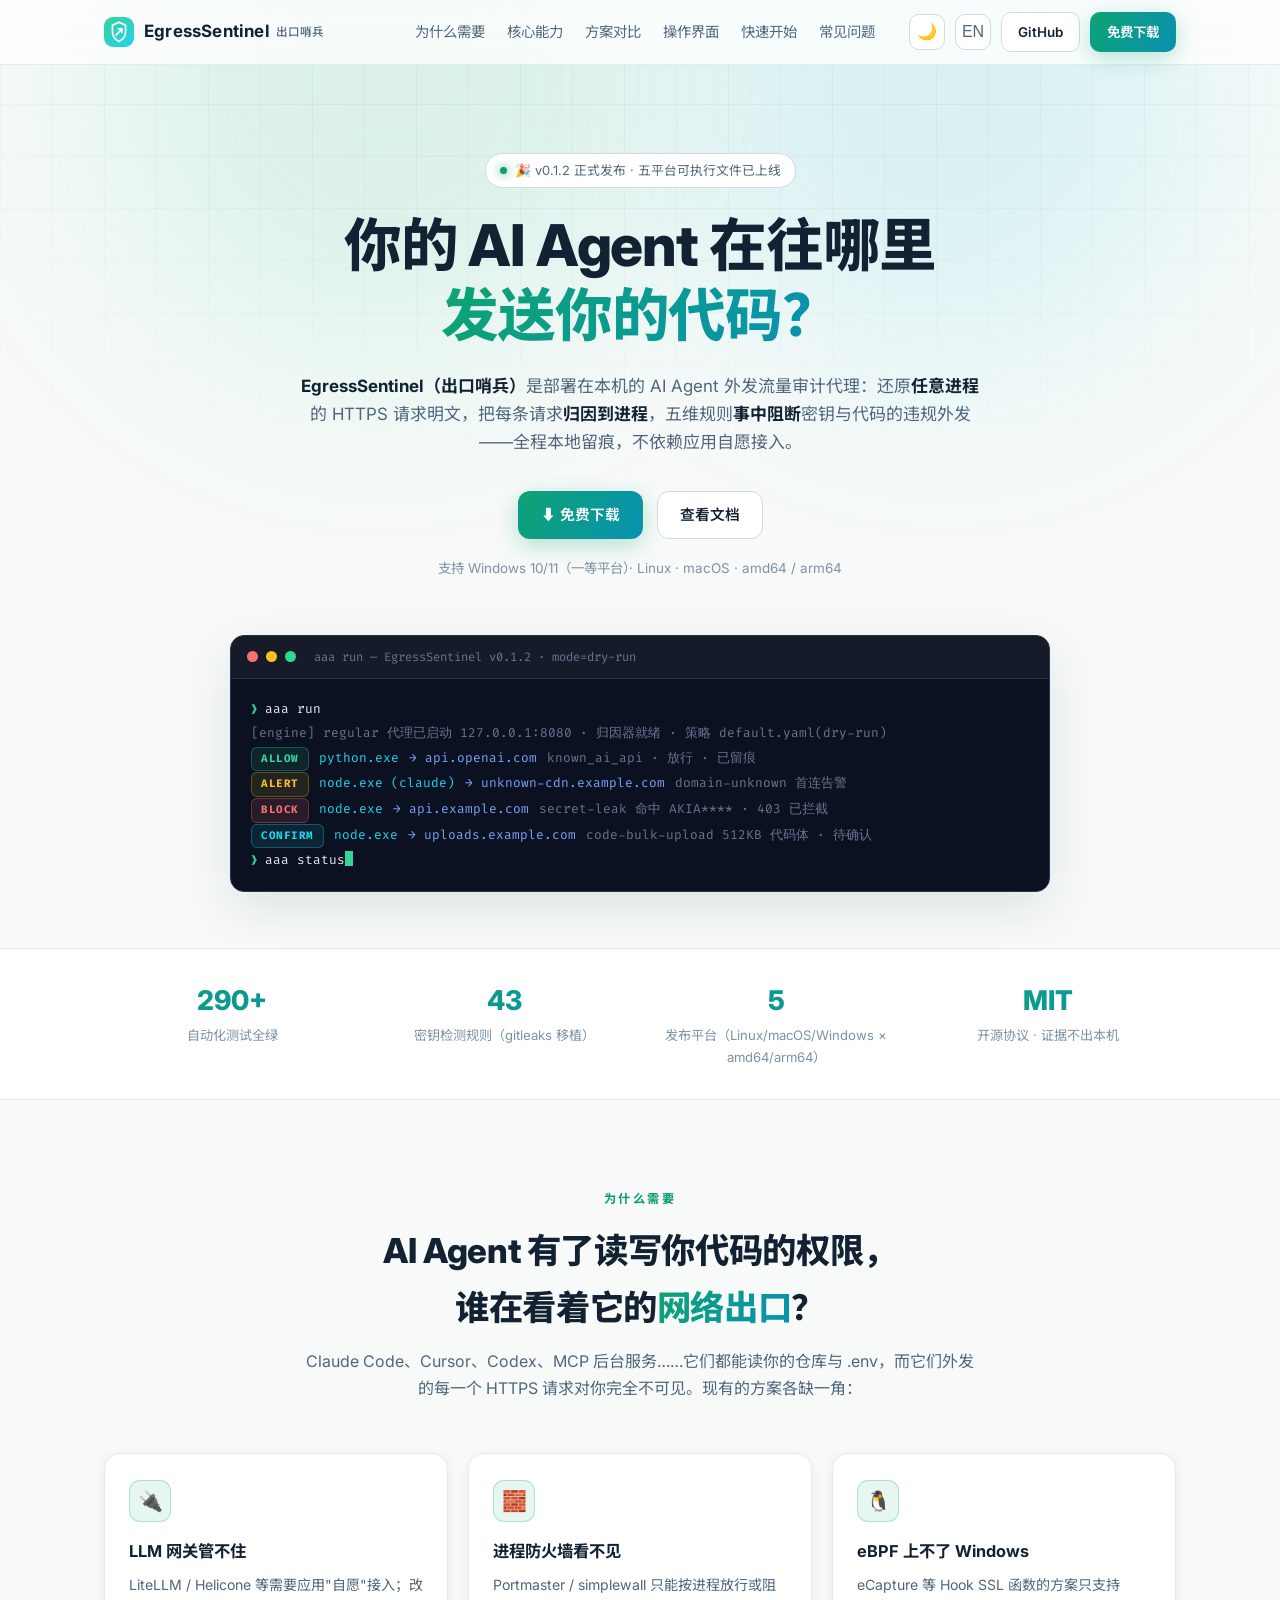
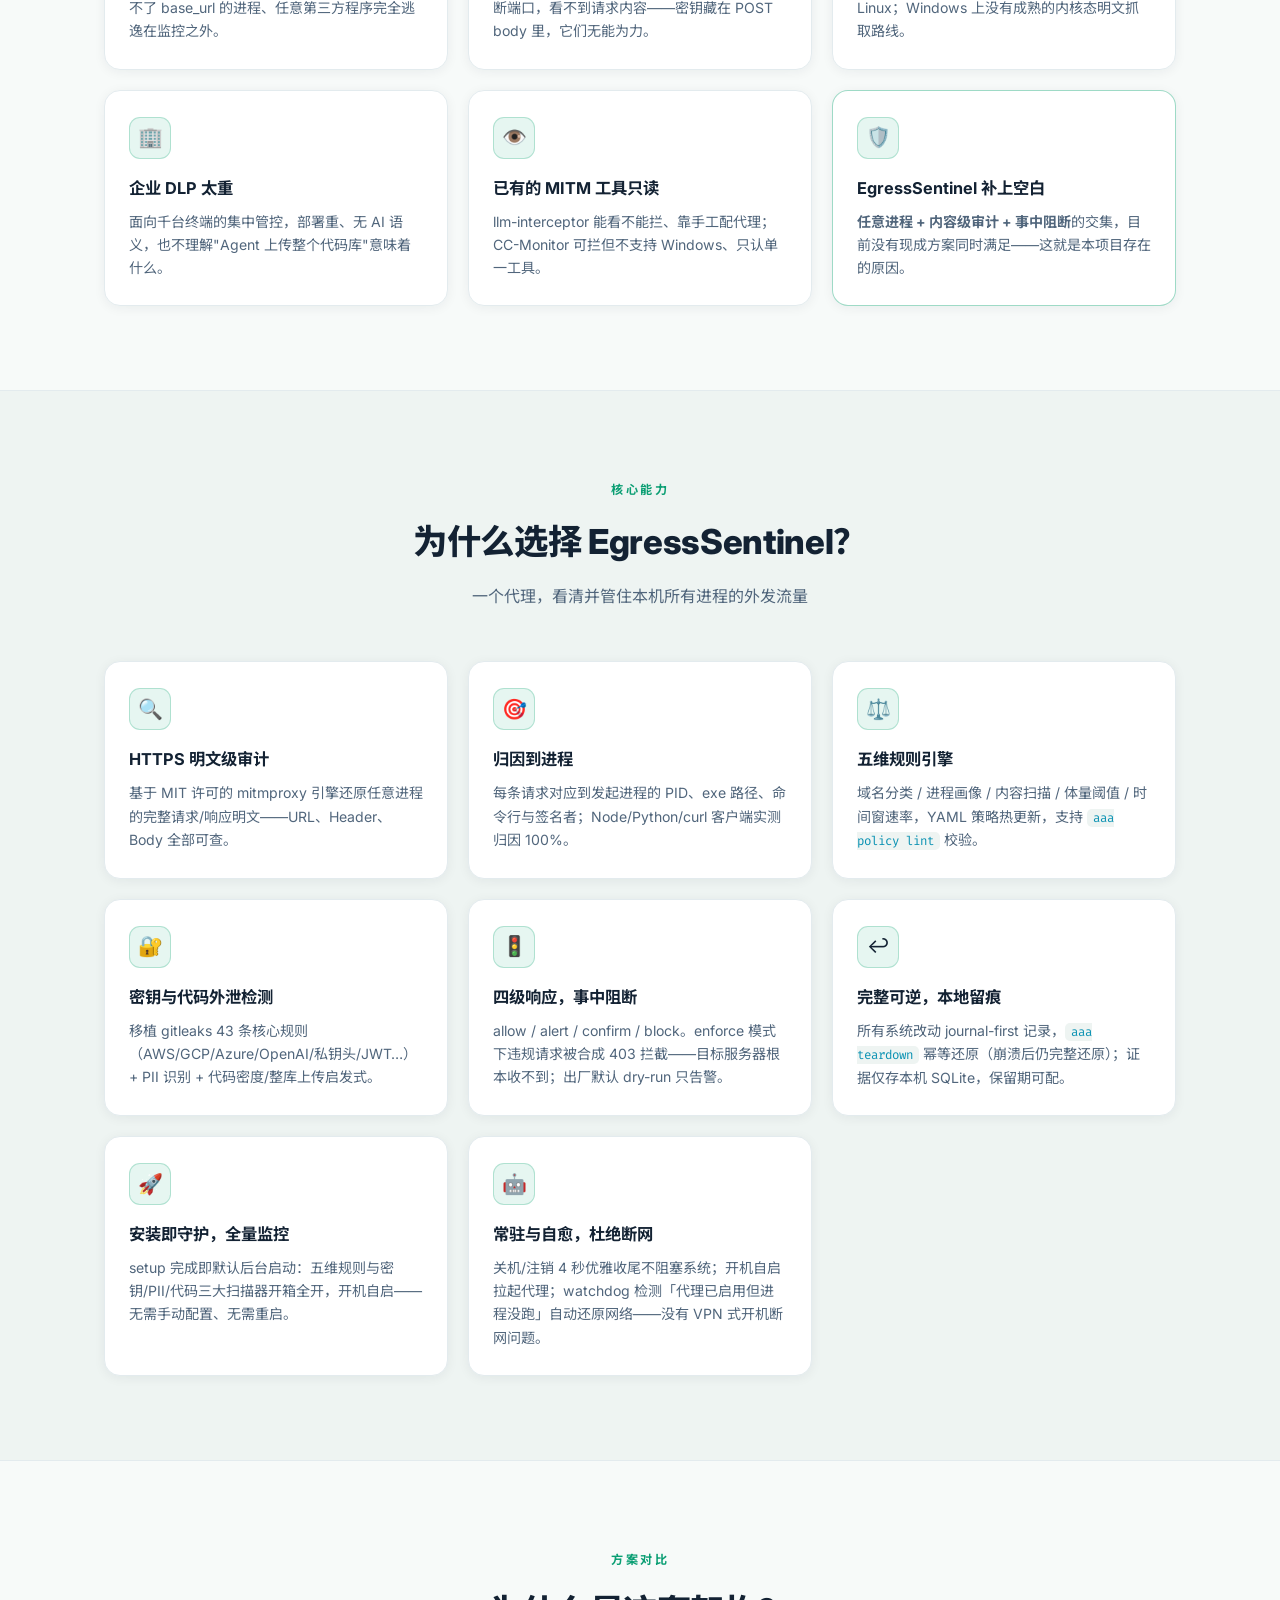
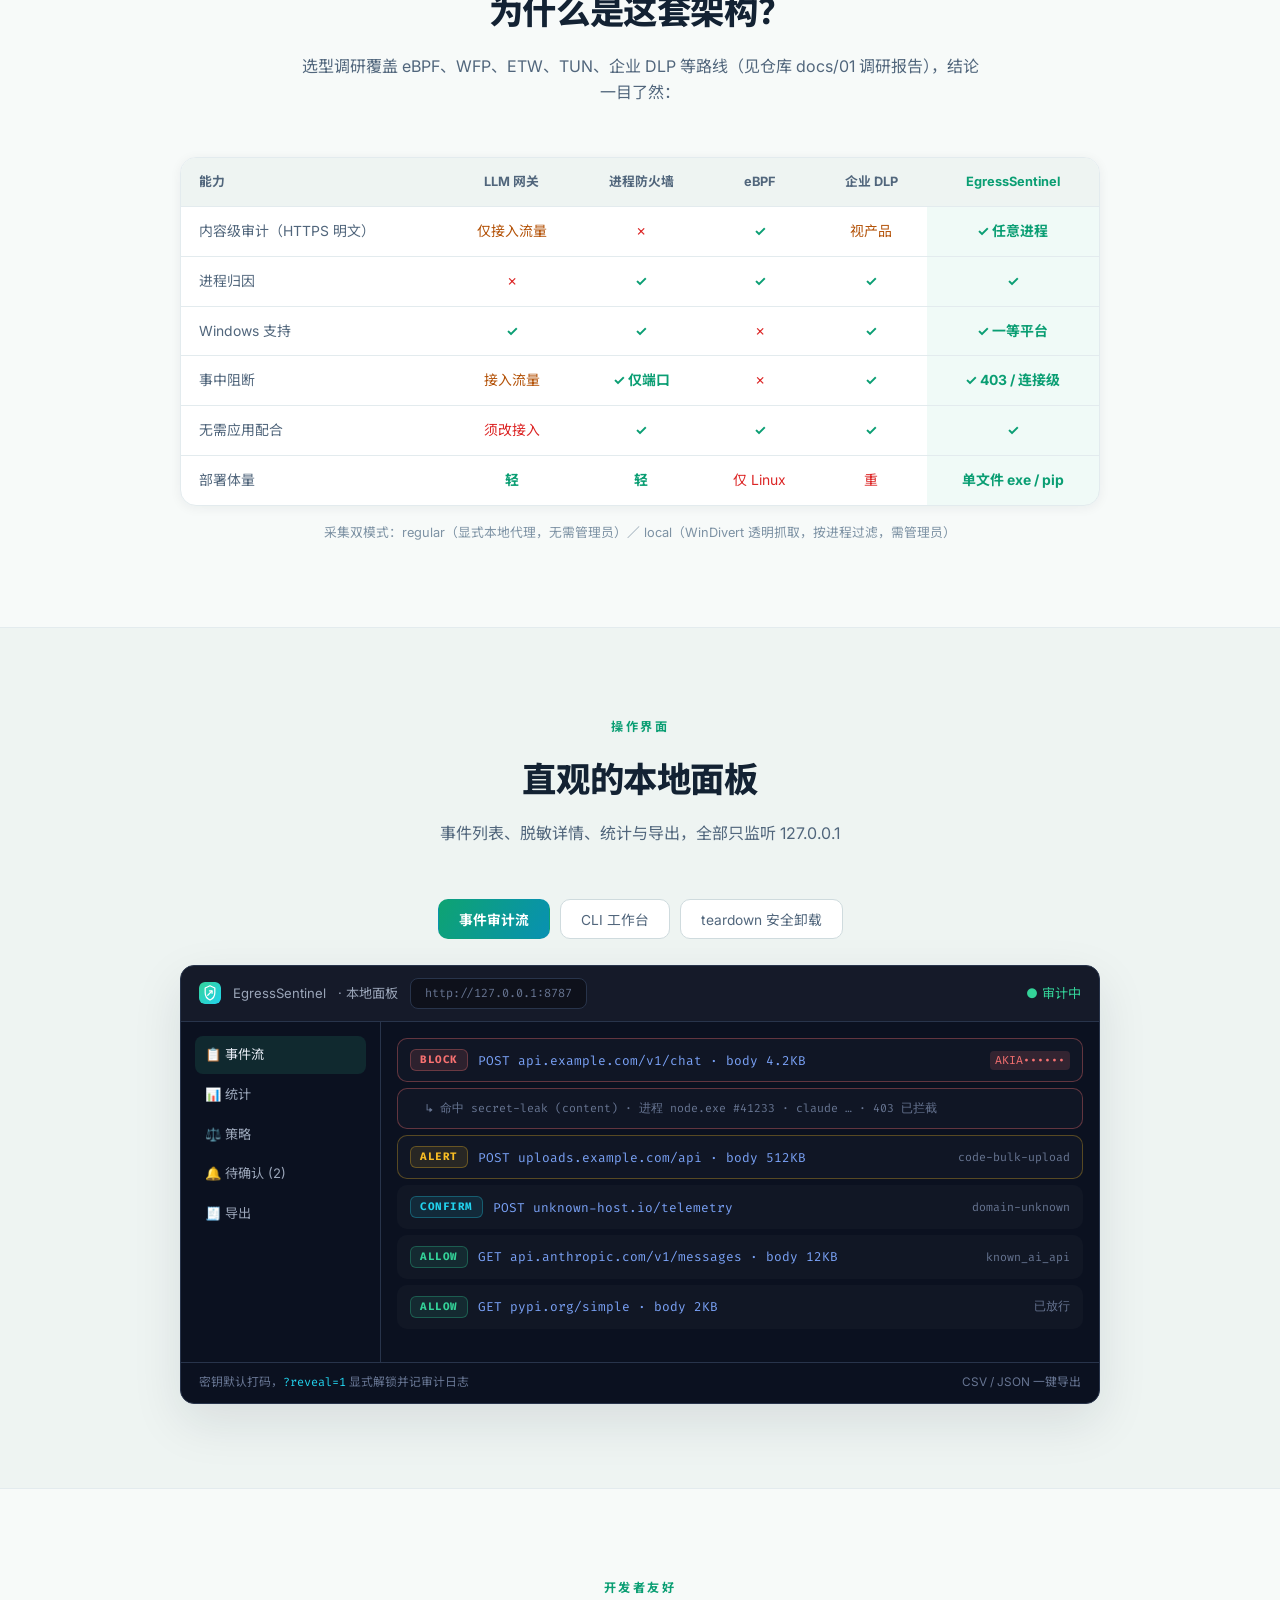
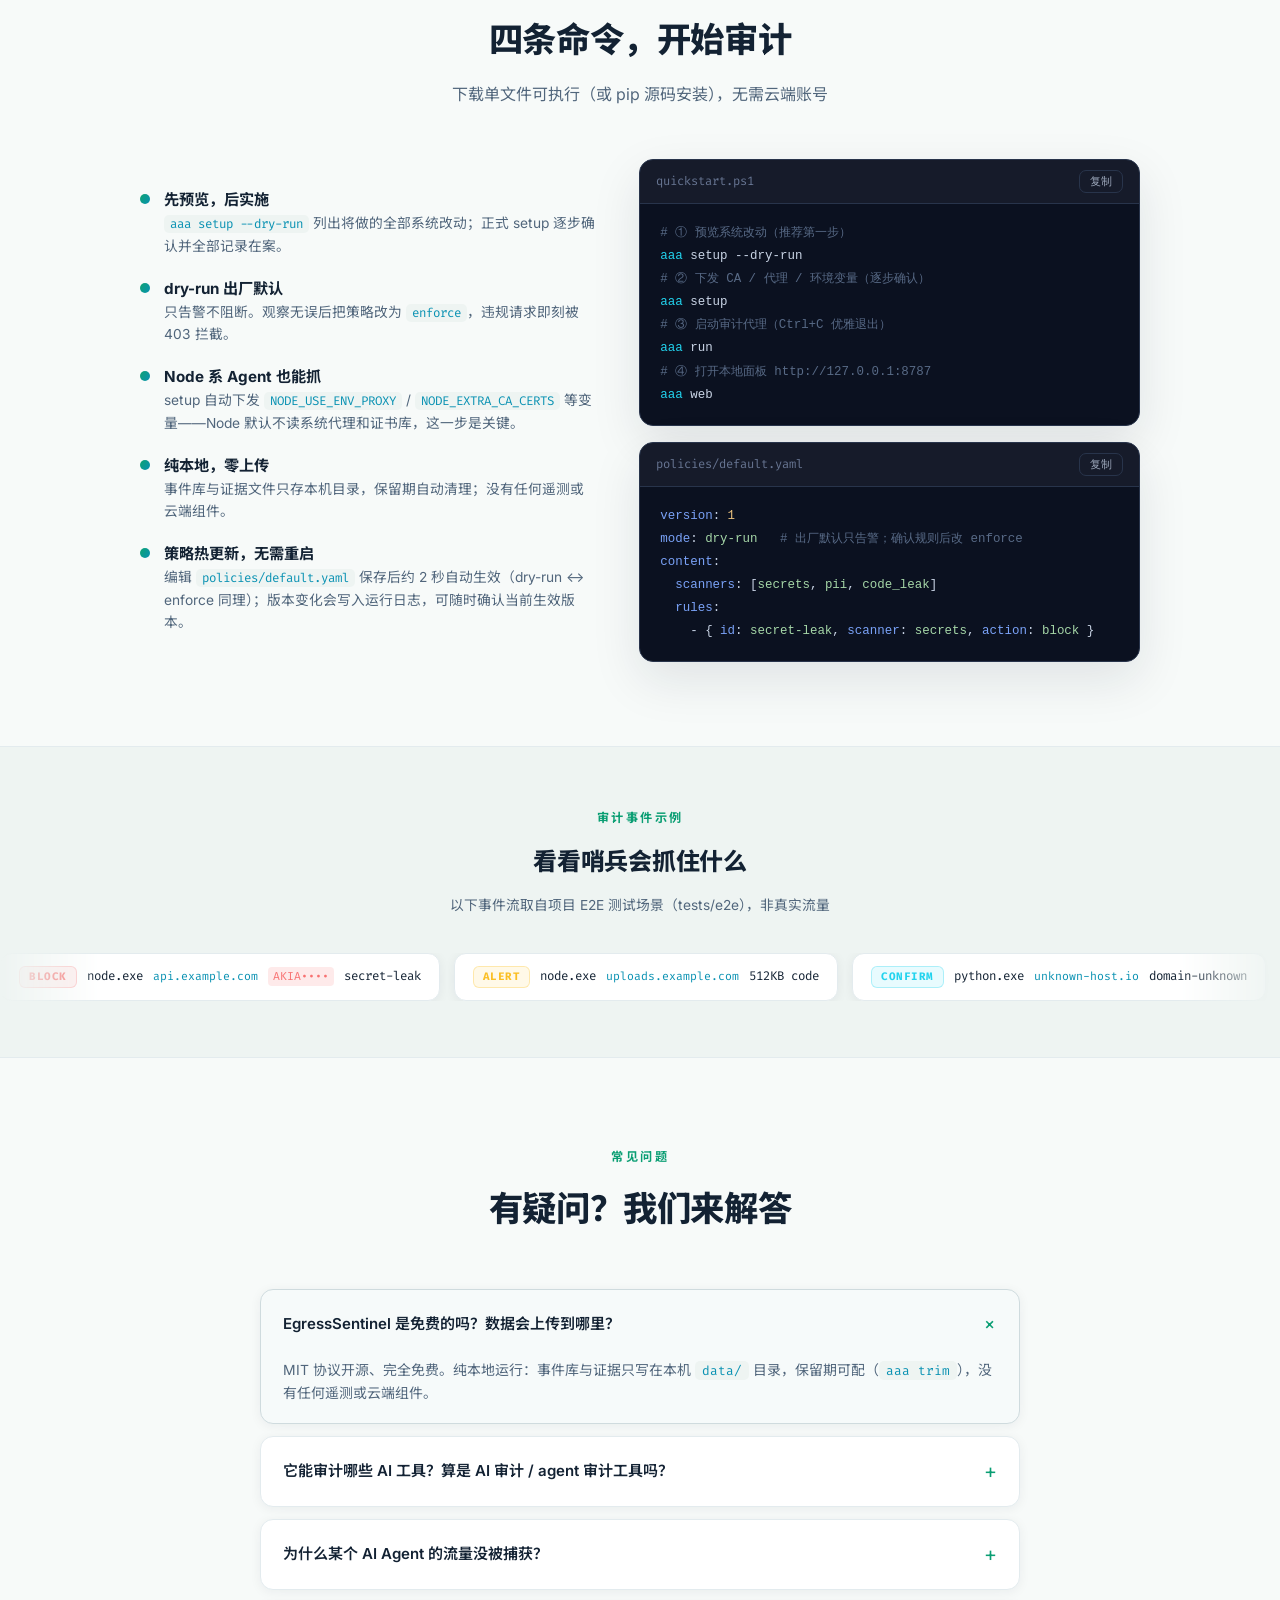
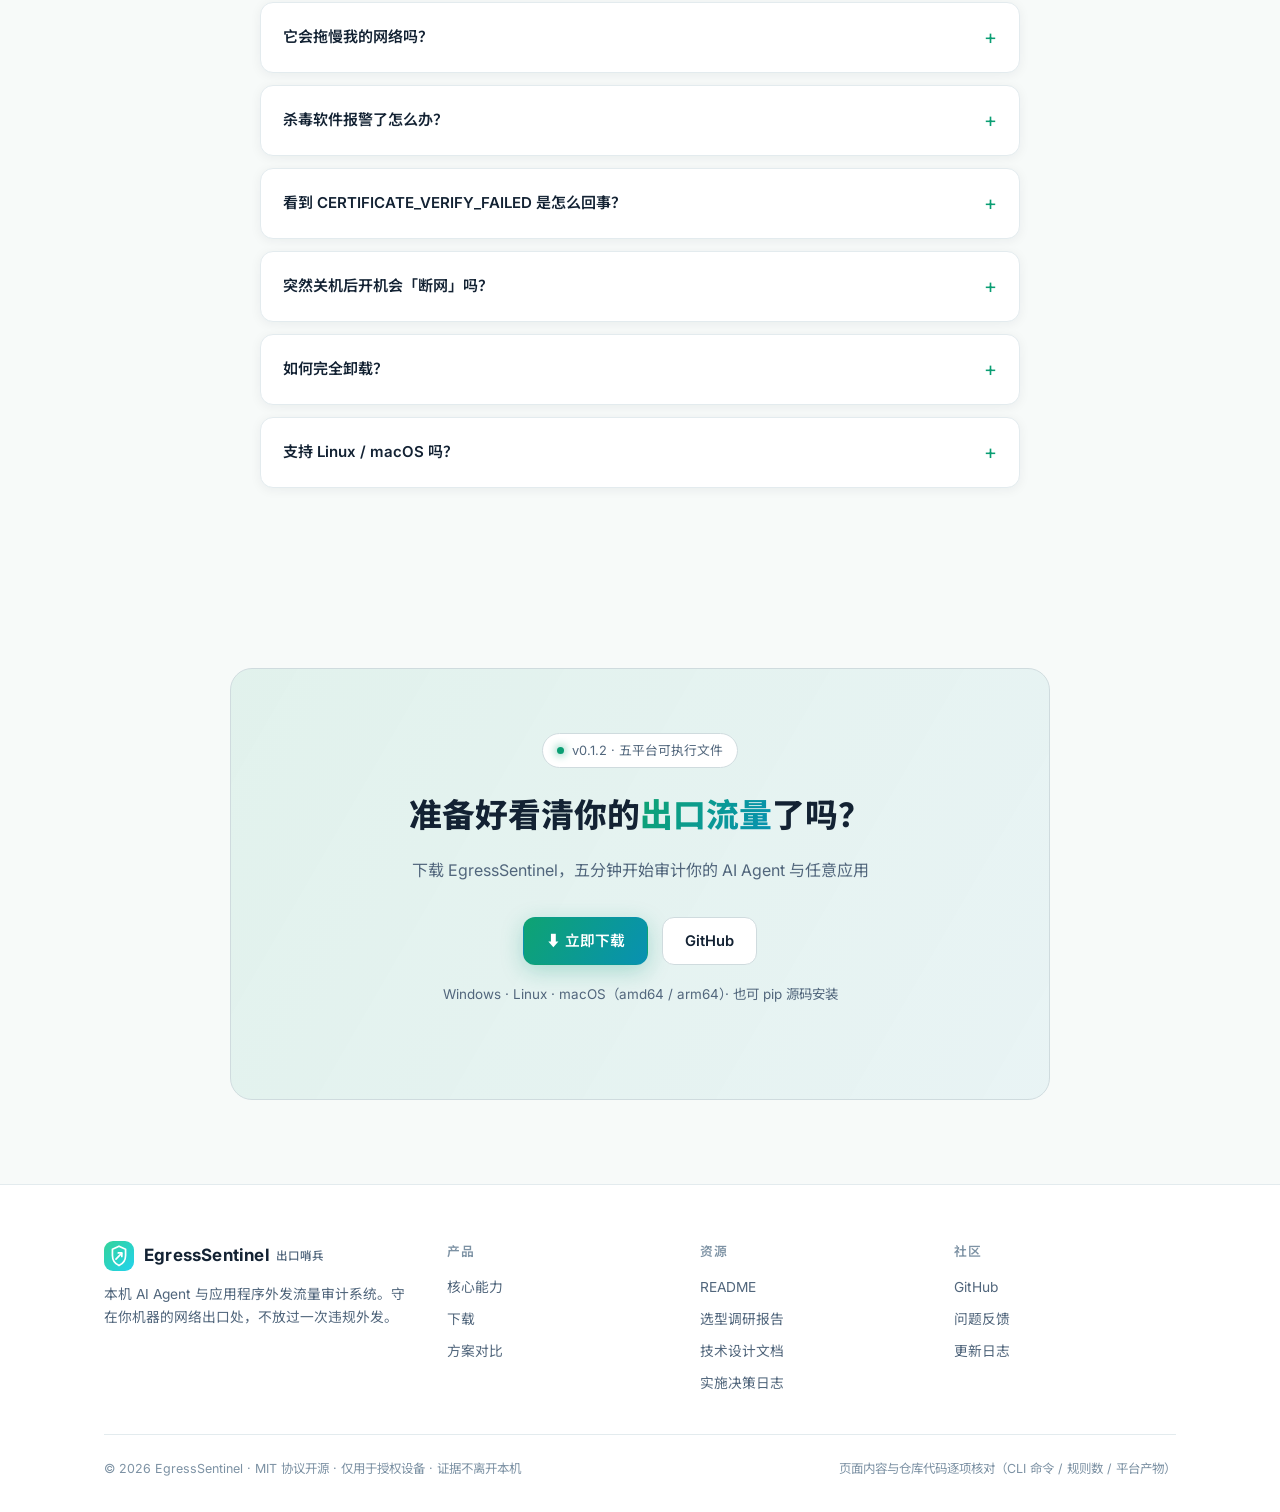
==== website/index.html @ b085f642 "site: bump stats to 290+ tests" ====
<!DOCTYPE html>
<html lang="zh-CN" data-theme="light">
<head>
<meta charset="UTF-8">
<meta name="viewport" content="width=device-width, initial-scale=1.0">
<meta name="theme-color" content="#f7faf9" id="metaThemeColor">
<meta name="robots" content="index,follow">
<meta name="author" content="1wu-davy-2">

<!-- ===== SEO 词条：让搜索引擎/浏览器能搜到 ===== -->
<title>EgressSentinel 出口哨兵 · AI Agent 出口流量审计与阻断工具 | AI Agent Egress Traffic Audit</title>
<meta name="description" content="EgressSentinel（出口哨兵）是开源（MIT）的 AI 审计 / agent 审计工具：部署在本机的出口流量审计代理，还原任意进程 HTTPS 明文、归因到进程、五维规则事中阻断密钥与代码违规外发，防数据泄露。支持 Windows / Linux / macOS。An open-source AI agent audit proxy that inspects and blocks what AI agents send out.">
<meta name="keywords" content="EgressSentinel,出口哨兵,AI审计,agent审计,AI 审计工具,AI Agent 审计,AI Agent 监控,AI Agent 流量审计,AI 编程工具监控,出口流量审计,外发流量监控,网络审计,流量监控,HTTPS 审计,抓包审计,代码外泄检测,代码泄露防护,代码防泄密,数据防泄密,数据防泄露,密钥泄露检测,密钥外发阻断,API key 泄露检测,.env 泄露,敏感信息检测,MITM 审计代理,mitmproxy,Claude Code 监控,Claude Code 安全,Cursor 流量审计,Codex 审计,Copilot 监控,Cline 审计,MCP 审计,MCP 安全,Windows 网络审计,开源 DLP,AI 安全,AI 治理,ai audit,agent audit,ai agent audit,ai agent monitor,egress traffic audit,code exfiltration detection,code leak prevention,secret leak detection,data loss prevention,LLM security,MITM audit proxy,open source DLP">
<link rel="canonical" href="https://1wu-davy-2.github.io/EgressSentinel/">

<!-- Open Graph / Twitter -->
<meta property="og:type" content="website">
<meta property="og:site_name" content="EgressSentinel 出口哨兵">
<meta property="og:title" content="EgressSentinel 出口哨兵 · 你的 AI Agent 在往哪里发送你的代码？">
<meta property="og:description" content="AI 审计 / agent 审计工具：本机部署的出口流量审计代理，HTTPS 明文级审计 · 进程归因 · 五维规则 · 事中阻断密钥与代码违规外发。开源 MIT。">
<meta property="og:url" content="https://1wu-davy-2.github.io/EgressSentinel/">
<meta property="og:image" content="https://1wu-davy-2.github.io/EgressSentinel/icon-512.png">
<meta property="og:locale" content="zh_CN">
<meta property="og:locale:alternate" content="en_US">
<meta name="twitter:card" content="summary">
<meta name="twitter:title" content="EgressSentinel 出口哨兵 · AI Agent 出口流量审计">
<meta name="twitter:description" content="看清并阻断 AI Agent 的违规外发：明文审计、进程归因、密钥/代码外泄检测。">
<meta name="twitter:image" content="https://1wu-davy-2.github.io/EgressSentinel/icon-512.png">

<!-- 结构化数据：软件应用词条 -->
<script type="application/ld+json">
{
  "@context": "https://schema.org",
  "@type": "SoftwareApplication",
  "name": "EgressSentinel",
  "alternateName": ["出口哨兵", "EgressSentinel 出口哨兵", "AI审计工具", "Agent审计工具", "AI Agent 出口流量审计工具"],
  "description": "AI 审计 / agent 审计工具：MITM 还原任意进程 HTTPS 明文、归因到进程、五维规则事中阻断密钥与代码违规外发。开源 MIT。",
  "keywords": "AI审计, agent审计, AI Agent 审计, AI Agent 流量监控, 代码外泄检测, 代码防泄密, 密钥泄露检测, 数据防泄密, MITM 审计, 开源 DLP, MCP 审计, ai agent audit, egress audit, code exfiltration",
  "applicationCategory": "SecurityApplication",
  "operatingSystem": "Windows, Linux, macOS",
  "programmingLanguage": "Python",
  "license": "https://opensource.org/licenses/MIT",
  "offers": {"@type": "Offer", "price": "0", "priceCurrency": "USD"},
  "inLanguage": ["zh-CN", "en"],
  "author": {"@type": "Person", "name": "1wu-davy-2"},
  "url": "https://1wu-davy-2.github.io/EgressSentinel/",
  "downloadUrl": "https://github.com/1wu-davy-2/EgressSentinel/releases"
}
</script>

<!-- 结构化数据：FAQ 富卡片（与页面可见 FAQ 一致） -->
<script type="application/ld+json">
{
  "@context": "https://schema.org",
  "@type": "FAQPage",
  "mainEntity": [
    {"@type": "Question", "name": "EgressSentinel 是免费的吗？数据会上传到哪里？", "acceptedAnswer": {"@type": "Answer", "text": "MIT 协议开源、完全免费。纯本地运行：事件库与证据只写在本机 data/ 目录，保留期可配，没有任何遥测或云端组件。"}},
    {"@type": "Question", "name": "它能审计哪些 AI 工具？算是 AI 审计 / agent 审计工具吗？", "acceptedAnswer": {"@type": "Answer", "text": "是的，EgressSentinel 是面向本机的 AI 审计 / agent 审计工具：Claude Code、Cursor、Codex、GitHub Copilot、Cline、Windsurf 等编程 Agent、MCP 服务乃至任意联网程序都可审计，不挑工具、无需接入 SDK。"}},
    {"@type": "Question", "name": "为什么某个 AI Agent 的流量没被捕获？", "acceptedAnswer": {"@type": "Answer", "text": "Node.js 系工具默认不读系统代理和 Windows 证书库。执行 aaa setup env（注入 NODE_USE_ENV_PROXY / NODE_EXTRA_CA_CERTS 等）并重启该 Agent 进程即可；Python 系对应 REQUESTS_CA_BUNDLE。"}},
    {"@type": "Question", "name": "它会拖慢我的网络吗？", "acceptedAnswer": {"@type": "Answer", "text": "regular 模式是本地回环代理，无云端往返；内容扫描默认只处理每个请求的前 256KB；非审计目标域名跳过 body 扫描。"}},
    {"@type": "Question", "name": "杀毒软件报警了怎么办？", "acceptedAnswer": {"@type": "Answer", "text": "本地代理 + 安装根证书对应 MITRE ATT&CK T1553.004，属预期行为。regular 模式不加载任何驱动；本工具不隐藏自身行为，并提供完整卸载。"}},
    {"@type": "Question", "name": "突然关机后开机会断网吗？", "acceptedAnswer": {"@type": "Answer", "text": "不会。关机/注销时代理 4 秒内优雅收尾；开机计划任务自动拉起代理；若自启失败，登录 30 秒后 watchdog 自动还原代理设置与相关环境变量，网络立刻恢复。"}},
    {"@type": "Question", "name": "如何完全卸载？", "acceptedAnswer": {"@type": "Answer", "text": "一条命令 aaa teardown：按改动日志逆序幂等还原——删除 CA（按序列号精确匹配）、还原系统代理设置、清理全部环境变量；崩溃后重启执行仍完整还原。"}},
    {"@type": "Question", "name": "支持 Linux / macOS 吗？", "acceptedAnswer": {"@type": "Answer", "text": "v0.1.0 已发布五平台单文件可执行（Linux amd64/arm64、macOS amd64/arm64、Windows amd64）。Windows 是一等平台；Linux/macOS 的进程归因依赖特权会话。"}}
  ]
}
</script>

<!-- ===== 图标 ===== -->
<link rel="icon" type="image/svg+xml" href="icon.svg">
<link rel="icon" type="image/png" sizes="192x192" href="icon-192.png">
<link rel="apple-touch-icon" sizes="180x180" href="icon-180.png">
<link rel="manifest" href="manifest.webmanifest">

<link rel="preconnect" href="https://fonts.googleapis.com">
<link rel="preconnect" href="https://fonts.gstatic.com" crossorigin>
<link href="https://fonts.googleapis.com/css2?family=Inter:wght@300;400;500;600;700;800&family=Fira+Code:wght@400;500&family=Noto+Sans+SC:wght@400;500;700&display=swap" rel="stylesheet">
<style>
/* ============ 主题令牌：默认浅色，[data-theme=dark] 覆盖为深色 ============ */
:root{
  --bg:#f7faf9; --bg2:#ffffff; --bg3:#eef4f2;
  --card:#ffffff; --card2:#f6fafa;
  --border:#e3ebee; --border2:#cfdbde;
  --text:#132233; --muted:#51667c; --dim:#7d92a4;
  --em:#0a9e73; --cy:#0891b2; --am:#b45309; --rd:#dc2626;
  --grad:linear-gradient(120deg,#0ea372,#0891b2);
  --grad-soft:linear-gradient(120deg,rgba(14,163,114,.09),rgba(8,145,178,.06));
  --shadow:0 2px 12px rgba(19,34,51,.06);
  --shadow-lg:0 18px 50px rgba(19,34,51,.10);
  --nav-bg:rgba(255,255,255,.78);
  --grid-line:rgba(19,34,51,.045);
  --blob-op:.12;
  /* 终端/代码/面板：两种主题下都保持深色表面（惯例，且对比强） */
  --tbg:#0b1120; --tborder:#28344b; --ttext:#c9d4e5; --tdim:#677592;
  --r:16px; --maxw:1120px;
  font-size:16px;
}
html[data-theme="dark"]{
  --bg:#0a0f1c; --bg2:#101828; --bg3:#0d1526;
  --card:rgba(255,255,255,.032); --card2:rgba(255,255,255,.055);
  --border:rgba(255,255,255,.09); --border2:rgba(255,255,255,.16);
  --text:#e8edf6; --muted:#9aa5b8; --dim:#6b7689;
  --em:#34d399; --cy:#22d3ee; --am:#fbbf24; --rd:#f87171;
  --grad:linear-gradient(120deg,#34d399,#22d3ee);
  --grad-soft:linear-gradient(120deg,rgba(52,211,153,.09),rgba(34,211,238,.05));
  --shadow:0 2px 14px rgba(0,0,0,.35);
  --shadow-lg:0 24px 60px rgba(0,0,0,.5);
  --nav-bg:rgba(10,15,28,.72);
  --grid-line:rgba(255,255,255,.03);
  --blob-op:.16;
}
*{margin:0;padding:0;box-sizing:border-box}
html{scroll-behavior:smooth}
body{
  font-family:"Inter","Noto Sans SC",-apple-system,BlinkMacSystemFont,"Segoe UI",sans-serif;
  background:var(--bg); color:var(--text); line-height:1.65;
  -webkit-font-smoothing:antialiased; overflow-x:hidden;
  transition:background .25s,color .25s;
}
code,kbd,.mono{font-family:"Fira Code",ui-monospace,Consolas,monospace}
a{color:inherit;text-decoration:none}
.wrap{max-width:var(--maxw);margin:0 auto;padding:0 24px}
.grad-text{background:var(--grad);-webkit-background-clip:text;background-clip:text;color:transparent}

/* ===== 背景光斑 & 网格 ===== */
.bg-fx{position:fixed;inset:0;z-index:-1;pointer-events:none;overflow:hidden}
.bg-fx::before{content:"";position:absolute;inset:0;
  background-image:linear-gradient(var(--grid-line) 1px,transparent 1px),
    linear-gradient(90deg,var(--grid-line) 1px,transparent 1px);
  background-size:52px 52px;
  mask-image:radial-gradient(ellipse 90% 55% at 50% 0%,#000 35%,transparent 100%);
  -webkit-mask-image:radial-gradient(ellipse 90% 55% at 50% 0%,#000 35%,transparent 100%);}
.blob{position:absolute;border-radius:50%;filter:blur(110px);opacity:var(--blob-op)}
.blob.b1{width:560px;height:560px;background:#10b981;top:-200px;left:8%}
.blob.b2{width:520px;height:520px;background:#06b6d4;top:-160px;right:6%}

/* ===== 导航 ===== */
nav{position:sticky;top:0;z-index:50;backdrop-filter:blur(14px);
  background:var(--nav-bg);border-bottom:1px solid var(--border)}
.nav-inner{max-width:var(--maxw);margin:0 auto;padding:0 24px;height:64px;
  display:flex;align-items:center;gap:28px}
.brand{display:flex;align-items:center;gap:10px;font-weight:700;font-size:1.06rem;letter-spacing:.2px}
.logo{width:30px;height:30px;border-radius:9px;flex:none}
.brand small{font-weight:500;color:var(--muted);font-size:.72rem;margin-left:-4px}
.nav-links{display:flex;gap:22px;margin-left:auto;font-size:.9rem;color:var(--muted)}
.nav-links a{transition:color .18s}
.nav-links a:hover{color:var(--text)}
.nav-cta{margin-left:6px;display:flex;gap:10px;align-items:center}
@media(max-width:980px){.nav-links{display:none}}
@media(max-width:640px){.brand small{display:none}}

/* ===== 按钮 & 徽章 ===== */
.btn{display:inline-flex;align-items:center;gap:8px;padding:11px 22px;border-radius:12px;
  font-size:.92rem;font-weight:600;border:1px solid transparent;cursor:pointer;transition:.18s;white-space:nowrap}
.btn.primary{background:var(--grad);color:#fff;box-shadow:0 6px 22px rgba(10,150,120,.28)}
.btn.primary:hover{transform:translateY(-2px);box-shadow:0 10px 30px rgba(10,150,120,.4)}
html[data-theme="dark"] .btn.primary{color:#04121f}
.btn.ghost{border-color:var(--border2);color:var(--text);background:var(--card)}
.btn.ghost:hover{background:var(--card2);transform:translateY(-2px)}
.btn.sm{padding:8px 16px;font-size:.84rem;border-radius:10px}
.iconbtn{width:36px;height:36px;border-radius:10px;border:1px solid var(--border2);background:var(--card);
  color:var(--muted);display:grid;place-items:center;cursor:pointer;font-size:1rem;transition:.18s}
.iconbtn:hover{color:var(--text);background:var(--card2)}
.pill{display:inline-flex;align-items:center;gap:8px;padding:6px 14px;border-radius:999px;
  border:1px solid var(--border2);background:var(--card);
  font-size:.8rem;color:var(--muted)}
.pill .dot{width:7px;height:7px;border-radius:50%;background:var(--em);
  box-shadow:0 0 10px var(--em);animation:pulse 2s infinite}
@keyframes pulse{50%{opacity:.35}}

/* ===== Hero ===== */
.hero{padding:88px 0 56px;text-align:center;position:relative}
.hero-badge{margin-bottom:22px}
.hero h1{font-size:clamp(2.1rem,5.2vw,3.6rem);font-weight:800;line-height:1.22;letter-spacing:-.02em}
.hero .sub{margin:22px auto 0;max-width:680px;color:var(--muted);font-size:1.06rem}
.hero .sub b{color:var(--text)}
.hero-cta{margin-top:34px;display:flex;gap:14px;justify-content:center;flex-wrap:wrap}
.hero-platform{margin-top:18px;color:var(--dim);font-size:.84rem}

/* ===== 终端 mockup（恒定深色表面） ===== */
.term{max-width:820px;margin:56px auto 0;border-radius:14px;overflow:hidden;
  border:1px solid var(--tborder);background:var(--tbg);
  box-shadow:var(--shadow-lg);text-align:left}
.term-bar{display:flex;align-items:center;gap:8px;padding:11px 16px;background:rgba(255,255,255,.045);
  border-bottom:1px solid var(--tborder)}
.term-bar i{width:11px;height:11px;border-radius:50%;display:block}
.term-bar .t{margin-left:10px;color:var(--tdim);font-size:.76rem}
.term-body{padding:18px 20px;font-size:.8rem;line-height:1.9;overflow-x:auto;color:var(--ttext)}
.term-body .cmd{color:#e8edf6}
.term-body .cmd::before{content:"❯ ";color:#34d399}
.term-body .sys{color:var(--tdim)}
.ev{display:flex;gap:10px;align-items:baseline;white-space:nowrap}
.tag{font-size:.68rem;font-weight:700;padding:1px 9px;border-radius:6px;letter-spacing:.5px}
.tag.block{color:#f87171;background:rgba(248,113,113,.12);border:1px solid rgba(248,113,113,.3)}
.tag.alert{color:#fbbf24;background:rgba(251,191,36,.1);border:1px solid rgba(251,191,36,.3)}
.tag.allow{color:#34d399;background:rgba(52,211,153,.1);border:1px solid rgba(52,211,153,.3)}
.tag.confirm{color:#22d3ee;background:rgba(34,211,238,.1);border:1px solid rgba(34,211,238,.3)}
.ev .who{color:#22d3ee} .ev .to{color:#7aa2f7} .ev .why{color:var(--tdim)}
.cursor{display:inline-block;width:8px;height:15px;background:#34d399;vertical-align:-2px;animation:blink 1.1s steps(1) infinite}
@keyframes blink{50%{opacity:0}}

/* ===== 统计带 ===== */
.stats{border-block:1px solid var(--border);background:var(--card)}
.stats-inner{max-width:var(--maxw);margin:0 auto;padding:30px 24px;display:grid;
  grid-template-columns:repeat(4,1fr);gap:16px;text-align:center}
.stat .n{font-size:1.7rem;font-weight:800}
.stat .l{color:var(--dim);font-size:.82rem;margin-top:2px}
@media(max-width:760px){.stats-inner{grid-template-columns:repeat(2,1fr)}}

/* ===== 通用 section ===== */
section{padding:84px 0}
.sec-head{text-align:center;max-width:680px;margin:0 auto 52px}
.eyebrow{display:inline-block;font-size:.76rem;font-weight:700;letter-spacing:2.5px;
  color:var(--em);text-transform:uppercase;margin-bottom:14px}
.sec-head h2{font-size:clamp(1.55rem,3.4vw,2.15rem);font-weight:800;letter-spacing:-.01em}
.sec-head p{color:var(--muted);margin-top:12px}

/* ===== 特性卡片 ===== */
.grid3{display:grid;grid-template-columns:repeat(3,1fr);gap:20px}
@media(max-width:960px){.grid3{grid-template-columns:repeat(2,1fr)}}
@media(max-width:640px){.grid3{grid-template-columns:1fr}}
.card{background:var(--card);border:1px solid var(--border);border-radius:var(--r);
  padding:26px 24px;transition:.2s;position:relative;overflow:hidden;box-shadow:var(--shadow)}
.card:hover{transform:translateY(-4px);border-color:var(--border2);background:var(--card2)}
.card .ic{width:42px;height:42px;border-radius:11px;display:grid;place-items:center;
  font-size:1.25rem;background:rgba(14,163,114,.1);border:1px solid rgba(14,163,114,.25);margin-bottom:16px}
html[data-theme="dark"] .card .ic{background:rgba(52,211,153,.1);border-color:rgba(52,211,153,.22)}
.card h3{font-size:1.02rem;font-weight:700;margin-bottom:8px}
.card p{color:var(--muted);font-size:.88rem}
.card p code{background:var(--bg3);padding:1px 6px;border-radius:5px;font-size:.78rem;color:var(--cy)}
html[data-theme="dark"] .card p code{background:rgba(255,255,255,.07)}

/* ===== 对比表 ===== */
.cmp{max-width:920px;margin:0 auto;border:1px solid var(--border);border-radius:var(--r);
  overflow:hidden;background:var(--card);box-shadow:var(--shadow)}
.cmp table{width:100%;border-collapse:collapse;font-size:.87rem}
.cmp th,.cmp td{padding:13px 18px;text-align:center;border-bottom:1px solid var(--border)}
.cmp th{background:var(--bg3);font-weight:700;font-size:.8rem;color:var(--muted)}
.cmp td:first-child,.cmp th:first-child{text-align:left;color:var(--muted)}
.cmp tr:last-child td{border-bottom:none}
.cmp .yes{color:var(--em);font-weight:700}.cmp .no{color:var(--rd)}.cmp .part{color:var(--am)}
.cmp td.hi{background:rgba(14,163,114,.06)}
html[data-theme="dark"] .cmp td.hi{background:rgba(52,211,153,.05)}
@media(max-width:720px){.cmp{overflow-x:auto}.cmp table{min-width:640px}}

/* ===== 界面 tabs ===== */
.tabs{display:flex;gap:10px;justify-content:center;margin-bottom:26px;flex-wrap:wrap}
.tab{padding:9px 20px;border-radius:10px;border:1px solid var(--border2);color:var(--muted);
  font-size:.86rem;cursor:pointer;background:var(--card);transition:.18s;font-family:inherit}
.tab.on{background:var(--grad);color:#fff;font-weight:700;border-color:transparent}
html[data-theme="dark"] .tab.on{color:#04121f}
.panel{display:none}
.panel.on{display:block;animation:fade .3s}
@keyframes fade{from{opacity:0;transform:translateY(8px)}to{opacity:1}}

/* 面板 mockup（恒定深色表面） */
.dash{max-width:920px;margin:0 auto;border-radius:14px;border:1px solid var(--tborder);
  background:var(--tbg);overflow:hidden;box-shadow:var(--shadow-lg);text-align:left}
.dash-top{display:flex;align-items:center;gap:12px;padding:12px 18px;border-bottom:1px solid var(--tborder);
  background:rgba(255,255,255,.04);font-size:.82rem;color:#9aa5b8}
.dash-top .url{background:rgba(0,0,0,.35);border:1px solid var(--tborder);border-radius:8px;
  padding:5px 14px;font-size:.74rem;color:var(--tdim)}
.dash-body{display:grid;grid-template-columns:200px 1fr;min-height:340px}
@media(max-width:720px){.dash-body{grid-template-columns:1fr}.dash-side{display:none}}
.dash-side{border-right:1px solid var(--tborder);padding:14px;font-size:.82rem;color:#9aa5b8}
.dash-side div{padding:8px 10px;border-radius:8px;margin-bottom:2px}
.dash-side .on{background:rgba(52,211,153,.12);color:#e8edf6}
.dash-main{padding:16px}
.row{display:flex;align-items:center;gap:10px;padding:10px 12px;border-radius:10px;
  border:1px solid transparent;font-size:.8rem;margin-bottom:6px;background:rgba(255,255,255,.025)}
.row.block{border-color:rgba(248,113,113,.35)}
.row.alert{border-color:rgba(251,191,36,.3)}
.row .path{color:#7aa2f7;flex:1;overflow:hidden;text-overflow:ellipsis;white-space:nowrap}
.row .proc{color:var(--tdim);font-size:.72rem}
.masked{background:rgba(248,113,113,.15);border-radius:4px;padding:0 5px;color:#f87171;
  font-family:"Fira Code",monospace;font-size:.72rem}
.dash-note{padding:10px 18px;border-top:1px solid var(--tborder);color:var(--tdim);font-size:.74rem;
  display:flex;justify-content:space-between;flex-wrap:wrap;gap:6px}

/* ===== 快速开始 / 代码 ===== */
.split{display:grid;grid-template-columns:1fr 1.1fr;gap:44px;align-items:center;max-width:1000px;margin:0 auto}
@media(max-width:880px){.split{grid-template-columns:1fr}}
.codecard{border-radius:14px;border:1px solid var(--tborder);background:var(--tbg);overflow:hidden;
  box-shadow:var(--shadow-lg)}
.codecard .path{display:flex;justify-content:space-between;align-items:center;
  padding:10px 16px;border-bottom:1px solid var(--tborder);background:rgba(255,255,255,.045);
  color:var(--tdim);font-size:.76rem;font-family:"Fira Code",monospace}
.copy{cursor:pointer;border:1px solid var(--tborder);background:transparent;color:#9aa5b8;
  border-radius:7px;padding:3px 10px;font-size:.7rem;font-family:inherit;transition:.15s}
.copy:hover{color:#e8edf6;background:rgba(255,255,255,.07)}
.codecard pre{padding:18px 20px;overflow-x:auto;font-size:.78rem;line-height:1.85;color:var(--ttext)}
.k{color:#7aa2f7}.s{color:#a5d6a7}.c{color:#586a86}.v{color:#e8c07d}.h{color:#22d3ee}
.feat-list{display:flex;flex-direction:column;gap:18px}
.feat-item{display:flex;gap:14px}
.feat-item .dot{flex:none;width:10px;height:10px;border-radius:50%;background:var(--grad);margin-top:7px}
.feat-item h4{font-size:.95rem;font-weight:700}
.feat-item p{color:var(--muted);font-size:.86rem}
.feat-item p code{background:var(--bg3);padding:1px 6px;border-radius:5px;font-size:.78rem;color:var(--cy)}
html[data-theme="dark"] .feat-item p code{background:rgba(255,255,255,.07)}

/* ===== 事件流 marquee ===== */
.marq-wrap{max-width:100%;overflow:hidden;position:relative;
  mask-image:linear-gradient(90deg,transparent,#000 8%,#000 92%,transparent);
  -webkit-mask-image:linear-gradient(90deg,transparent,#000 8%,#000 92%,transparent)}
.marq{display:flex;gap:14px;width:max-content;animation:scroll 46s linear infinite}
.marq:hover{animation-play-state:paused}
@keyframes scroll{to{transform:translateX(-50%)}}
.chip{display:flex;align-items:center;gap:10px;padding:12px 18px;border-radius:12px;
  border:1px solid var(--border);background:var(--card);font-size:.78rem;white-space:nowrap;box-shadow:var(--shadow)}
.chip .host{color:var(--cy);font-family:"Fira Code",monospace;font-size:.72rem}

/* ===== FAQ ===== */
.faq{max-width:760px;margin:0 auto}
details{border:1px solid var(--border);border-radius:13px;background:var(--card);
  margin-bottom:12px;overflow:hidden;transition:.2s;box-shadow:var(--shadow)}
details[open]{border-color:var(--border2);background:var(--card2)}
summary{padding:18px 22px;font-weight:600;font-size:.94rem;cursor:pointer;list-style:none;
  display:flex;justify-content:space-between;align-items:center;gap:12px}
summary::-webkit-details-marker{display:none}
summary::after{content:"+";color:var(--em);font-size:1.25rem;font-weight:400;transition:.2s;flex:none}
details[open] summary::after{transform:rotate(45deg)}
details .a{padding:0 22px 18px;color:var(--muted);font-size:.87rem}
details .a code{background:var(--bg3);padding:1px 7px;border-radius:5px;font-size:.8rem;color:var(--cy)}
html[data-theme="dark"] details .a code{background:rgba(255,255,255,.07)}

/* ===== CTA & footer ===== */
.cta-box{max-width:820px;margin:0 auto;text-align:center;border-radius:22px;
  border:1px solid var(--border2);padding:64px 32px;position:relative;overflow:hidden;
  background:var(--grad-soft)}
.cta-box h2{font-size:clamp(1.5rem,3.2vw,2.05rem);font-weight:800}
.cta-box p{color:var(--muted);margin:14px 0 30px}
footer{border-top:1px solid var(--border);padding:56px 0 32px;background:var(--card)}
.foot-grid{display:grid;grid-template-columns:1.4fr 1fr 1fr 1fr;gap:32px;padding-bottom:40px}
@media(max-width:760px){.foot-grid{grid-template-columns:repeat(2,1fr)}}
.foot-grid h4{font-size:.8rem;color:var(--dim);letter-spacing:1px;margin-bottom:14px;font-weight:600}
.foot-grid ul{list-style:none;font-size:.86rem;color:var(--muted);display:flex;flex-direction:column;gap:9px}
.foot-grid a:hover{color:var(--text)}
.foot-note{border-top:1px solid var(--border);padding-top:24px;color:var(--dim);font-size:.78rem;
  display:flex;justify-content:space-between;flex-wrap:wrap;gap:8px}
</style>
</head>
<body>
<div class="bg-fx"><i class="blob b1"></i><i class="blob b2"></i></div>

<!-- ============ 导航 ============ -->
<nav>
  <div class="nav-inner">
    <a class="brand" href="#top"><img class="logo" src="icon.svg" alt="EgressSentinel logo">EgressSentinel <small data-i18n="brand.cn">出口哨兵</small></a>
    <div class="nav-links">
      <a href="#why" data-i18n="nav.why">为什么需要</a>
      <a href="#features" data-i18n="nav.features">核心能力</a>
      <a href="#choice" data-i18n="nav.choice">方案对比</a>
      <a href="#ui" data-i18n="nav.ui">操作界面</a>
      <a href="#quickstart" data-i18n="nav.quickstart">快速开始</a>
      <a href="#faq" data-i18n="nav.faq">常见问题</a>
    </div>
    <div class="nav-cta">
      <button class="iconbtn" id="themeToggle" aria-label="切换主题">🌙</button>
      <button class="iconbtn" id="langToggle" aria-label="切换语言 / Switch language">EN</button>
      <a class="btn ghost sm" href="https://github.com/1wu-davy-2/EgressSentinel" target="_blank" rel="noopener">GitHub</a>
      <a class="btn primary sm" href="https://github.com/1wu-davy-2/EgressSentinel/releases" target="_blank" rel="noopener" data-i18n="nav.download">免费下载</a>
    </div>
  </div>
</nav>

<!-- ============ 1 · HERO ============ -->
<header class="hero" id="top">
  <div class="wrap">
    <div class="hero-badge">
      <span class="pill"><span class="dot"></span><span data-i18n="hero.badge">🎉 v0.1.2 正式发布 · 五平台可执行文件已上线</span></span>
    </div>
    <h1><span data-i18n="hero.h1a">你的 AI Agent 在往哪里</span><br><span class="grad-text" data-i18n="hero.h1b">发送你的代码？</span></h1>
    <p class="sub" data-i18n="hero.sub"><b>EgressSentinel（出口哨兵）</b>是部署在本机的 AI Agent 外发流量审计代理：还原<b>任意进程</b>的 HTTPS 请求明文，把每条请求<b>归因到进程</b>，五维规则<b>事中阻断</b>密钥与代码的违规外发——全程本地留痕，不依赖应用自愿接入。</p>
    <div class="hero-cta">
      <a class="btn primary" href="https://github.com/1wu-davy-2/EgressSentinel/releases" target="_blank" rel="noopener" data-i18n="cta.download">⬇ 免费下载</a>
      <a class="btn ghost" href="https://github.com/1wu-davy-2/EgressSentinel/blob/main/README.md" target="_blank" rel="noopener" data-i18n="cta.docs">查看文档</a>
    </div>
    <p class="hero-platform" data-i18n="hero.platform">支持 Windows 10/11（一等平台）· Linux · macOS · amd64 / arm64</p>

    <!-- 终端 mockup：aaa run 实时事件流（场景取自 E2E 测试用例） -->
    <div class="term">
      <div class="term-bar">
        <i style="background:#f87171"></i><i style="background:#fbbf24"></i><i style="background:#34d399"></i>
        <span class="t mono" data-i18n="term.title">aaa run — EgressSentinel v0.1.2 · mode=dry-run</span>
      </div>
      <div class="term-body mono">
        <div class="cmd">aaa run</div>
        <div class="sys" data-i18n="term.engine">[engine] regular 代理已启动 127.0.0.1:8080 · 归因器就绪 · 策略 default.yaml(dry-run)</div>
        <div class="ev"><span class="tag allow">ALLOW</span><span class="who">python.exe</span><span class="to">→ api.openai.com</span><span class="why" data-i18n="term.ev1">known_ai_api · 放行 · 已留痕</span></div>
        <div class="ev"><span class="tag alert">ALERT</span><span class="who">node.exe (claude)</span><span class="to">→ unknown-cdn.example.com</span><span class="why" data-i18n="term.ev2">domain-unknown 首连告警</span></div>
        <div class="ev"><span class="tag block">BLOCK</span><span class="who">node.exe</span><span class="to">→ api.example.com</span><span class="why" data-i18n="term.ev3">secret-leak 命中 AKIA**** · 403 已拦截</span></div>
        <div class="ev"><span class="tag confirm">CONFIRM</span><span class="who">node.exe</span><span class="to">→ uploads.example.com</span><span class="why" data-i18n="term.ev4">code-bulk-upload 512KB 代码体 · 待确认</span></div>
        <div class="cmd">aaa status<span class="cursor"></span></div>
      </div>
    </div>
  </div>
</header>

<!-- ============ 2 · 统计带 ============ -->
<div class="stats">
  <div class="stats-inner">
    <div class="stat"><div class="n grad-text">290+</div><div class="l" data-i18n="stat.t1">自动化测试全绿</div></div>
    <div class="stat"><div class="n grad-text">43</div><div class="l" data-i18n="stat.t2">密钥检测规则（gitleaks 移植）</div></div>
    <div class="stat"><div class="n grad-text">5</div><div class="l" data-i18n="stat.t3">发布平台（Linux/macOS/Windows × amd64/arm64）</div></div>
    <div class="stat"><div class="n grad-text">MIT</div><div class="l" data-i18n="stat.t4">开源协议 · 证据不出本机</div></div>
  </div>
</div>

<!-- ============ 3 · 为什么需要 ============ -->
<section id="why">
  <div class="wrap">
    <div class="sec-head">
      <span class="eyebrow" data-i18n="why.eyebrow">为什么需要</span>
      <h2><span data-i18n="why.h2a">AI Agent 有了读写你代码的权限，</span><br><span data-i18n="why.h2b">谁在看着它的</span><span class="grad-text" data-i18n="why.h2c">网络出口</span><span data-i18n="why.h2d">？</span></h2>
      <p data-i18n="why.p">Claude Code、Cursor、Codex、MCP 后台服务……它们都能读你的仓库与 .env，而它们外发的每一个 HTTPS 请求对你完全不可见。现有的方案各缺一角：</p>
    </div>
    <div class="grid3">
      <div class="card"><div class="ic">🔌</div><h3 data-i18n="why.c1t">LLM 网关管不住</h3><p data-i18n="why.c1p">LiteLLM / Helicone 等需要应用"自愿"接入；改不了 base_url 的进程、任意第三方程序完全逃逸在监控之外。</p></div>
      <div class="card"><div class="ic">🧱</div><h3 data-i18n="why.c2t">进程防火墙看不见</h3><p data-i18n="why.c2p">Portmaster / simplewall 只能按进程放行或阻断端口，看不到请求内容——密钥藏在 POST body 里，它们无能为力。</p></div>
      <div class="card"><div class="ic">🐧</div><h3 data-i18n="why.c3t">eBPF 上不了 Windows</h3><p data-i18n="why.c3p">eCapture 等 Hook SSL 函数的方案只支持 Linux；Windows 上没有成熟的内核态明文抓取路线。</p></div>
      <div class="card"><div class="ic">🏢</div><h3 data-i18n="why.c4t">企业 DLP 太重</h3><p data-i18n="why.c4p">面向千台终端的集中管控，部署重、无 AI 语义，也不理解"Agent 上传整个代码库"意味着什么。</p></div>
      <div class="card"><div class="ic">👁️</div><h3 data-i18n="why.c5t">已有的 MITM 工具只读</h3><p data-i18n="why.c5p">llm-interceptor 能看不能拦、靠手工配代理；CC-Monitor 可拦但不支持 Windows、只认单一工具。</p></div>
      <div class="card" style="border-color:rgba(14,163,114,.4)"><div class="ic">🛡️</div><h3 data-i18n="why.c6t">EgressSentinel 补上空白</h3><p data-i18n="why.c6p"><b>任意进程 + 内容级审计 + 事中阻断</b>的交集，目前没有现成方案同时满足——这就是本项目存在的原因。</p></div>
    </div>
  </div>
</section>

<!-- ============ 4 · 核心能力 ============ -->
<section id="features" style="background:var(--bg3);border-block:1px solid var(--border)">
  <div class="wrap">
    <div class="sec-head">
      <span class="eyebrow" data-i18n="feat.eyebrow">核心能力</span>
      <h2 data-i18n="feat.h2">为什么选择 EgressSentinel？</h2>
      <p data-i18n="feat.p">一个代理，看清并管住本机所有进程的外发流量</p>
    </div>
    <div class="grid3">
      <div class="card"><div class="ic">🔍</div><h3 data-i18n="feat.c1t">HTTPS 明文级审计</h3><p data-i18n="feat.c1p">基于 MIT 许可的 mitmproxy 引擎还原任意进程的完整请求/响应明文——URL、Header、Body 全部可查。</p></div>
      <div class="card"><div class="ic">🎯</div><h3 data-i18n="feat.c2t">归因到进程</h3><p data-i18n="feat.c2p">每条请求对应到发起进程的 PID、exe 路径、命令行与签名者；Node/Python/curl 客户端实测归因 100%。</p></div>
      <div class="card"><div class="ic">⚖️</div><h3 data-i18n="feat.c3t">五维规则引擎</h3><p data-i18n="feat.c3p">域名分类 / 进程画像 / 内容扫描 / 体量阈值 / 时间窗速率，YAML 策略热更新，支持 <code>aaa policy lint</code> 校验。</p></div>
      <div class="card"><div class="ic">🔐</div><h3 data-i18n="feat.c4t">密钥与代码外泄检测</h3><p data-i18n="feat.c4p">移植 gitleaks 43 条核心规则（AWS/GCP/Azure/OpenAI/私钥头/JWT…）+ PII 识别 + 代码密度/整库上传启发式。</p></div>
      <div class="card"><div class="ic">🚦</div><h3 data-i18n="feat.c5t">四级响应，事中阻断</h3><p data-i18n="feat.c5p">allow / alert / confirm / block。enforce 模式下违规请求被合成 403 拦截——目标服务器根本收不到；出厂默认 dry-run 只告警。</p></div>
      <div class="card"><div class="ic">↩️</div><h3 data-i18n="feat.c6t">完整可逆，本地留痕</h3><p data-i18n="feat.c6p">所有系统改动 journal-first 记录，<code>aaa teardown</code> 幂等还原（崩溃后仍完整还原）；证据仅存本机 SQLite，保留期可配。</p></div>
      <div class="card"><div class="ic">🚀</div><h3 data-i18n="feat.c7t">安装即守护，全量监控</h3><p data-i18n="feat.c7p">setup 完成即默认后台启动：五维规则与密钥/PII/代码三大扫描器开箱全开，开机自启——无需手动配置、无需重启。</p></div>
      <div class="card"><div class="ic">🤖</div><h3 data-i18n="feat.c8t">常驻与自愈，杜绝断网</h3><p data-i18n="feat.c8p">关机/注销 4 秒优雅收尾不阻塞系统；开机自启拉起代理；watchdog 检测「代理已启用但进程没跑」自动还原网络——没有 VPN 式开机断网问题。</p></div>
    </div>
  </div>
</section>

<!-- ============ 5 · 方案对比 ============ -->
<section id="choice">
  <div class="wrap">
    <div class="sec-head">
      <span class="eyebrow" data-i18n="cmp.eyebrow">方案对比</span>
      <h2 data-i18n="cmp.h2">为什么是这套架构？</h2>
      <p data-i18n="cmp.p">选型调研覆盖 eBPF、WFP、ETW、TUN、企业 DLP 等路线（见仓库 docs/01 调研报告），结论一目了然：</p>
    </div>
    <div class="cmp">
      <table>
        <tr><th data-i18n="cmp.f1">能力</th><th data-i18n="cmp.f2">LLM 网关</th><th data-i18n="cmp.f3">进程防火墙</th><th>eBPF</th><th data-i18n="cmp.f5">企业 DLP</th><th style="color:var(--em)">EgressSentinel</th></tr>
        <tr><td data-i18n="cmp.r1">内容级审计（HTTPS 明文）</td><td class="part" data-i18n="cmp.p1">仅接入流量</td><td class="no">✗</td><td class="yes">✓</td><td class="part" data-i18n="cmp.p5a">视产品</td><td class="hi yes" data-i18n="cmp.h1">✓ 任意进程</td></tr>
        <tr><td data-i18n="cmp.r2">进程归因</td><td class="no">✗</td><td class="yes">✓</td><td class="yes">✓</td><td class="yes">✓</td><td class="hi yes">✓</td></tr>
        <tr><td data-i18n="cmp.r3">Windows 支持</td><td class="yes">✓</td><td class="yes">✓</td><td class="no">✗</td><td class="yes">✓</td><td class="hi yes" data-i18n="cmp.h3">✓ 一等平台</td></tr>
        <tr><td data-i18n="cmp.r4">事中阻断</td><td class="part" data-i18n="cmp.p4">接入流量</td><td class="yes" data-i18n="cmp.p4b">✓ 仅端口</td><td class="no">✗</td><td class="yes">✓</td><td class="hi yes" data-i18n="cmp.h4">✓ 403 / 连接级</td></tr>
        <tr><td data-i18n="cmp.r5">无需应用配合</td><td class="no" data-i18n="cmp.p5">须改接入</td><td class="yes">✓</td><td class="yes">✓</td><td class="yes">✓</td><td class="hi yes">✓</td></tr>
        <tr><td data-i18n="cmp.r6">部署体量</td><td class="yes" data-i18n="cmp.h6a">轻</td><td class="yes" data-i18n="cmp.h6b">轻</td><td class="no" data-i18n="cmp.h6c">仅 Linux</td><td class="no" data-i18n="cmp.h6d">重</td><td class="hi yes" data-i18n="cmp.h6">单文件 exe / pip</td></tr>
      </table>
    </div>
    <p style="text-align:center;color:var(--dim);font-size:.8rem;margin-top:16px" data-i18n="cmp.note">采集双模式：regular（显式本地代理，无需管理员）／ local（WinDivert 透明抓取，按进程过滤，需管理员）</p>
  </div>
</section>

<!-- ============ 6 · 操作界面 ============ -->
<section id="ui" style="background:var(--bg3);border-block:1px solid var(--border)">
  <div class="wrap">
    <div class="sec-head">
      <span class="eyebrow" data-i18n="ui.eyebrow">操作界面</span>
      <h2 data-i18n="ui.h2">直观的本地面板</h2>
      <p data-i18n="ui.p">事件列表、脱敏详情、统计与导出，全部只监听 127.0.0.1</p>
    </div>
    <div class="tabs">
      <button class="tab on" data-tab="p1" data-i18n="ui.tab1">事件审计流</button>
      <button class="tab" data-tab="p2" data-i18n="ui.tab2">CLI 工作台</button>
      <button class="tab" data-tab="p3" data-i18n="ui.tab3">teardown 安全卸载</button>
    </div>

    <div class="panel on" id="p1">
      <div class="dash">
        <div class="dash-top"><img class="logo" style="width:22px;height:22px;border-radius:6px" src="icon.svg" alt=""><span>EgressSentinel</span> <span data-i18n="ui.dashtitle">· 本地面板</span> <span class="url mono">http://127.0.0.1:8787</span><span style="margin-left:auto;color:#34d399" data-i18n="ui.live">● 审计中</span></div>
        <div class="dash-body">
          <div class="dash-side">
            <div class="on" data-i18n="ui.side1">📋 事件流</div><div data-i18n="ui.side2">📊 统计</div><div data-i18n="ui.side3">⚖️ 策略</div><div data-i18n="ui.side4">🔔 待确认 (2)</div><div data-i18n="ui.side5">🧾 导出</div>
          </div>
          <div class="dash-main mono">
            <div class="row block"><span class="tag block">BLOCK</span><span class="path">POST api.example.com/v1/chat · body 4.2KB</span><span class="masked">AKIA••••••</span></div>
            <div class="row block" style="color:#677592;font-size:.72rem;padding-left:28px" data-i18n="ui.row2">↳ 命中 secret-leak (content) · 进程 node.exe #41233 · claude … · 403 已拦截</div>
            <div class="row alert"><span class="tag alert">ALERT</span><span class="path">POST uploads.example.com/api · body 512KB</span><span class="proc" data-i18n="ui.row3">code-bulk-upload</span></div>
            <div class="row"><span class="tag confirm">CONFIRM</span><span class="path">POST unknown-host.io/telemetry</span><span class="proc" data-i18n="ui.row4">domain-unknown</span></div>
            <div class="row"><span class="tag allow">ALLOW</span><span class="path">GET api.anthropic.com/v1/messages · body 12KB</span><span class="proc">known_ai_api</span></div>
            <div class="row"><span class="tag allow">ALLOW</span><span class="path">GET pypi.org/simple · body 2KB</span><span class="proc" data-i18n="ui.row6">已放行</span></div>
          </div>
        </div>
        <div class="dash-note"><span data-i18n="ui.note1">密钥默认打码，<code class="mono" style="color:#22d3ee">?reveal=1</code> 显式解锁并记审计日志</span><span data-i18n="ui.note2">CSV / JSON 一键导出</span></div>
      </div>
    </div>

    <div class="panel" id="p2">
      <div class="term" style="margin-top:0">
        <div class="term-bar"><i style="background:#f87171"></i><i style="background:#fbbf24"></i><i style="background:#34d399"></i><span class="t mono">PowerShell</span></div>
        <div class="term-body mono">
          <div class="cmd">aaa setup --dry-run</div>
          <div class="sys" data-i18n="ui.ps1">将执行：① CA 导入 CurrentUser ② WinINET 代理 127.0.0.1:8080 ③ 8 个环境变量（NODE_EXTRA_CA_CERTS 等）</div>
          <div class="cmd">aaa setup &amp;&amp; aaa run</div>
          <div class="sys" data-i18n="ui.ps2">[engine] 事件落 SQLite（data/audit.db）· 保留期 14 天</div>
          <div class="cmd">aaa tail</div>
          <div class="ev"><span class="tag block">BLOCK</span><span class="who">node.exe</span><span class="to">→ api.example.com</span><span class="why">secret-leak</span></div>
          <div class="cmd">aaa report --json</div>
          <div class="sys">{"by_verdict": {"block": 1, "alert": 2, "allow": 137}, "by_process": {"node.exe": 88, …}}</div>
        </div>
      </div>
    </div>

    <div class="panel" id="p3">
      <div class="term" style="margin-top:0">
        <div class="term-bar"><i style="background:#f87171"></i><i style="background:#fbbf24"></i><i style="background:#34d399"></i><span class="t mono">aaa teardown</span></div>
        <div class="term-body mono">
          <div class="cmd">aaa teardown</div>
          <div class="sys" data-i18n="ui.td1">[teardown] 逆序还原 3 项改动（依据 data/setup-state.json）：</div>
          <div class="sys" data-i18n="ui.td2">  ① 删除环境变量 ×8（HKCU\Environment，含 WM_SETTINGCHANGE 广播）</div>
          <div class="sys" data-i18n="ui.td3">  ② 还原 WinINET 代理（ProxyEnable=0，恢复旧值）</div>
          <div class="sys" data-i18n="ui.td4">  ③ 按序列号精确卸载 CA（误删防护）</div>
          <div style="color:#34d399" data-i18n="ui.td5">✓ 全部还原 · 幂等：重复执行为 no-op · 崩溃后重启执行仍完整还原</div>
        </div>
      </div>
    </div>
  </div>
</section>

<!-- ============ 7 · 快速开始 ============ -->
<section id="quickstart">
  <div class="wrap">
    <div class="sec-head">
      <span class="eyebrow" data-i18n="qs.eyebrow">开发者友好</span>
      <h2 data-i18n="qs.h2">四条命令，开始审计</h2>
      <p data-i18n="qs.p">下载单文件可执行（或 pip 源码安装），无需云端账号</p>
    </div>
    <div class="split">
      <div class="feat-list">
        <div class="feat-item"><span class="dot"></span><div><h4 data-i18n="qs.f1t">先预览，后实施</h4><p data-i18n="qs.f1p"><code>aaa setup --dry-run</code> 列出将做的全部系统改动；正式 setup 逐步确认并全部记录在案。</p></div></div>
        <div class="feat-item"><span class="dot"></span><div><h4 data-i18n="qs.f2t">dry-run 出厂默认</h4><p data-i18n="qs.f2p">只告警不阻断。观察无误后把策略改为 <code>enforce</code>，违规请求即刻被 403 拦截。</p></div></div>
        <div class="feat-item"><span class="dot"></span><div><h4 data-i18n="qs.f3t">Node 系 Agent 也能抓</h4><p data-i18n="qs.f3p">setup 自动下发 <code>NODE_USE_ENV_PROXY</code> / <code>NODE_EXTRA_CA_CERTS</code> 等变量——Node 默认不读系统代理和证书库，这一步是关键。</p></div></div>
        <div class="feat-item"><span class="dot"></span><div><h4 data-i18n="qs.f4t">纯本地，零上传</h4><p data-i18n="qs.f4p">事件库与证据文件只存本机目录，保留期自动清理；没有任何遥测或云端组件。</p></div></div>
        <div class="feat-item"><span class="dot"></span><div><h4 data-i18n="qs.f5t">策略热更新，无需重启</h4><p data-i18n="qs.f5p">编辑 <code>policies/default.yaml</code> 保存后约 2 秒自动生效（dry-run ↔ enforce 同理）；版本变化会写入运行日志，可随时确认当前生效版本。</p></div></div>
      </div>
      <div>
        <div class="codecard">
          <div class="path"><span>quickstart.ps1</span><button class="copy" data-copy="aaa setup --dry-run&#10;aaa setup&#10;aaa run&#10;aaa web" data-i18n="btn.copy">复制</button></div>
          <pre data-i18n="qs.code1"><span class="c"># ① 预览系统改动（推荐第一步）</span>
<span class="h">aaa</span> setup --dry-run
<span class="c"># ② 下发 CA / 代理 / 环境变量（逐步确认）</span>
<span class="h">aaa</span> setup
<span class="c"># ③ 启动审计代理（Ctrl+C 优雅退出）</span>
<span class="h">aaa</span> run
<span class="c"># ④ 打开本地面板 http://127.0.0.1:8787</span>
<span class="h">aaa</span> web</pre>
        </div>
        <div class="codecard" style="margin-top:16px">
          <div class="path"><span>policies/default.yaml</span><button class="copy" data-copy="mode: dry-run  # enforce 启用真实阻断" data-i18n="btn.copy2">复制</button></div>
          <pre data-i18n="qs.code2"><span class="k">version</span>: <span class="v">1</span>
<span class="k">mode</span>: <span class="s">dry-run</span>   <span class="c"># 出厂默认只告警；确认规则后改 enforce</span>
<span class="k">content</span>:
  <span class="k">scanners</span>: [<span class="s">secrets</span>, <span class="s">pii</span>, <span class="s">code_leak</span>]
  <span class="k">rules</span>:
    - { <span class="k">id</span>: <span class="s">secret-leak</span>, <span class="k">scanner</span>: <span class="s">secrets</span>, <span class="k">action</span>: <span class="s">block</span> }</pre>
        </div>
      </div>
    </div>
  </div>
</section>

<!-- ============ 8 · 示例事件流 ============ -->
<section style="padding:56px 0;background:var(--bg3);border-block:1px solid var(--border)">
  <div class="wrap">
    <div class="sec-head" style="margin-bottom:36px">
      <span class="eyebrow" data-i18n="mq.eyebrow">审计事件示例</span>
      <h2 style="font-size:1.5rem" data-i18n="mq.h2">看看哨兵会抓住什么</h2>
      <p style="font-size:.86rem" data-i18n="mq.p">以下事件流取自项目 E2E 测试场景（tests/e2e），非真实流量</p>
    </div>
  </div>
  <div class="marq-wrap">
    <div class="marq mono" id="marq">
      <div class="chip"><span class="tag block">BLOCK</span>node.exe<span class="host">api.example.com</span><span class="masked">AKIA••••</span>secret-leak</div>
      <div class="chip"><span class="tag alert">ALERT</span>node.exe<span class="host">uploads.example.com</span>512KB code</div>
      <div class="chip"><span class="tag confirm">CONFIRM</span>python.exe<span class="host">unknown-host.io</span>domain-unknown</div>
      <div class="chip"><span class="tag alert">ALERT</span>node.exe<span class="host">cdn.example.net</span>PII ×14</div>
      <div class="chip"><span class="tag allow">ALLOW</span>python.exe<span class="host">api.anthropic.com</span>known_ai_api</div>
      <div class="chip"><span class="tag block">BLOCK</span>curl.exe<span class="host">mal.example.com</span>domain-blocklist</div>
      <div class="chip"><span class="tag alert">ALERT</span>node.exe<span class="host">api.example.com</span>burst 87/min</div>
      <div class="chip"><span class="tag allow">ALLOW</span>git.exe<span class="host">github.com</span>code_hosting</div>
    </div>
  </div>
</section>

<!-- ============ 9 · FAQ ============ -->
<section id="faq">
  <div class="wrap">
    <div class="sec-head">
      <span class="eyebrow" data-i18n="faq.eyebrow">常见问题</span>
      <h2 data-i18n="faq.h2">有疑问？我们来解答</h2>
    </div>
    <div class="faq">
      <details open>
        <summary data-i18n="faq.q1">EgressSentinel 是免费的吗？数据会上传到哪里？</summary>
        <div class="a" data-i18n="faq.a1">MIT 协议开源、完全免费。纯本地运行：事件库与证据只写在本机 <code>data/</code> 目录，保留期可配（<code>aaa trim</code>），没有任何遥测或云端组件。</div>
      </details>
      <details>
        <summary data-i18n="faq.q0">它能审计哪些 AI 工具？算是 AI 审计 / agent 审计工具吗？</summary>
        <div class="a" data-i18n="faq.a0">是的，EgressSentinel 就是面向本机的 <b>AI 审计 / agent 审计</b>工具：只要流量经过本机代理即可审计——Claude Code、Cursor、Codex、GitHub Copilot、Cline、Windsurf 等编程 Agent、MCP 服务，乃至任意联网程序都覆盖，不挑工具、无需接入 SDK。典型场景：审计 AI 编程工具是否私自上传代码 / .env / API key，做数据防泄密与代码防泄密。</div>
      </details>
      <details>
        <summary data-i18n="faq.q2">为什么某个 AI Agent 的流量没被捕获？</summary>
        <div class="a" data-i18n="faq.a2">Node.js 系工具（Claude Code、Cursor CLI 等）默认不读系统代理和 Windows 证书库。执行过 <code>aaa setup env</code>（注入 <code>NODE_USE_ENV_PROXY</code> / <code>NODE_EXTRA_CA_CERTS</code> 等）并<b>重启该 Agent 进程</b>即可；Python 系对应 <code>REQUESTS_CA_BUNDLE</code>。追求全覆盖可用需管理员的 local 模式（WinDivert 透明抓取）。</div>
      </details>
      <details>
        <summary data-i18n="faq.q3">它会拖慢我的网络吗？</summary>
        <div class="a" data-i18n="faq.a3">regular 模式是本地回环代理，无云端往返；内容扫描默认只处理每个请求的前 256KB，超大上传不会全文扫描；非审计目标域名跳过 body 扫描。</div>
      </details>
      <details>
        <summary data-i18n="faq.q4">杀毒软件报警了怎么办？</summary>
        <div class="a" data-i18n="faq.a4">本地代理 + 安装根证书对应 MITRE ATT&amp;CK T1553.004，属预期行为，主流 EDR 可能有检测规则。regular 模式不加载任何驱动；本工具不隐藏自身行为，并提供完整卸载。请确认是你本人主动安装。</div>
      </details>
      <details>
        <summary data-i18n="faq.q5">看到 CERTIFICATE_VERIFY_FAILED 是怎么回事？</summary>
        <div class="a" data-i18n="faq.a5">目标进程尚未信任本工具的 CA——说明对应运行时的证书环境变量还没下发或进程没重启，按上一条处理；个别自带证书固定（pinning）的程序会持续失败，可加白名单降级为仅元数据审计。</div>
      </details>
      <details>
        <summary data-i18n="faq.q8">突然关机后开机会「断网」吗？</summary>
        <div class="a" data-i18n="faq.a8">不会。三层防护：关机/注销时代理 4 秒内优雅收尾（不阻塞系统关机）；开机计划任务自动拉起代理；若自启失败，登录 30 秒后 watchdog 检测到「代理已启用但端口不可达」会自动还原代理设置与相关环境变量（<code>aaa watchdog --fix</code> 也可手动触发），网络立刻恢复。</div>
      </details>
      <details>
        <summary data-i18n="faq.q6">如何完全卸载？</summary>
        <div class="a" data-i18n="faq.a6">一条命令：<code>aaa teardown</code>。按改动日志逆序幂等还原——删除 CA（按序列号精确匹配）、还原系统代理设置、清理全部环境变量；即使代理中途崩溃，重启后执行仍能完整还原，重复执行无副作用。</div>
      </details>
      <details>
        <summary data-i18n="faq.q7">支持 Linux / macOS 吗？</summary>
        <div class="a" data-i18n="faq.a7">v0.1.0 已发布五平台单文件可执行（Linux amd64/arm64、macOS amd64/arm64、Windows amd64）。Windows 是一等平台（归因、setup 下发完整可用）；Linux/macOS 的进程归因依赖特权会话，其余能力经 CI 矩阵回归，细节见仓库 <code>docs/notes/decisions.md</code> 缺口登记。</div>
      </details>
    </div>
  </div>
</section>

<!-- ============ 10 · CTA ============ -->
<section>
  <div class="wrap">
    <div class="cta-box">
      <span class="pill" style="margin-bottom:20px"><span class="dot"></span><span data-i18n="cta.badge">v0.1.2 · 五平台可执行文件</span></span>
      <h2><span data-i18n="cta.h2a">准备好看清你的</span><span class="grad-text" data-i18n="cta.h2b">出口流量</span><span data-i18n="cta.h2c">了吗？</span></h2>
      <p data-i18n="cta.p">下载 EgressSentinel，五分钟开始审计你的 AI Agent 与任意应用</p>
      <div class="hero-cta">
        <a class="btn primary" href="https://github.com/1wu-davy-2/EgressSentinel/releases" target="_blank" rel="noopener" data-i18n="cta.dl2">⬇ 立即下载</a>
        <a class="btn ghost" href="https://github.com/1wu-davy-2/EgressSentinel" target="_blank" rel="noopener">GitHub</a>
      </div>
      <p class="hero-platform" style="margin-top:18px" data-i18n="cta.platform">Windows · Linux · macOS（amd64 / arm64）· 也可 pip 源码安装</p>
    </div>
  </div>
</section>

<!-- ============ footer ============ -->
<footer>
  <div class="wrap">
    <div class="foot-grid">
      <div>
        <a class="brand" href="#top" style="margin-bottom:12px"><img class="logo" src="icon.svg" alt="">EgressSentinel <small data-i18n="brand.cn2">出口哨兵</small></a>
        <p style="color:var(--muted);font-size:.86rem;margin-top:10px" data-i18n="foot.slogan">本机 AI Agent 与应用程序外发流量审计系统。守在你机器的网络出口处，不放过一次违规外发。</p>
      </div>
      <div>
        <h4 data-i18n="foot.h1">产品</h4>
        <ul>
          <li><a href="#features" data-i18n="nav.features2">核心能力</a></li>
          <li><a href="https://github.com/1wu-davy-2/EgressSentinel/releases" target="_blank" rel="noopener" data-i18n="foot.dl">下载</a></li>
          <li><a href="#choice" data-i18n="nav.choice2">方案对比</a></li>
        </ul>
      </div>
      <div>
        <h4 data-i18n="foot.h2">资源</h4>
        <ul>
          <li><a href="https://github.com/1wu-davy-2/EgressSentinel/blob/main/README.md" target="_blank" rel="noopener">README</a></li>
          <li><a href="https://github.com/1wu-davy-2/EgressSentinel/blob/main/docs/01-research-report.md" target="_blank" rel="noopener" data-i18n="foot.doc1">选型调研报告</a></li>
          <li><a href="https://github.com/1wu-davy-2/EgressSentinel/blob/main/docs/02-technical-design.md" target="_blank" rel="noopener" data-i18n="foot.doc2">技术设计文档</a></li>
          <li><a href="https://github.com/1wu-davy-2/EgressSentinel/blob/main/docs/notes/decisions.md" target="_blank" rel="noopener" data-i18n="foot.doc3">实施决策日志</a></li>
        </ul>
      </div>
      <div>
        <h4 data-i18n="foot.h3">社区</h4>
        <ul>
          <li><a href="https://github.com/1wu-davy-2/EgressSentinel" target="_blank" rel="noopener">GitHub</a></li>
          <li><a href="https://github.com/1wu-davy-2/EgressSentinel/issues" target="_blank" rel="noopener" data-i18n="foot.issue">问题反馈</a></li>
          <li><a href="https://github.com/1wu-davy-2/EgressSentinel/releases" target="_blank" rel="noopener" data-i18n="foot.changelog">更新日志</a></li>
        </ul>
      </div>
    </div>
    <div class="foot-note">
      <span data-i18n="foot.copyright">© 2026 EgressSentinel · MIT 协议开源 · 仅用于授权设备 · 证据不离开本机</span>
      <span data-i18n="foot.verified">页面内容与仓库代码逐项核对（CLI 命令 / 规则数 / 平台产物）</span>
    </div>
  </div>
</footer>

<script>
/* ============ 主题切换（默认浅色） ============ */
(function(){
  var root=document.documentElement, meta=document.getElementById("metaThemeColor");
  var btn=document.getElementById("themeToggle");
  function apply(t){
    root.setAttribute("data-theme",t);
    btn.textContent = t==="dark" ? "☀️" : "🌙";
    meta.setAttribute("content", t==="dark" ? "#0a0f1c" : "#f7faf9");
    try{localStorage.setItem("theme",t);}catch(e){}
  }
  var saved="light";
  try{saved=localStorage.getItem("theme")||"light";}catch(e){}
  apply(saved);
  btn.addEventListener("click",function(){
    apply(root.getAttribute("data-theme")==="dark"?"light":"dark");
  });
})();

/* ============ 中英文切换（默认中文） ============ */
var I18N_EN = {
  "title": "EgressSentinel · AI Agent Egress Traffic Audit & Blocking",
  "brand.cn": "出口哨兵", "brand.cn2": "出口哨兵",
  "nav.why": "Why", "nav.features": "Features", "nav.choice": "Comparison", "nav.ui": "Interface",
  "nav.quickstart": "Quick Start", "nav.faq": "FAQ", "nav.download": "Free Download",
  "nav.features2": "Features", "nav.choice2": "Comparison",
  "hero.badge": "🎉 v0.1.2 released · executables for 5 platforms",
  "hero.h1a": "Where is your AI agent",
  "hero.h1b": "sending your code?",
  "hero.sub": "<b>EgressSentinel</b> is a local audit proxy for AI agents: it decrypts the HTTPS traffic of <b>any process</b>, attributes every request to its <b>source process</b>, and <b>blocks in-flight</b> secret and code exfiltration with a five-dimension ruleset — fully logged locally, no opt-in from apps required.",
  "cta.download": "⬇ Free Download", "cta.docs": "Documentation",
  "cta.badge": "v0.1.0 · executables for 5 platforms",
  "cta.h2a": "Ready to see your ", "cta.h2b": "egress traffic", "cta.h2c": "?",
  "cta.p": "Download EgressSentinel and start auditing your AI agents in five minutes",
  "cta.dl2": "⬇ Download Now",
  "cta.platform": "Windows · Linux · macOS (amd64 / arm64) · or install via pip",
  "hero.platform": "Windows 10/11 (first-class) · Linux · macOS · amd64 / arm64",
  "term.title": "aaa run — EgressSentinel v0.1.2 · mode=dry-run",
  "term.engine": "[engine] regular proxy on 127.0.0.1:8080 · attributor ready · policy default.yaml (dry-run)",
  "term.ev1": "known_ai_api · allowed · logged", "term.ev2": "domain-unknown first-seen alert",
  "term.ev3": "secret-leak matched AKIA**** · blocked with 403",
  "term.ev4": "code-bulk-upload 512KB body · awaiting confirmation",
  "stat.t1": "automated tests green", "stat.t2": "secret-detection rules (ported from gitleaks)",
  "stat.t3": "release platforms (Linux/macOS/Windows × amd64/arm64)", "stat.t4": "open-source license · evidence stays local",
  "why.eyebrow": "Why you need it",
  "why.h2a": "AI agents can read all your code —", "why.h2b": "who is watching their ", "why.h2c": "network exit", "why.h2d": "?",
  "why.p": "Claude Code, Cursor, Codex, MCP servers… they can read your repos and .env files, while every HTTPS request they send is invisible to you. Existing solutions each miss a piece:",
  "why.c1t": "LLM gateways can't enforce", "why.c1p": "LiteLLM / Helicone require apps to opt in. Any process that can't change its base_url — or any third-party app — escapes entirely.",
  "why.c2t": "Process firewalls are blind", "why.c2p": "Portmaster / simplewall allow or block by process and port, but never see request content — a key hidden in a POST body slips right through.",
  "why.c3t": "eBPF doesn't run on Windows", "why.c3p": "SSL-hooking tools like eCapture are Linux-only; there is no mature kernel-level cleartext capture on Windows.",
  "why.c4t": "Enterprise DLP is too heavy", "why.c4p": "Built for thousands of managed endpoints — heavy to deploy, no AI semantics, and unaware of what \"an agent uploading a whole repo\" means.",
  "why.c5t": "Existing MITM tools are read-only", "why.c5p": "llm-interceptor can watch but not block and needs manual proxy setup; CC-Monitor blocks but is Linux-only and tool-specific.",
  "why.c6t": "EgressSentinel fills the gap", "why.c6p": "No existing tool combines <b>any process + content-level audit + in-flight blocking</b> — that intersection is exactly why this project exists.",
  "feat.eyebrow": "Features", "feat.h2": "Why EgressSentinel?",
  "feat.p": "One proxy to see and control all local egress traffic",
  "feat.c1t": "HTTPS cleartext audit", "feat.c1p": "Built on the MIT-licensed mitmproxy engine, it restores full request/response cleartext of any process — URL, headers and body.",
  "feat.c2t": "Per-process attribution", "feat.c2p": "Every request is attributed to its source PID, exe path, command line and signer; 100% attribution measured across Node/Python/curl clients.",
  "feat.c3t": "Five-dimension ruleset", "feat.c3p": "Domain classes / process profiles / content scanners / size thresholds / time-window rates, hot-reloaded from YAML, validated by <code>aaa policy lint</code>.",
  "feat.c4t": "Secret & code leak detection", "feat.c4p": "43 core rules ported from gitleaks (AWS/GCP/Azure/OpenAI/private keys/JWT…) plus PII detection and code-density / bulk-upload heuristics.",
  "feat.c5t": "Four-level verdicts, blocked in flight", "feat.c5p": "allow / alert / confirm / block. Under enforce, violating requests get a synthetic 403 — the destination server never receives them; dry-run (alert-only) is the factory default.",
  "feat.c6t": "Fully reversible, local evidence", "feat.c6p": "Every system change is journaled; <code>aaa teardown</code> restores everything idempotently (even after a crash). Evidence stays in local SQLite with configurable retention.",
  "feat.c7t": "Guarding from install, full monitoring", "feat.c7p": "Setup finishes and the proxy starts in the background by default: all five rule dimensions and the secrets/PII/code scanners on out of the box, with autostart — no manual config, no reboot.",
  "feat.c8t": "Always-on & self-healing, no dead network", "feat.c8p": "Graceful 4-second shutdown on power-off/logoff (never blocks the OS); autostart brings the proxy back on boot; a watchdog detects \"proxy enabled but process dead\" and restores your network automatically — no VPN-style dead network after reboot.",
  "cmp.eyebrow": "Comparison", "cmp.h2": "Why this architecture?",
  "cmp.p": "The research covered eBPF, WFP, ETW, TUN and enterprise DLP (see docs/01 in the repo). The summary:",
  "cmp.f1": "Capability", "cmp.f2": "LLM gateway", "cmp.f3": "Process firewall", "cmp.f5": "Enterprise DLP",
  "cmp.r1": "Content-level audit (HTTPS cleartext)", "cmp.p1": "opt-in traffic only", "cmp.p5a": "varies",
  "cmp.h1": "✓ any process",
  "cmp.r2": "Process attribution",
  "cmp.r3": "Windows support", "cmp.h3": "✓ first-class",
  "cmp.r4": "In-flight blocking", "cmp.p4": "opt-in traffic", "cmp.p4b": "✓ ports only", "cmp.h4": "✓ 403 / connection-level",
  "cmp.r5": "No app cooperation required", "cmp.p5": "must opt in",
  "cmp.r6": "Deployment weight", "cmp.h6a": "light", "cmp.h6b": "light", "cmp.h6c": "Linux only", "cmp.h6d": "heavy", "cmp.h6": "single exe / pip",
  "cmp.note": "Two capture modes: regular (explicit local proxy, no admin) / local (transparent WinDivert capture with per-process filter, admin required)",
  "ui.eyebrow": "Interface", "ui.h2": "An intuitive local dashboard",
  "ui.p": "Event stream, redacted details, stats and export — all bound to 127.0.0.1",
  "ui.tab1": "Audit stream", "ui.tab2": "CLI console", "ui.tab3": "teardown & uninstall",
  "ui.dashtitle": "· local dashboard", "ui.live": "● auditing",
  "ui.side1": "📋 Events", "ui.side2": "📊 Stats", "ui.side3": "⚖️ Policy", "ui.side4": "🔔 Pending (2)", "ui.side5": "🧾 Export",
  "ui.row2": "↳ matched secret-leak (content) · process node.exe #41233 · claude … · blocked with 403",
  "ui.row3": "code-bulk-upload", "ui.row4": "domain-unknown", "ui.row6": "allowed",
  "ui.note1": "Secrets masked by default; <code class=\"mono\" style=\"color:#22d3ee\">?reveal=1</code> unlocks explicitly and is audit-logged",
  "ui.note2": "One-click CSV / JSON export",
  "ui.ps1": "Will do: ① import CA into CurrentUser ② set WinINET proxy 127.0.0.1:8080 ③ set 8 env vars (NODE_EXTRA_CA_CERTS etc.)",
  "ui.ps2": "[engine] events stored in SQLite (data/audit.db) · 14-day retention",
  "ui.td1": "[teardown] restoring 3 changes in reverse order (from data/setup-state.json):",
  "ui.td2": "  ① remove 8 env vars (HKCU\\Environment, with WM_SETTINGCHANGE broadcast)",
  "ui.td3": "  ② restore WinINET proxy (ProxyEnable=0, previous values)",
  "ui.td4": "  ③ uninstall CA by exact serial number (no collateral removal)",
  "ui.td5": "✓ all restored · idempotent: reruns are no-ops · works even after a crash",
  "qs.eyebrow": "Developer friendly", "qs.h2": "Four commands to start auditing",
  "qs.p": "Download a single-file executable (or pip install) — no cloud account needed",
  "qs.f1t": "Preview before applying", "qs.f1p": "<code>aaa setup --dry-run</code> lists every system change first; the real setup confirms step by step and journals everything.",
  "qs.f2t": "dry-run by default", "qs.f2p": "Alert-only out of the box. Once you trust the rules, switch the policy to <code>enforce</code> and violations get 403-blocked instantly.",
  "qs.f3t": "Captures Node-based agents too", "qs.f3p": "setup injects <code>NODE_USE_ENV_PROXY</code> / <code>NODE_EXTRA_CA_CERTS</code> — Node ignores the system proxy and cert store by default, so this step is essential.",
  "qs.f4t": "Local only, zero upload", "qs.f4p": "The event store and evidence files stay in a local directory with automatic retention cleanup; no telemetry, no cloud components.",
  "qs.f5t": "Hot-reloaded policy, no restart", "qs.f5p": "Save <code>policies/default.yaml</code> and it takes effect in about 2 seconds (dry-run ↔ enforce included); version changes are written to the run log so you can always confirm what's live.",
  "qs.code1": "<span class=\"c\"># 1. preview system changes (recommended first step)</span>\n<span class=\"h\">aaa</span> setup --dry-run\n<span class=\"c\"># 2. deploy CA / proxy / env vars (step-by-step confirm)</span>\n<span class=\"h\">aaa</span> setup\n<span class=\"c\"># 3. start the audit proxy (Ctrl+C to stop gracefully)</span>\n<span class=\"h\">aaa</span> run\n<span class=\"c\"># 4. open the dashboard http://127.0.0.1:8787</span>\n<span class=\"h\">aaa</span> web",
  "qs.code2": "<span class=\"k\">version</span>: <span class=\"v\">1</span>\n<span class=\"k\">mode</span>: <span class=\"s\">dry-run</span>   <span class=\"c\"># alert-only by default; switch to enforce to block</span>\n<span class=\"k\">content</span>:\n  <span class=\"k\">scanners</span>: [<span class=\"s\">secrets</span>, <span class=\"s\">pii</span>, <span class=\"s\">code_leak</span>]\n  <span class=\"k\">rules</span>:\n    - { <span class=\"k\">id</span>: <span class=\"s\">secret-leak</span>, <span class=\"k\">scanner</span>: <span class=\"s\">secrets</span>, <span class=\"k\">action</span>: <span class=\"s\">block</span> }",
  "btn.copy": "Copy", "btn.copy2": "Copy", "btn.copied": "Copied",
  "mq.eyebrow": "Sample audit events", "mq.h2": "See what the sentinel catches",
  "mq.p": "Event stream taken from the project's E2E test scenarios (tests/e2e) — not real traffic",
  "faq.eyebrow": "FAQ", "faq.h2": "Questions? Answered.",
  "faq.q1": "Is EgressSentinel free? Where does my data go?",
  "faq.a1": "Open source under MIT, completely free. It runs locally: the event store and evidence stay in the local <code>data/</code> directory with configurable retention (<code>aaa trim</code>) — no telemetry, no cloud components.",
  "faq.q0": "Which AI tools can it audit? Is it an AI audit / agent audit tool?",
  "faq.a0": "Yes — EgressSentinel is a local <b>AI audit / agent audit</b> tool: anything that goes through the local proxy can be audited. Coding agents like Claude Code, Cursor, Codex, GitHub Copilot, Cline and Windsurf, MCP servers, and any networked program — tool-agnostic, no SDK integration. Typical use cases: auditing whether AI coding tools secretly upload code / .env / API keys, for code-leak and data-loss prevention.",
  "faq.q2": "Why isn't a certain AI agent's traffic captured?",
  "faq.a2": "Node.js tools (Claude Code, Cursor CLI, …) ignore the system proxy and the Windows cert store by default. Run <code>aaa setup env</code> (injects <code>NODE_USE_ENV_PROXY</code> / <code>NODE_EXTRA_CA_CERTS</code>) and <b>restart the agent process</b>; for Python it's <code>REQUESTS_CA_BUNDLE</code>. For full coverage use the admin-only local mode (transparent WinDivert capture).",
  "faq.q3": "Will it slow down my network?",
  "faq.a3": "regular mode is a loopback proxy with no cloud round-trip; content scanning reads only the first 256KB of each request by default, so large uploads aren't fully scanned; non-audited domains skip body scanning.",
  "faq.q4": "My antivirus flagged it — why?",
  "faq.a4": "A local proxy plus an installed root certificate maps to MITRE ATT&amp;CK T1553.004 — expected behavior that EDR products may detect. regular mode loads no drivers; the tool never hides itself and offers a complete uninstall. Make sure you installed it yourself on purpose.",
  "faq.q5": "What does CERTIFICATE_VERIFY_FAILED mean?",
  "faq.a5": "The target process doesn't trust this tool's CA yet — the runtime's certificate env var wasn't deployed, or the process wasn't restarted. See the previous answer. A few pinning-enabled programs will keep failing; whitelist them to degrade to metadata-only auditing.",
  "faq.q8": "Will my network break after a sudden power-off?",
  "faq.a8": "No. Three layers: on shutdown/logoff the proxy winds down gracefully within 4 seconds (never blocking the OS); a scheduled task brings the proxy back at logon; and if autostart fails, a watchdog detects \"proxy enabled but port unreachable\" 30 seconds after login and automatically restores proxy settings and related env vars (<code>aaa watchdog --fix</code> works manually too) — your network recovers immediately.",
  "faq.q6": "How do I uninstall completely?",
  "faq.a6": "One command: <code>aaa teardown</code>. It restores everything in reverse journal order — removes the CA (matched by exact serial), restores proxy settings, cleans all env vars; even after a crash a rerun completes the restore. Idempotent: repeat runs are no-ops.",
  "faq.q7": "Does it support Linux / macOS?",
  "faq.a7": "v0.1.0 ships single-file executables for five platforms (Linux amd64/arm64, macOS amd64/arm64, Windows amd64). Windows is the first-class platform (full attribution and setup); on Linux/macOS process attribution requires a privileged session — details in <code>docs/notes/decisions.md</code> in the repo.",
  "foot.slogan": "Local egress-traffic audit for AI agents and any application. Standing guard at your machine's network exit — no violation gets through.",
  "foot.h1": "Product", "foot.dl": "Download", "foot.h2": "Resources",
  "foot.doc1": "Research report", "foot.doc2": "Technical design", "foot.doc3": "Decision log",
  "foot.h3": "Community", "foot.issue": "Issues", "foot.changelog": "Changelog",
  "foot.copyright": "© 2026 EgressSentinel · MIT open source · authorized devices only · evidence never leaves your machine",
  "foot.verified": "Page content verified against the repository (CLI commands / rule count / platform builds)"
};
(function(){
  var els=[].slice.call(document.querySelectorAll("[data-i18n]"));
  var ZH={}; els.forEach(function(el){ ZH[el.getAttribute("data-i18n")]=el.innerHTML; });
  var ZH_TITLE=document.title;
  var btn=document.getElementById("langToggle");
  function setLang(l){
    document.documentElement.lang = l==="en" ? "en" : "zh-CN";
    document.title = l==="en" ? I18N_EN["title"] : ZH_TITLE;
    els.forEach(function(el){
      var k=el.getAttribute("data-i18n");
      el.innerHTML = (l==="en" && I18N_EN[k]!=null) ? I18N_EN[k] : ZH[k];
    });
    btn.textContent = l==="en" ? "中" : "EN";
    try{localStorage.setItem("lang",l);}catch(e){}
  }
  var saved="zh"; try{saved=localStorage.getItem("lang")||"zh";}catch(e){}
  if(saved!=="zh") setLang(saved);
  btn.addEventListener("click",function(){
    setLang(document.documentElement.lang==="en"?"zh":"en");
  });
})();

/* ============ 标签页切换 ============ */
document.querySelectorAll(".tab").forEach(function(t){
  t.addEventListener("click",function(){
    document.querySelectorAll(".tab").forEach(function(x){x.classList.remove("on")});
    document.querySelectorAll(".panel").forEach(function(x){x.classList.remove("on")});
    t.classList.add("on");
    document.getElementById(t.dataset.tab).classList.add("on");
  });
});
/* ============ 复制按钮 ============ */
document.querySelectorAll(".copy").forEach(function(b){
  b.addEventListener("click",function(){
    navigator.clipboard.writeText(b.dataset.copy.replace(/\\n/g,"\n")).then(function(){
      var lang=document.documentElement.lang;
      b.textContent = lang==="en" ? "Copied" : "已复制";
      setTimeout(function(){ b.textContent = lang==="en" ? "Copy" : "复制"; },1600);
    });
  });
});
/* ============ 事件流无缝滚动：复制一份内容 ============ */
var marq=document.getElementById("marq");
if(marq){marq.innerHTML+=marq.innerHTML;}
</script>
</body>
</html>
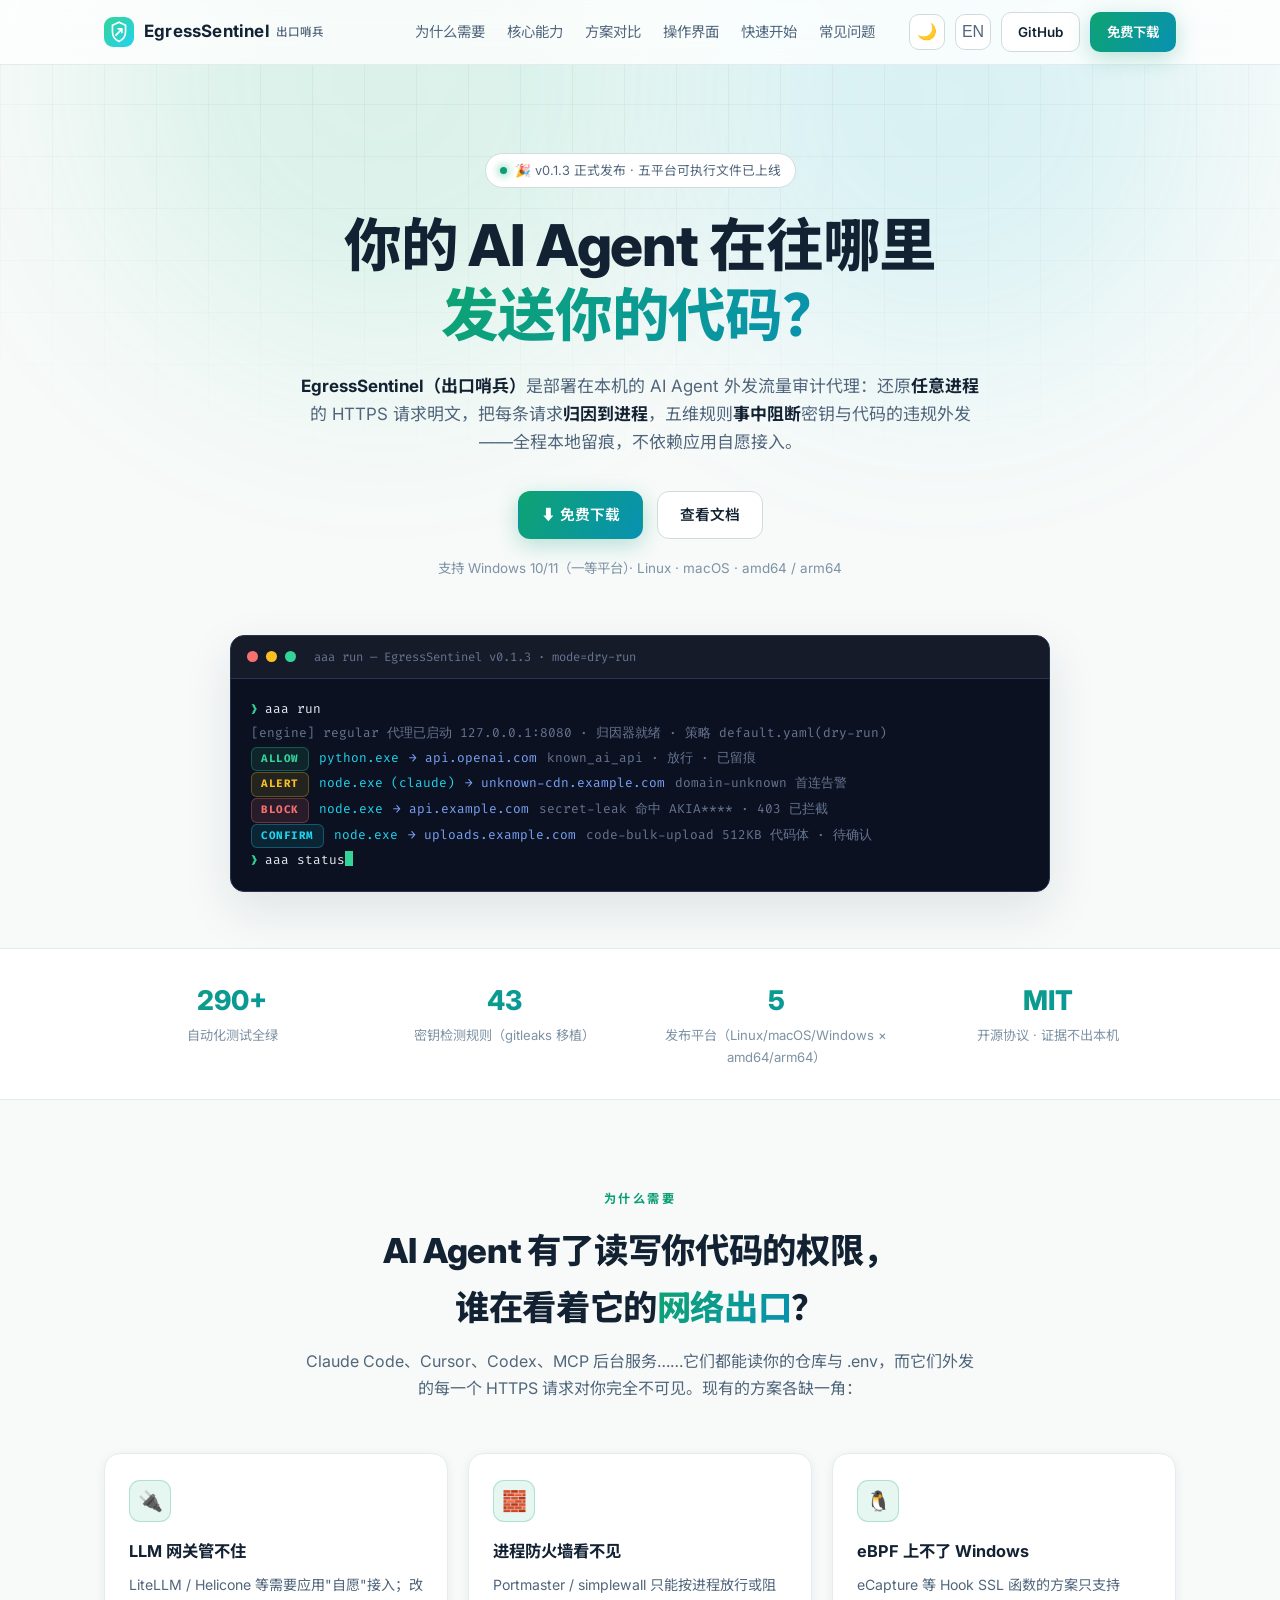
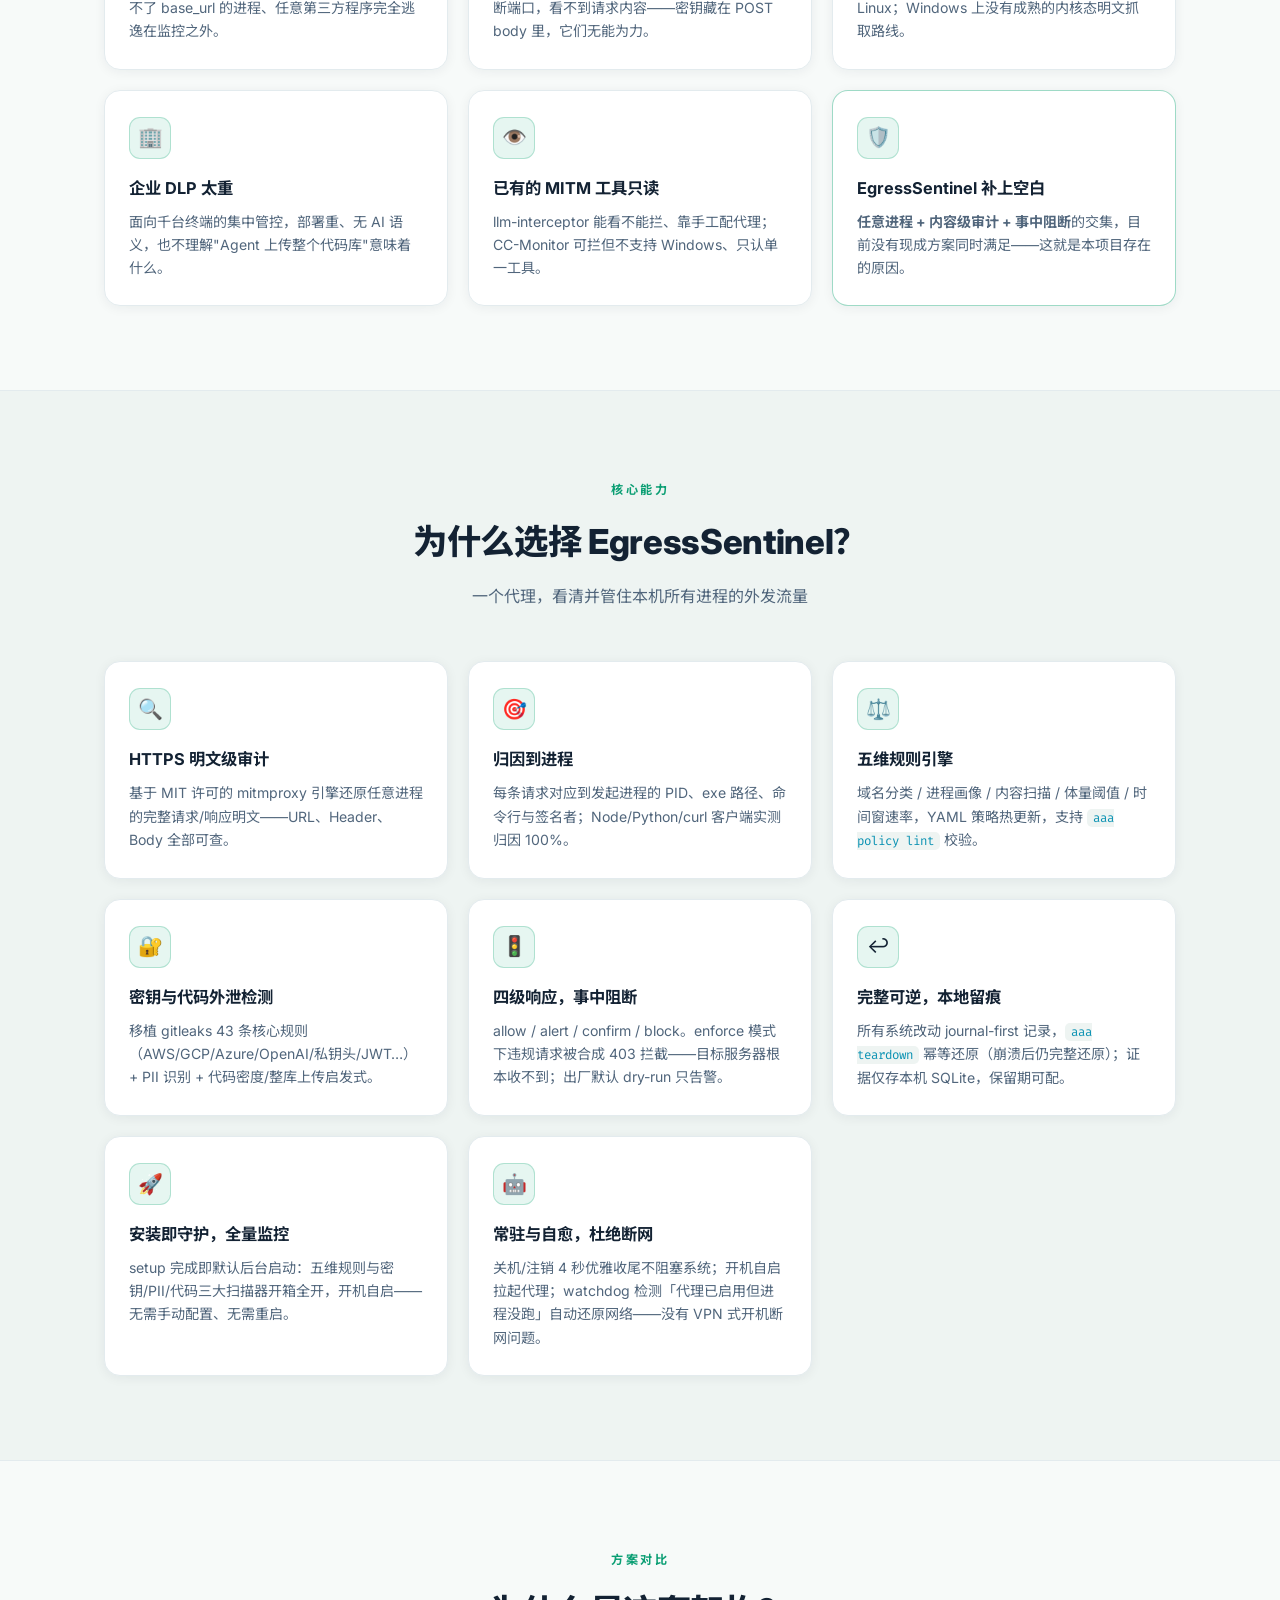
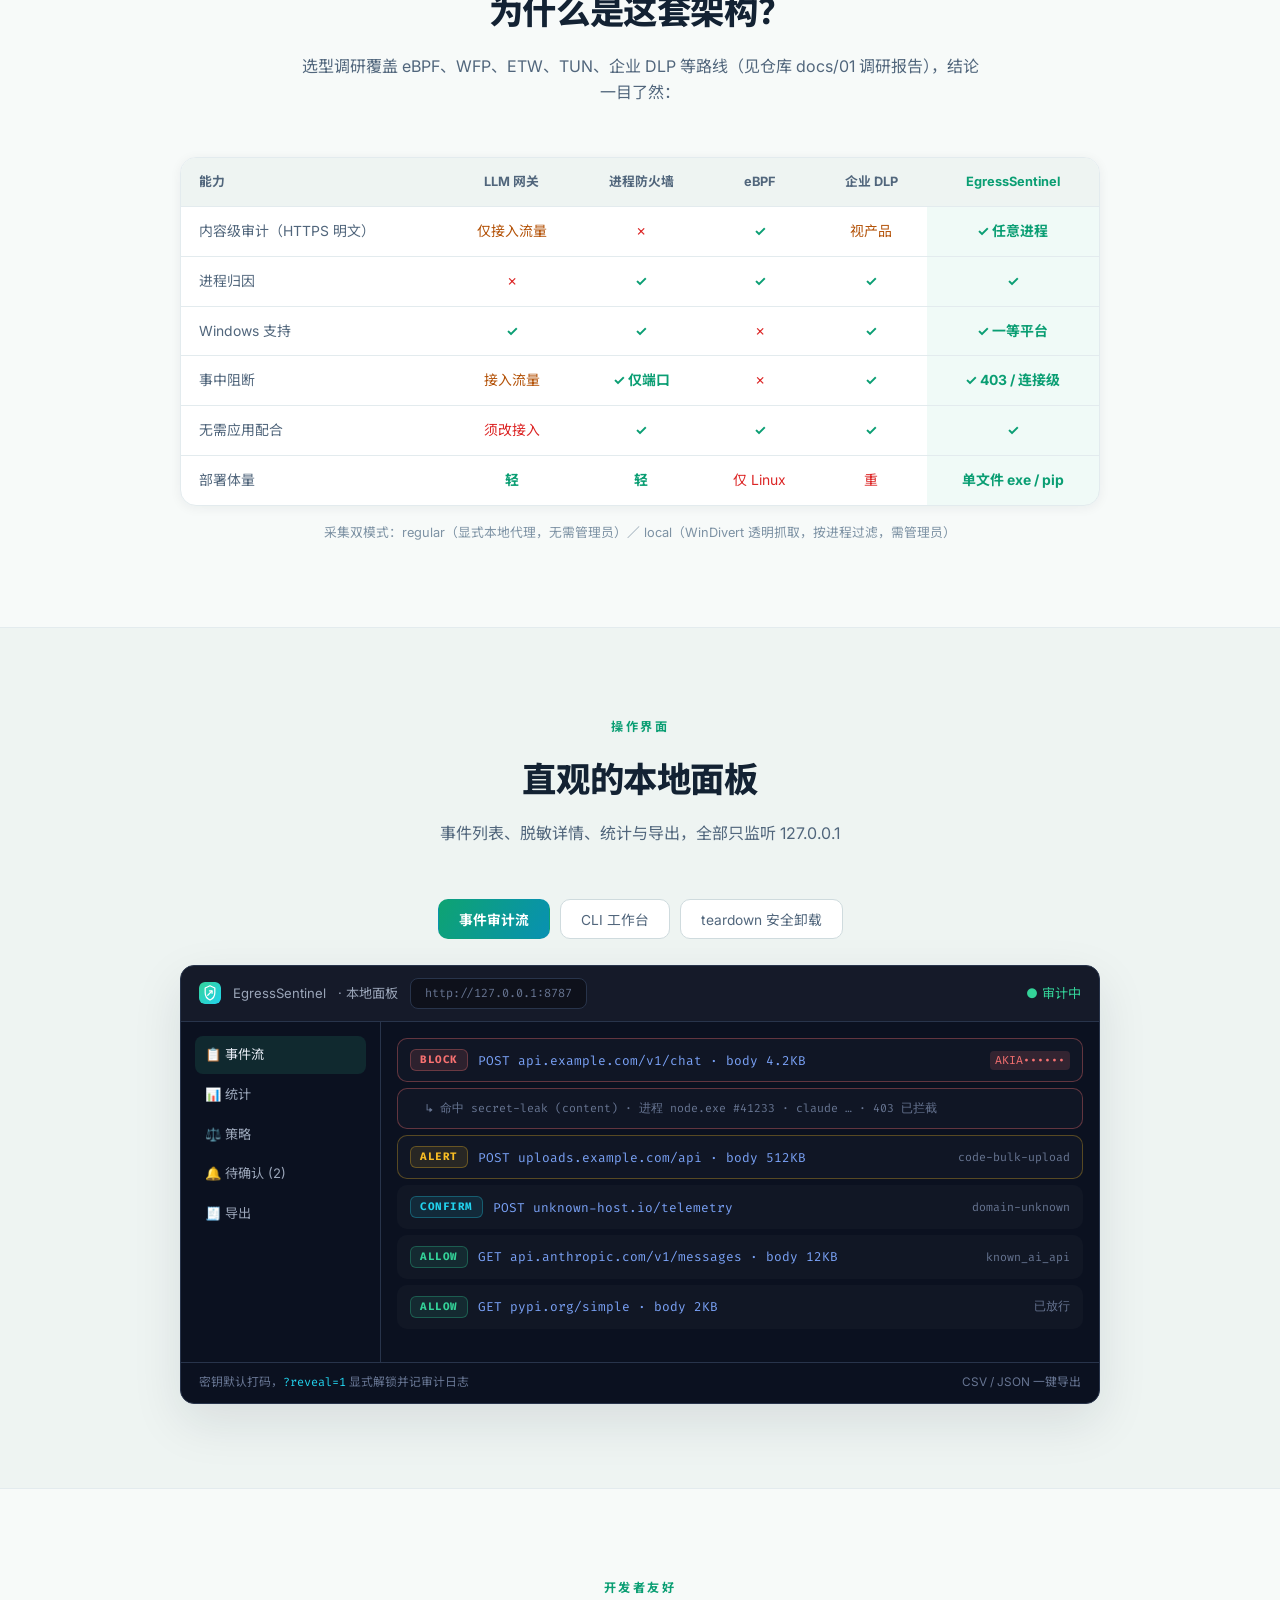
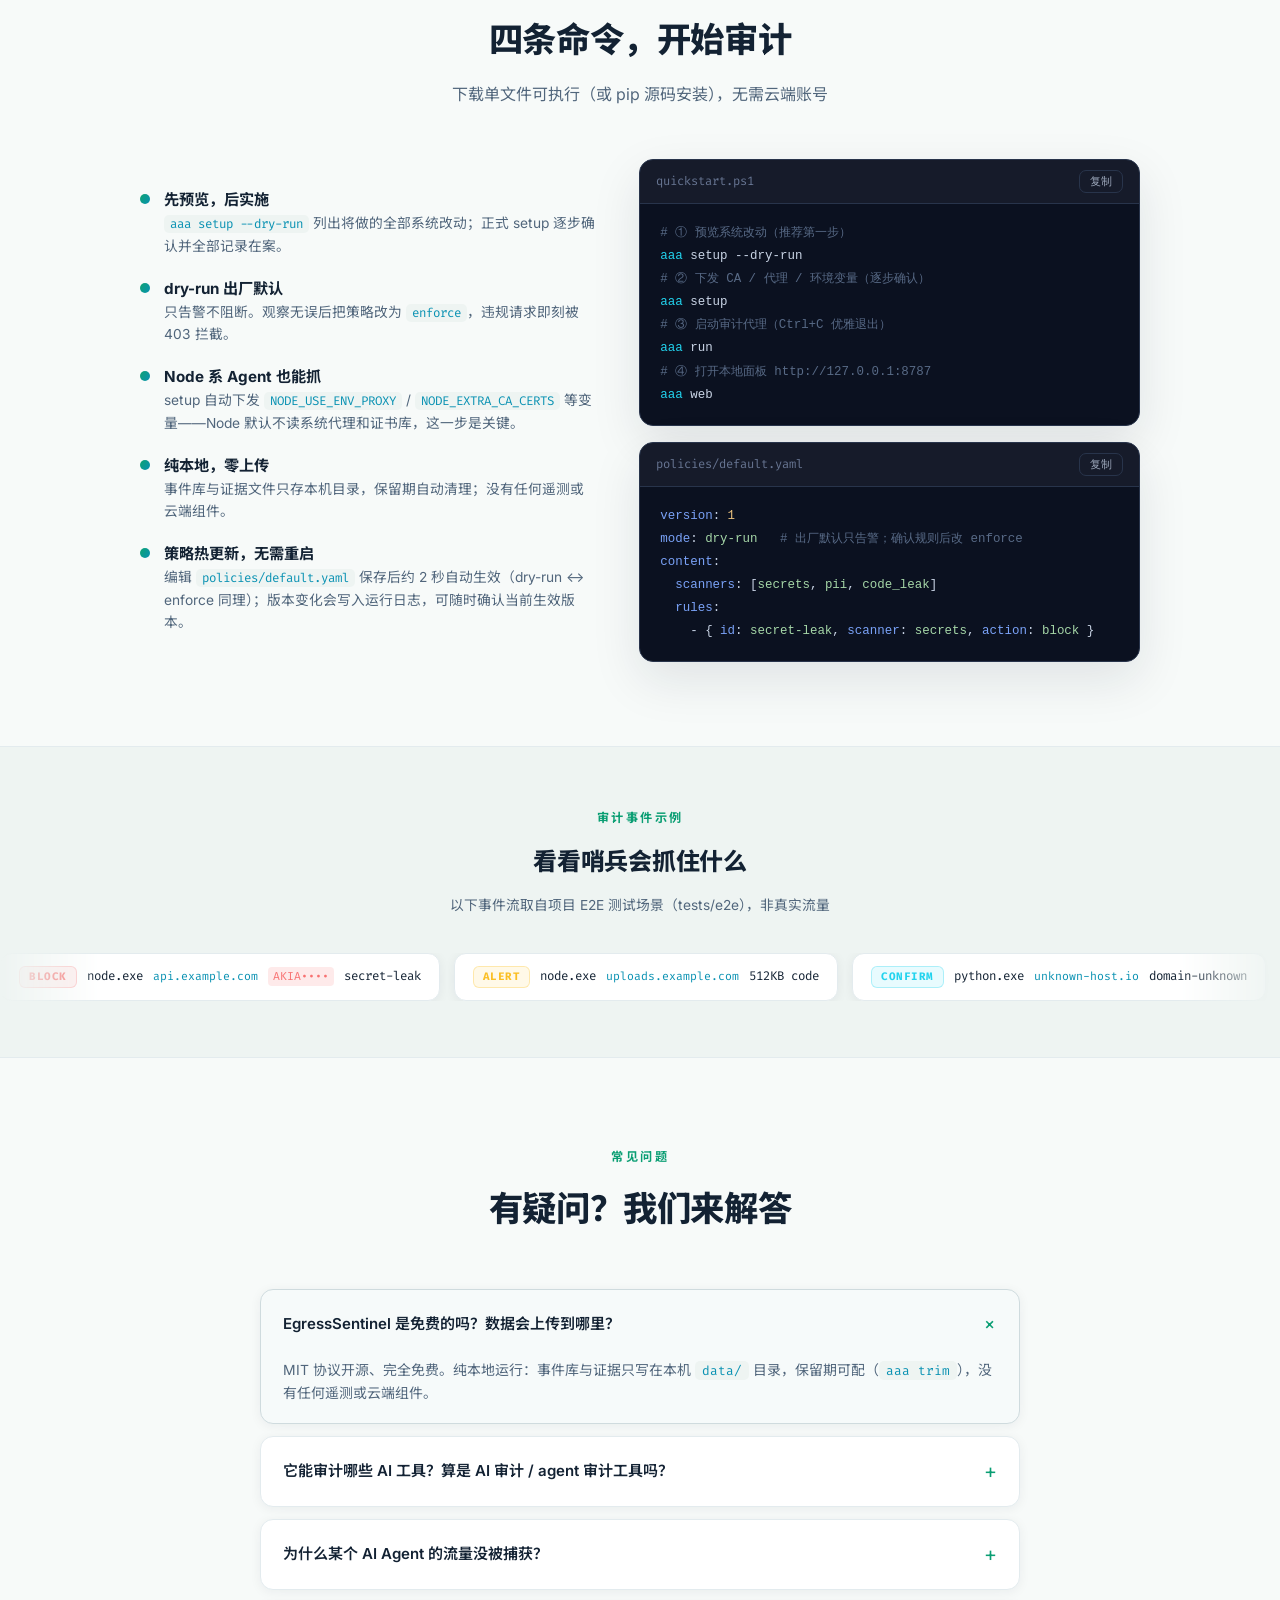
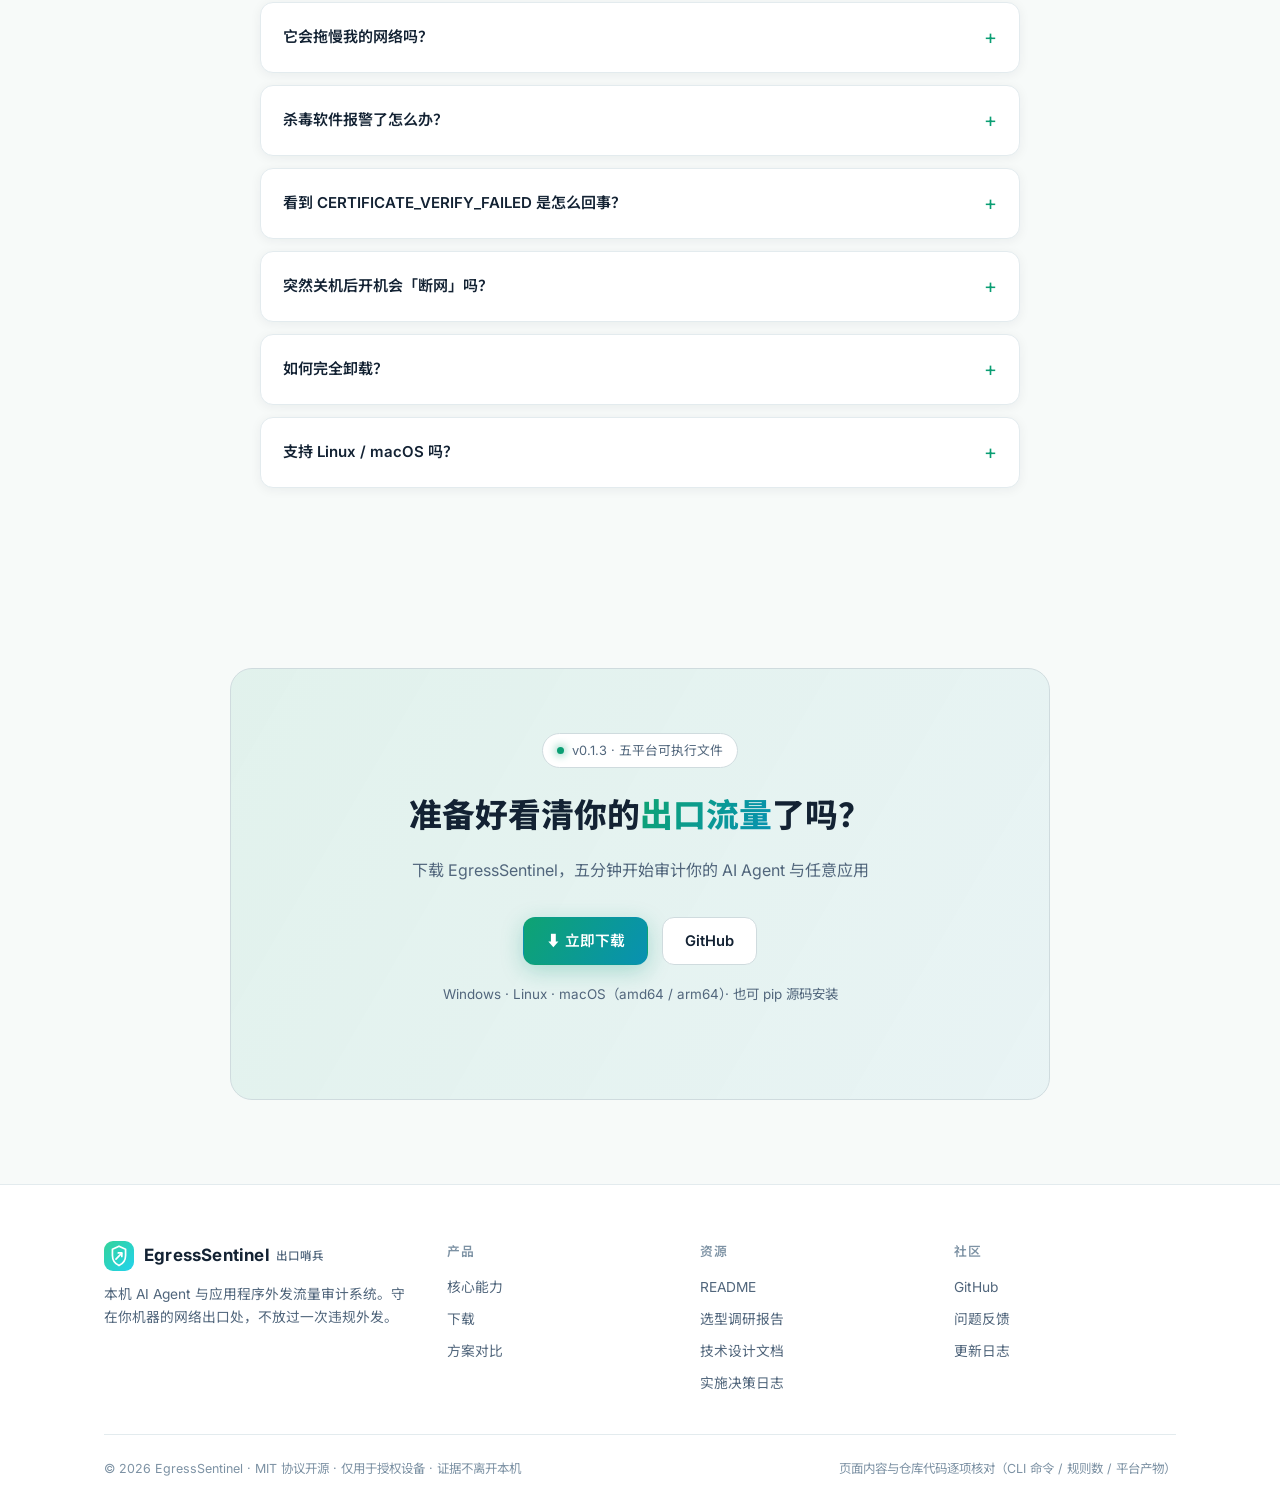
==== commit e4530e68: "feat(v0.1.3): alert notification channels (toast/webhook x6/email), rate-limited digest, hot-reloade" ====
--- a/website/index.html
+++ b/website/index.html
@@ -367,7 +367,7 @@
 <header class="hero" id="top">
   <div class="wrap">
     <div class="hero-badge">
-      <span class="pill"><span class="dot"></span><span data-i18n="hero.badge">🎉 v0.1.2 正式发布 · 五平台可执行文件已上线</span></span>
+      <span class="pill"><span class="dot"></span><span data-i18n="hero.badge">🎉 v0.1.3 正式发布 · 五平台可执行文件已上线</span></span>
     </div>
     <h1><span data-i18n="hero.h1a">你的 AI Agent 在往哪里</span><br><span class="grad-text" data-i18n="hero.h1b">发送你的代码？</span></h1>
     <p class="sub" data-i18n="hero.sub"><b>EgressSentinel（出口哨兵）</b>是部署在本机的 AI Agent 外发流量审计代理：还原<b>任意进程</b>的 HTTPS 请求明文，把每条请求<b>归因到进程</b>，五维规则<b>事中阻断</b>密钥与代码的违规外发——全程本地留痕，不依赖应用自愿接入。</p>
@@ -381,7 +381,7 @@
     <div class="term">
       <div class="term-bar">
         <i style="background:#f87171"></i><i style="background:#fbbf24"></i><i style="background:#34d399"></i>
-        <span class="t mono" data-i18n="term.title">aaa run — EgressSentinel v0.1.2 · mode=dry-run</span>
+        <span class="t mono" data-i18n="term.title">aaa run — EgressSentinel v0.1.3 · mode=dry-run</span>
       </div>
       <div class="term-body mono">
         <div class="cmd">aaa run</div>
@@ -652,7 +652,7 @@
 <section>
   <div class="wrap">
     <div class="cta-box">
-      <span class="pill" style="margin-bottom:20px"><span class="dot"></span><span data-i18n="cta.badge">v0.1.2 · 五平台可执行文件</span></span>
+      <span class="pill" style="margin-bottom:20px"><span class="dot"></span><span data-i18n="cta.badge">v0.1.3 · 五平台可执行文件</span></span>
       <h2><span data-i18n="cta.h2a">准备好看清你的</span><span class="grad-text" data-i18n="cta.h2b">出口流量</span><span data-i18n="cta.h2c">了吗？</span></h2>
       <p data-i18n="cta.p">下载 EgressSentinel，五分钟开始审计你的 AI Agent 与任意应用</p>
       <div class="hero-cta">
@@ -731,7 +731,7 @@
   "nav.why": "Why", "nav.features": "Features", "nav.choice": "Comparison", "nav.ui": "Interface",
   "nav.quickstart": "Quick Start", "nav.faq": "FAQ", "nav.download": "Free Download",
   "nav.features2": "Features", "nav.choice2": "Comparison",
-  "hero.badge": "🎉 v0.1.2 released · executables for 5 platforms",
+  "hero.badge": "🎉 v0.1.3 released · executables for 5 platforms",
   "hero.h1a": "Where is your AI agent",
   "hero.h1b": "sending your code?",
   "hero.sub": "<b>EgressSentinel</b> is a local audit proxy for AI agents: it decrypts the HTTPS traffic of <b>any process</b>, attributes every request to its <b>source process</b>, and <b>blocks in-flight</b> secret and code exfiltration with a five-dimension ruleset — fully logged locally, no opt-in from apps required.",
@@ -742,7 +742,7 @@
   "cta.dl2": "⬇ Download Now",
   "cta.platform": "Windows · Linux · macOS (amd64 / arm64) · or install via pip",
   "hero.platform": "Windows 10/11 (first-class) · Linux · macOS · amd64 / arm64",
-  "term.title": "aaa run — EgressSentinel v0.1.2 · mode=dry-run",
+  "term.title": "aaa run — EgressSentinel v0.1.3 · mode=dry-run",
   "term.engine": "[engine] regular proxy on 127.0.0.1:8080 · attributor ready · policy default.yaml (dry-run)",
   "term.ev1": "known_ai_api · allowed · logged", "term.ev2": "domain-unknown first-seen alert",
   "term.ev3": "secret-leak matched AKIA**** · blocked with 403",
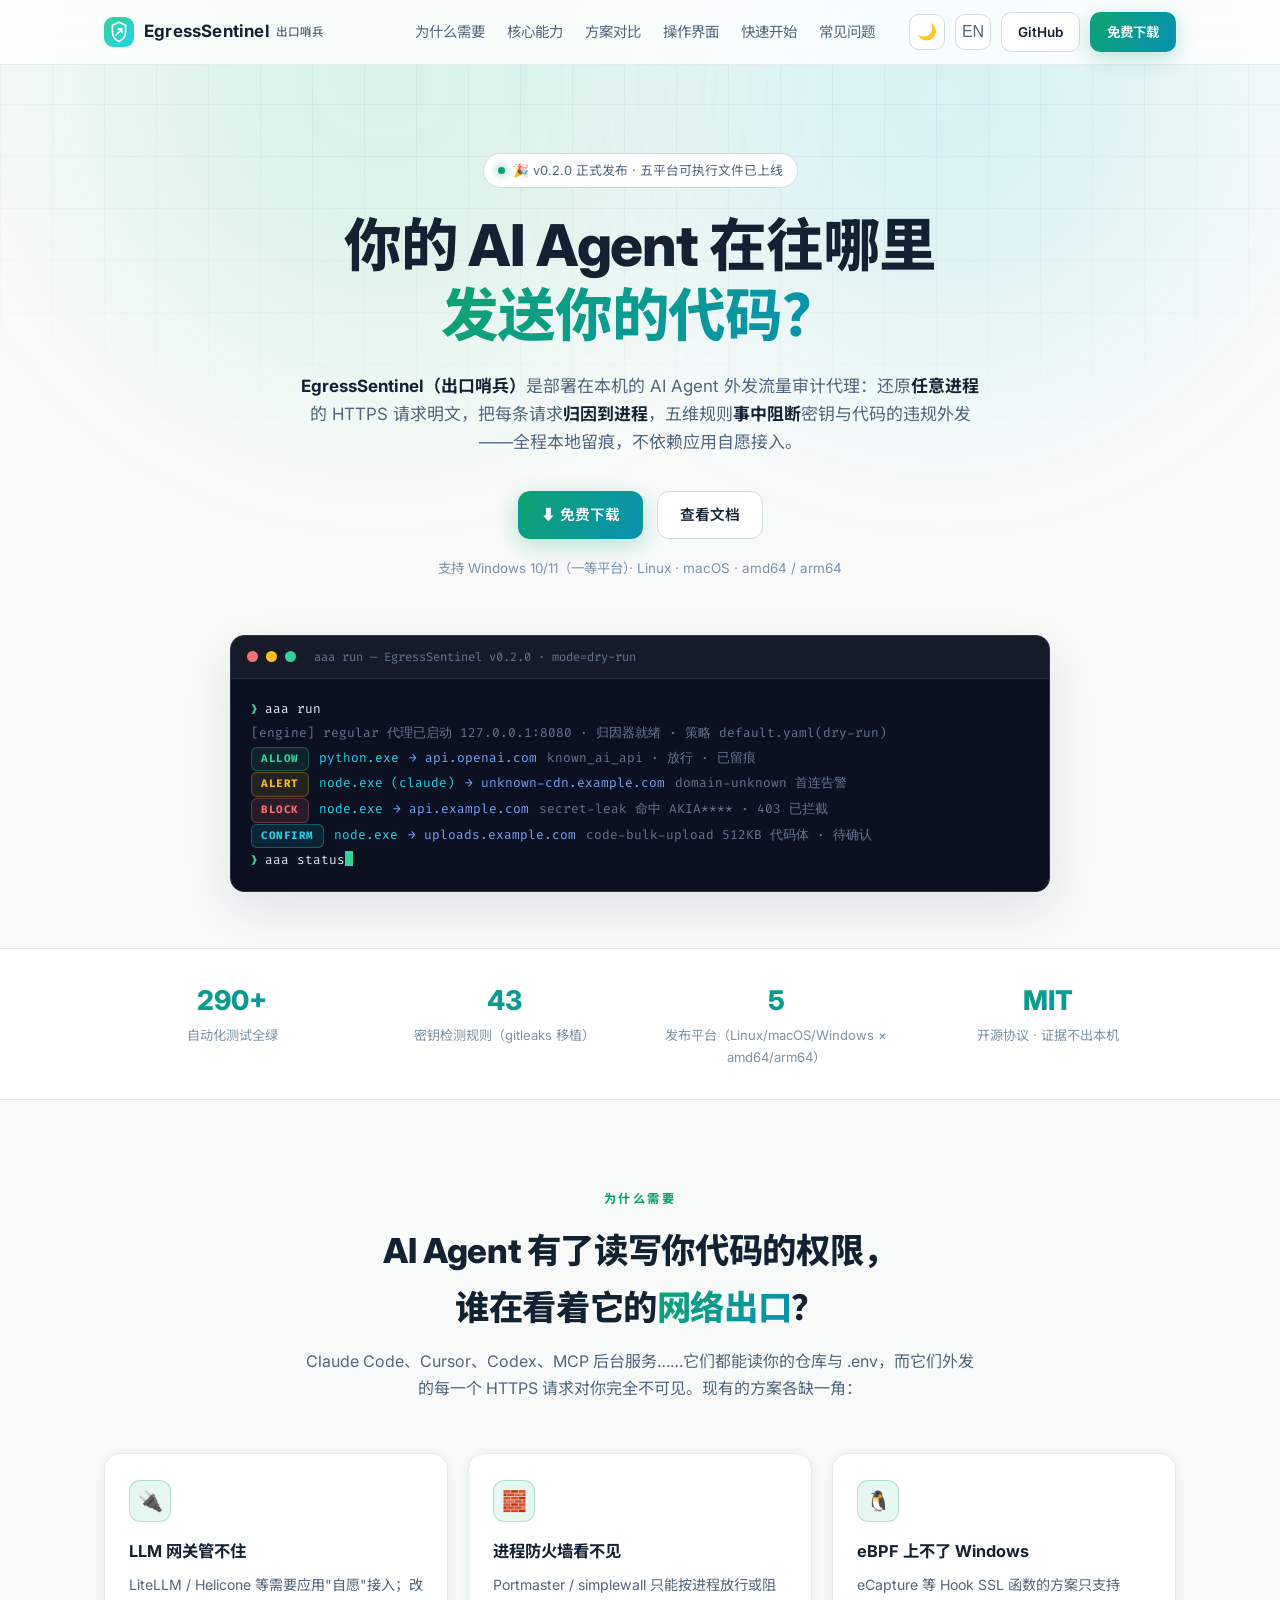
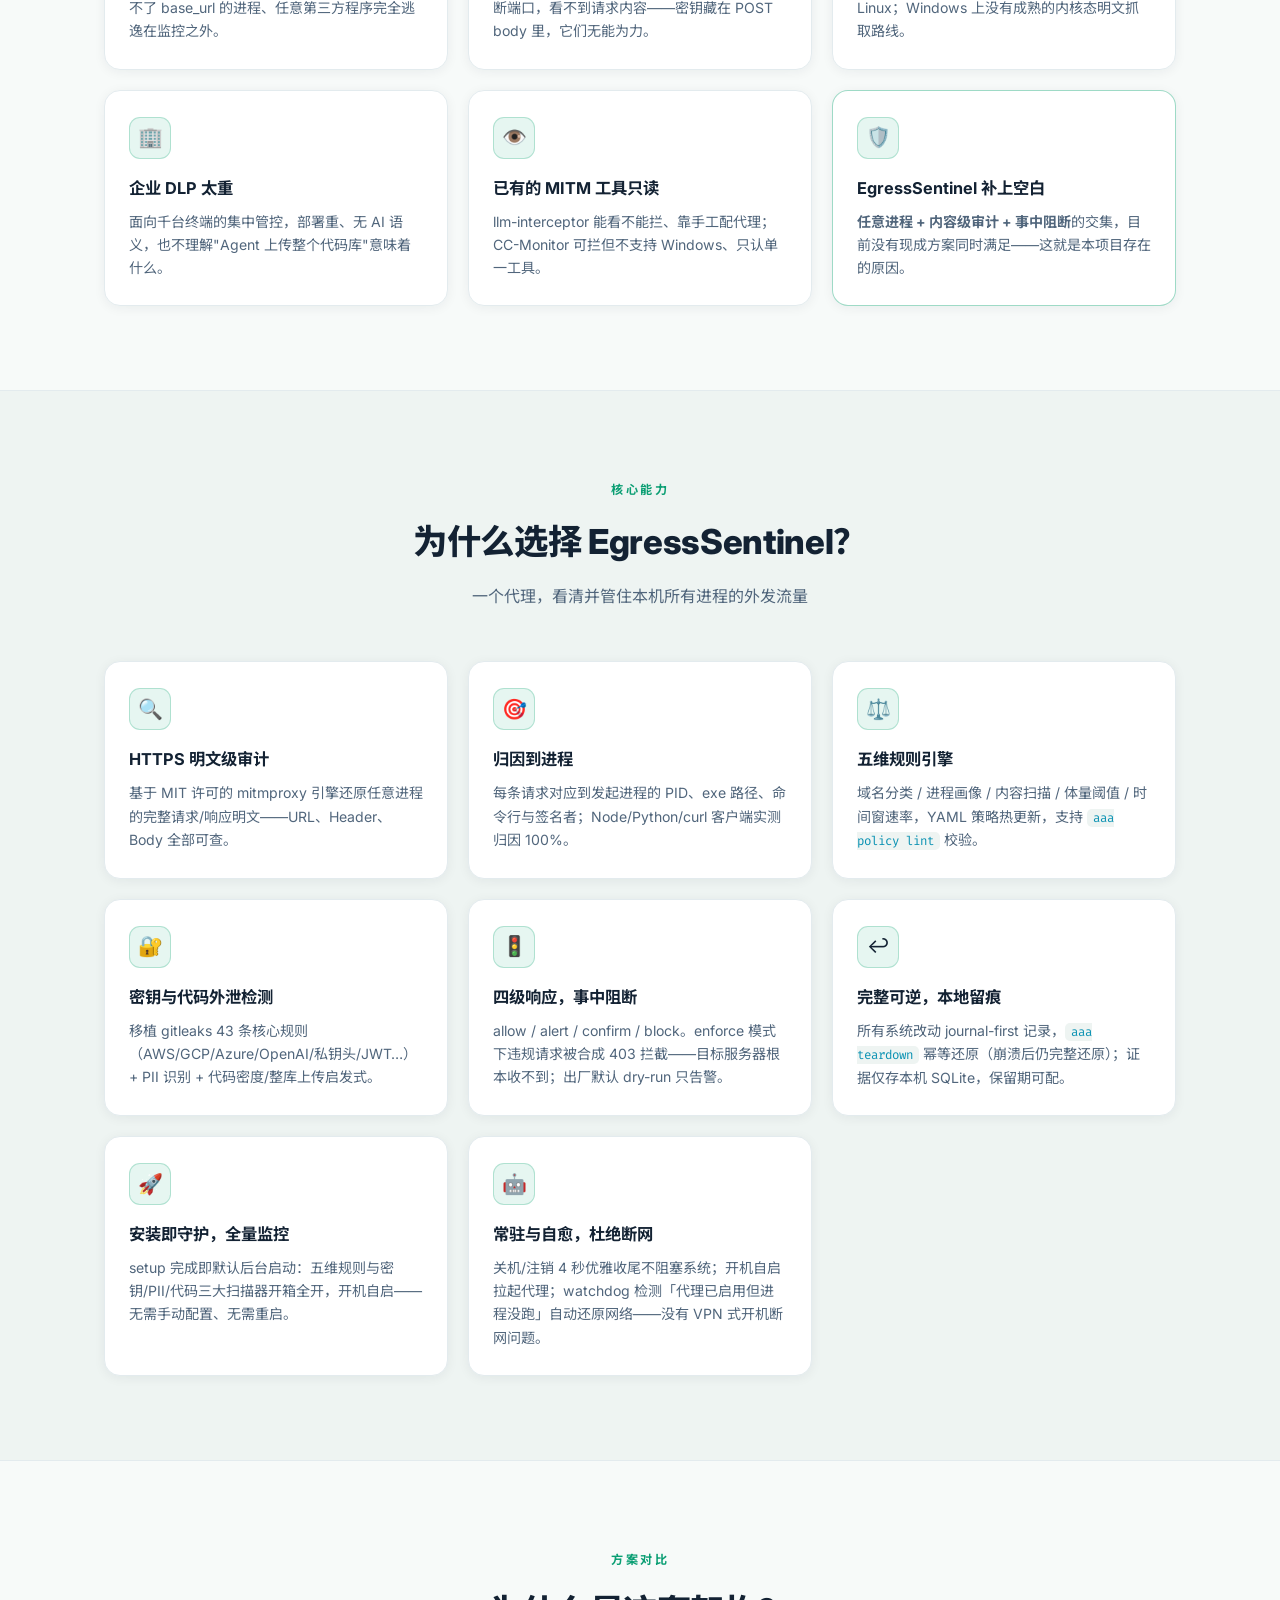
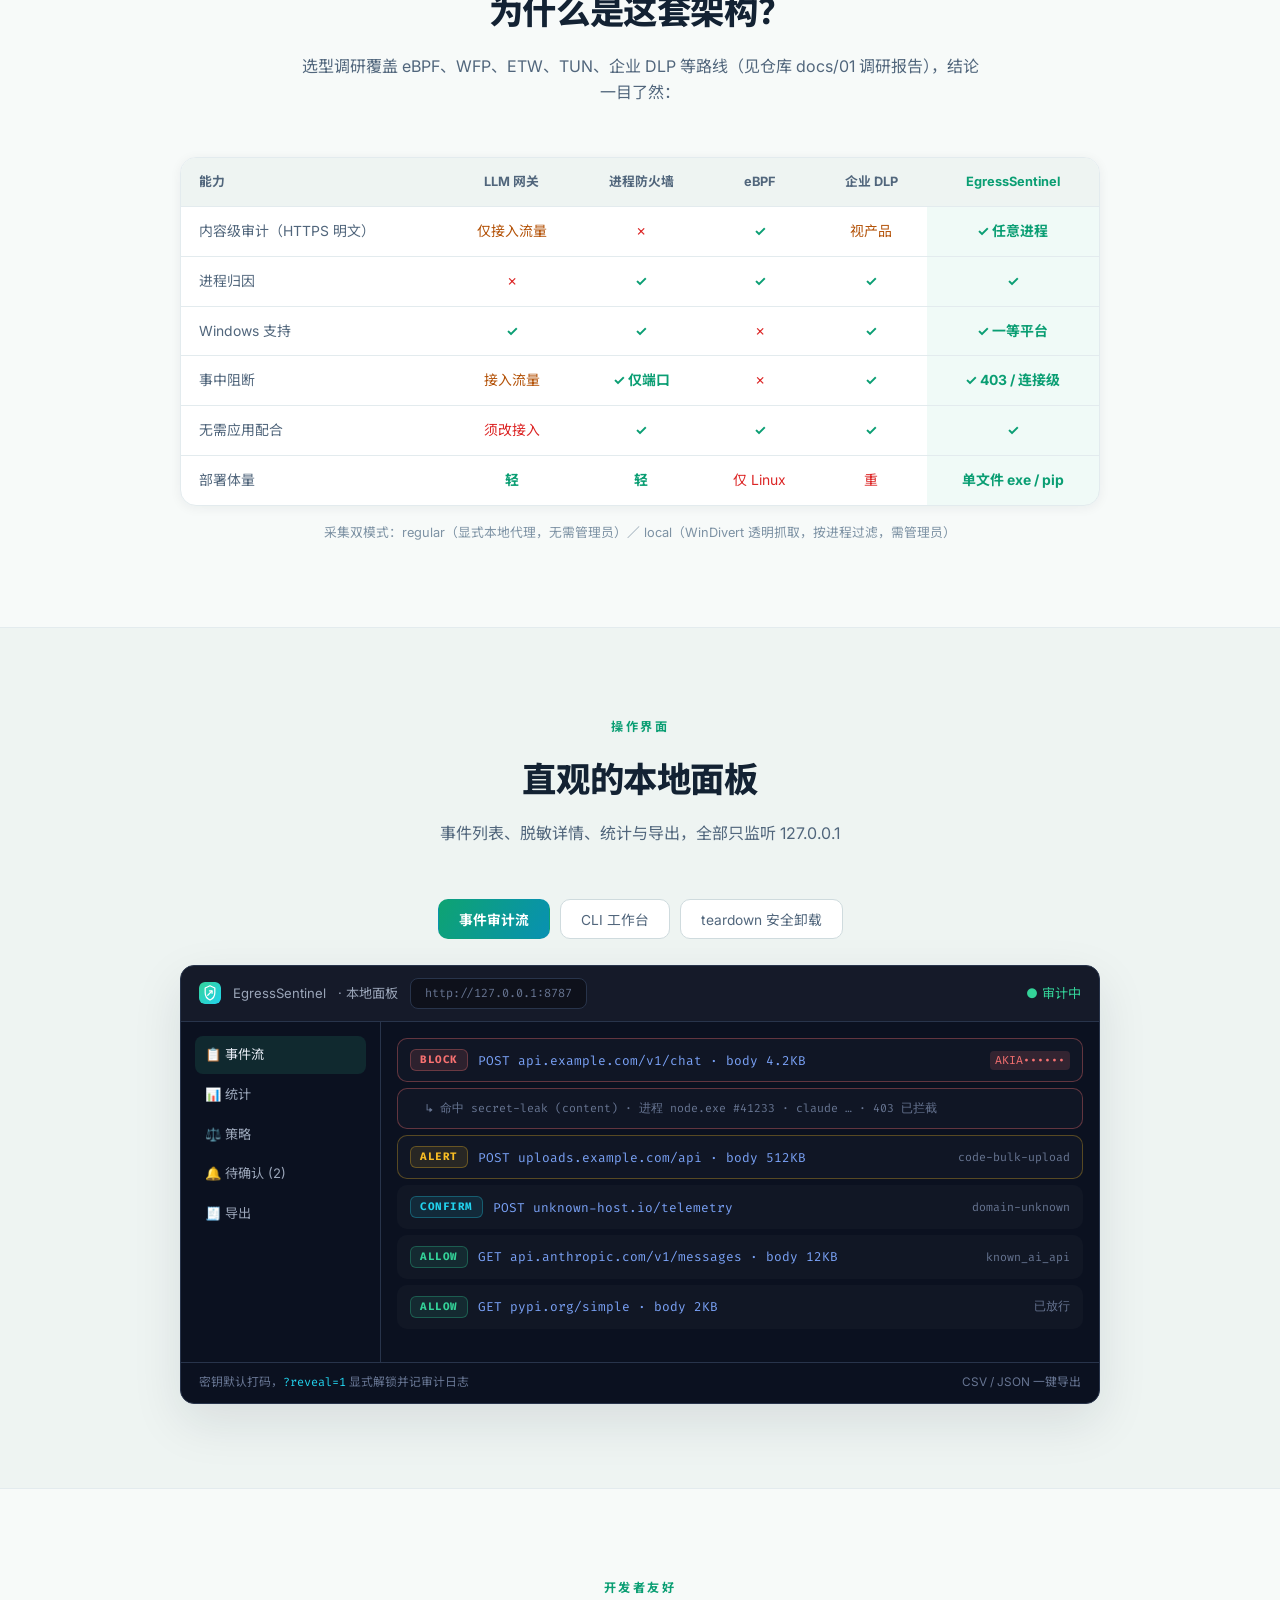
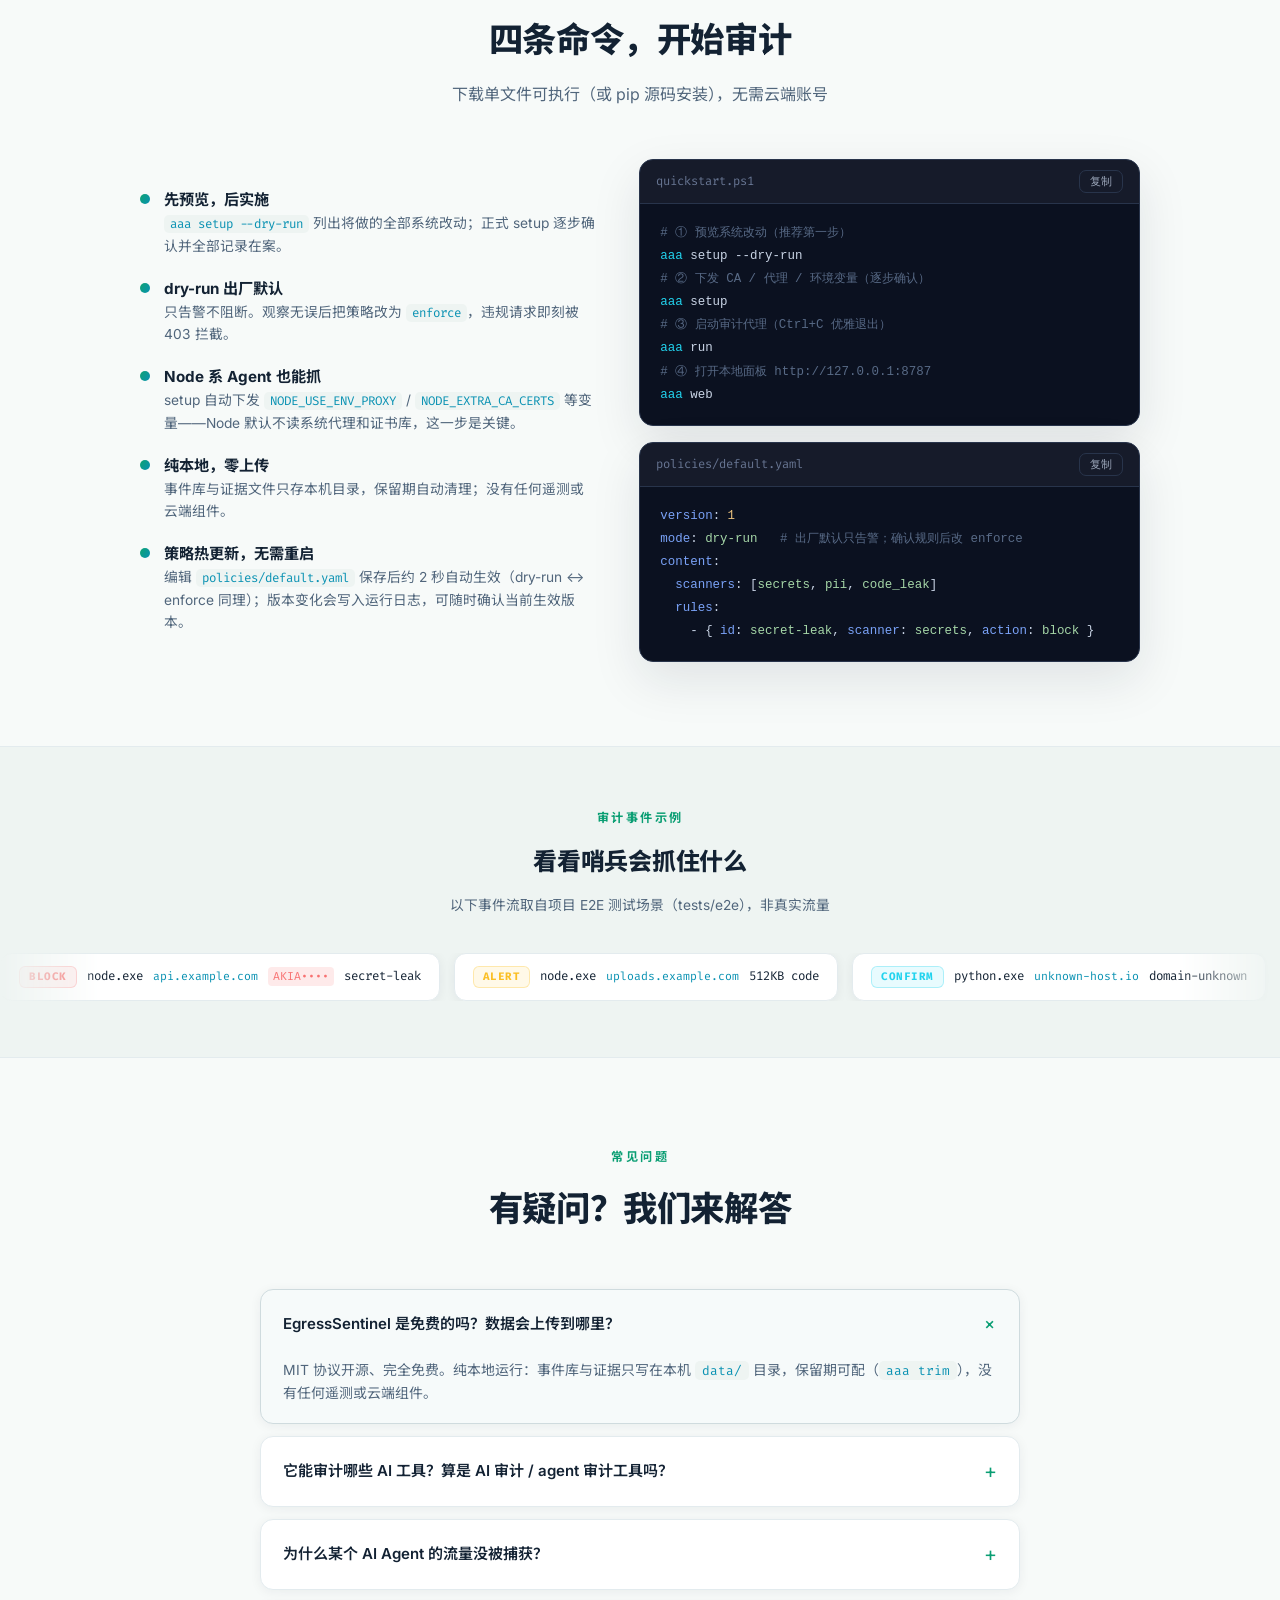
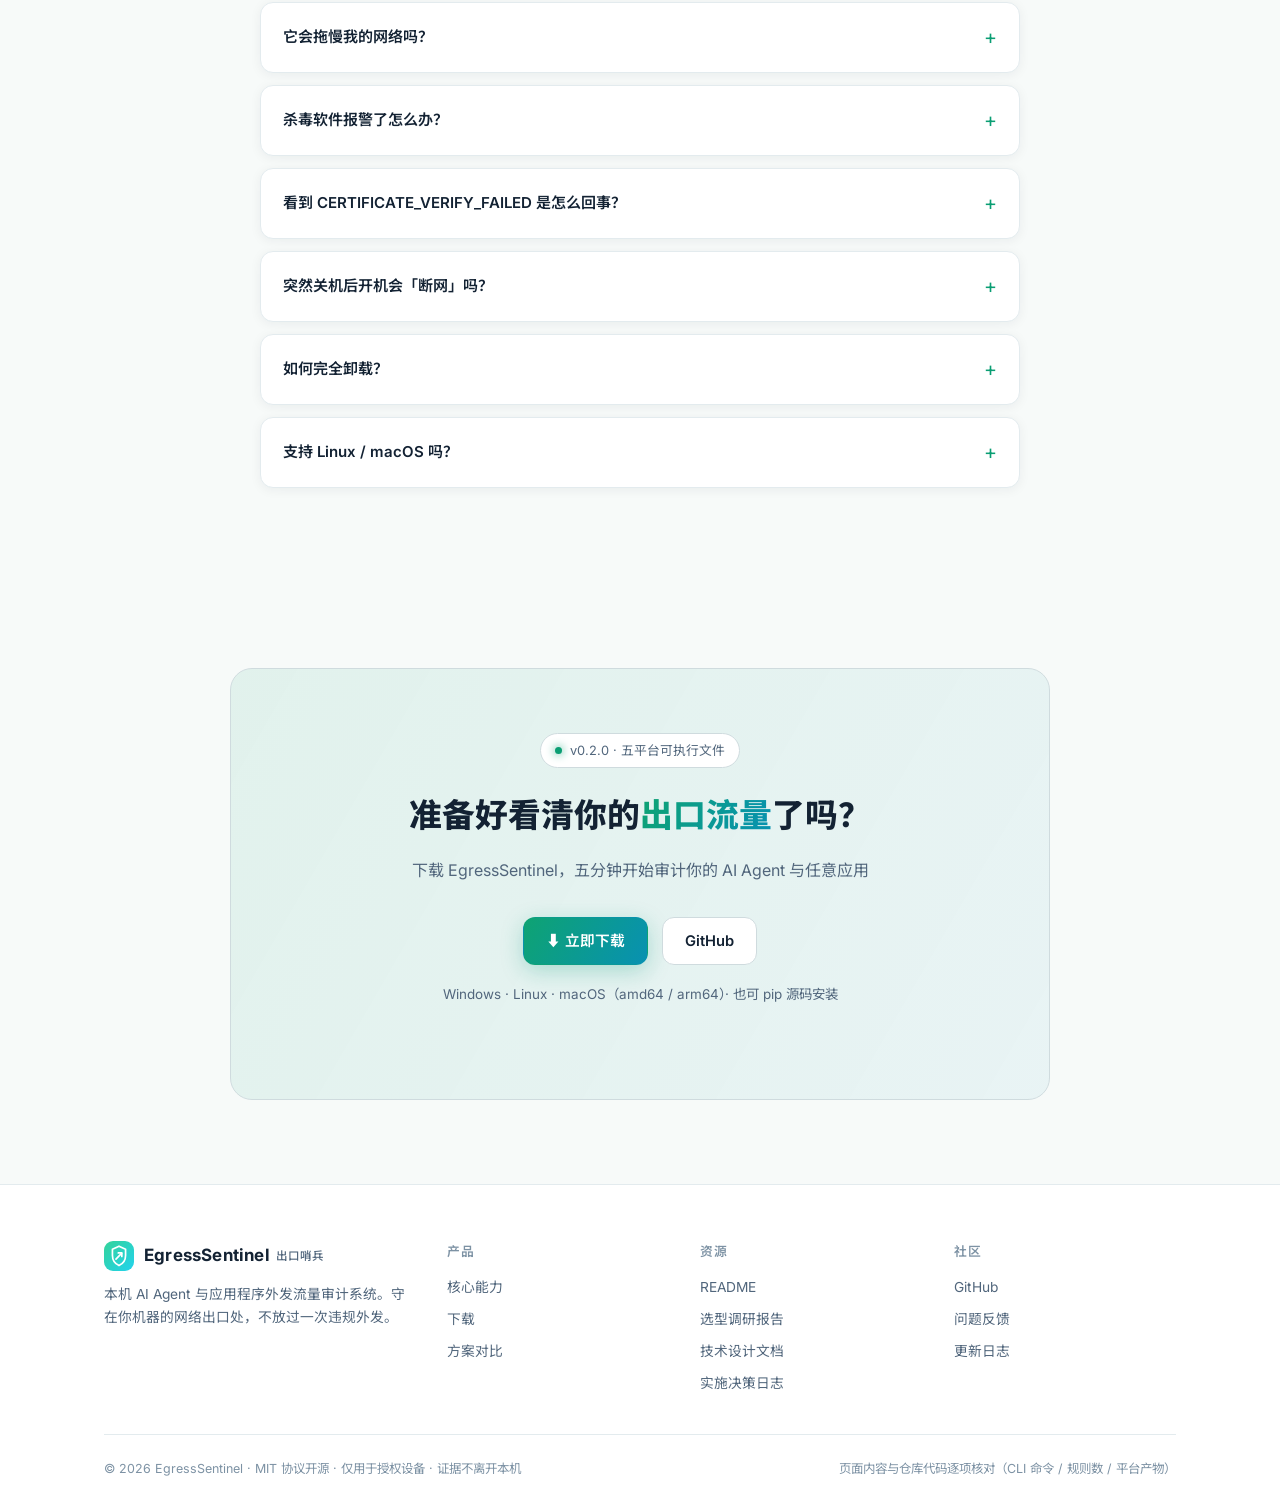
==== commit db664a5e: "feat(v0.2.0): security deepening - repo fingerprint detection, firewall harden, LLM judge, response-" ====
--- a/website/index.html
+++ b/website/index.html
@@ -367,7 +367,7 @@
 <header class="hero" id="top">
   <div class="wrap">
     <div class="hero-badge">
-      <span class="pill"><span class="dot"></span><span data-i18n="hero.badge">🎉 v0.1.3 正式发布 · 五平台可执行文件已上线</span></span>
+      <span class="pill"><span class="dot"></span><span data-i18n="hero.badge">🎉 v0.2.0 正式发布 · 五平台可执行文件已上线</span></span>
     </div>
     <h1><span data-i18n="hero.h1a">你的 AI Agent 在往哪里</span><br><span class="grad-text" data-i18n="hero.h1b">发送你的代码？</span></h1>
     <p class="sub" data-i18n="hero.sub"><b>EgressSentinel（出口哨兵）</b>是部署在本机的 AI Agent 外发流量审计代理：还原<b>任意进程</b>的 HTTPS 请求明文，把每条请求<b>归因到进程</b>，五维规则<b>事中阻断</b>密钥与代码的违规外发——全程本地留痕，不依赖应用自愿接入。</p>
@@ -381,7 +381,7 @@
     <div class="term">
       <div class="term-bar">
         <i style="background:#f87171"></i><i style="background:#fbbf24"></i><i style="background:#34d399"></i>
-        <span class="t mono" data-i18n="term.title">aaa run — EgressSentinel v0.1.3 · mode=dry-run</span>
+        <span class="t mono" data-i18n="term.title">aaa run — EgressSentinel v0.2.0 · mode=dry-run</span>
       </div>
       <div class="term-body mono">
         <div class="cmd">aaa run</div>
@@ -652,7 +652,7 @@
 <section>
   <div class="wrap">
     <div class="cta-box">
-      <span class="pill" style="margin-bottom:20px"><span class="dot"></span><span data-i18n="cta.badge">v0.1.3 · 五平台可执行文件</span></span>
+      <span class="pill" style="margin-bottom:20px"><span class="dot"></span><span data-i18n="cta.badge">v0.2.0 · 五平台可执行文件</span></span>
       <h2><span data-i18n="cta.h2a">准备好看清你的</span><span class="grad-text" data-i18n="cta.h2b">出口流量</span><span data-i18n="cta.h2c">了吗？</span></h2>
       <p data-i18n="cta.p">下载 EgressSentinel，五分钟开始审计你的 AI Agent 与任意应用</p>
       <div class="hero-cta">
@@ -731,7 +731,7 @@
   "nav.why": "Why", "nav.features": "Features", "nav.choice": "Comparison", "nav.ui": "Interface",
   "nav.quickstart": "Quick Start", "nav.faq": "FAQ", "nav.download": "Free Download",
   "nav.features2": "Features", "nav.choice2": "Comparison",
-  "hero.badge": "🎉 v0.1.3 released · executables for 5 platforms",
+  "hero.badge": "🎉 v0.2.0 released · executables for 5 platforms",
   "hero.h1a": "Where is your AI agent",
   "hero.h1b": "sending your code?",
   "hero.sub": "<b>EgressSentinel</b> is a local audit proxy for AI agents: it decrypts the HTTPS traffic of <b>any process</b>, attributes every request to its <b>source process</b>, and <b>blocks in-flight</b> secret and code exfiltration with a five-dimension ruleset — fully logged locally, no opt-in from apps required.",
@@ -742,7 +742,7 @@
   "cta.dl2": "⬇ Download Now",
   "cta.platform": "Windows · Linux · macOS (amd64 / arm64) · or install via pip",
   "hero.platform": "Windows 10/11 (first-class) · Linux · macOS · amd64 / arm64",
-  "term.title": "aaa run — EgressSentinel v0.1.3 · mode=dry-run",
+  "term.title": "aaa run — EgressSentinel v0.2.0 · mode=dry-run",
   "term.engine": "[engine] regular proxy on 127.0.0.1:8080 · attributor ready · policy default.yaml (dry-run)",
   "term.ev1": "known_ai_api · allowed · logged", "term.ev2": "domain-unknown first-seen alert",
   "term.ev3": "secret-leak matched AKIA**** · blocked with 403",
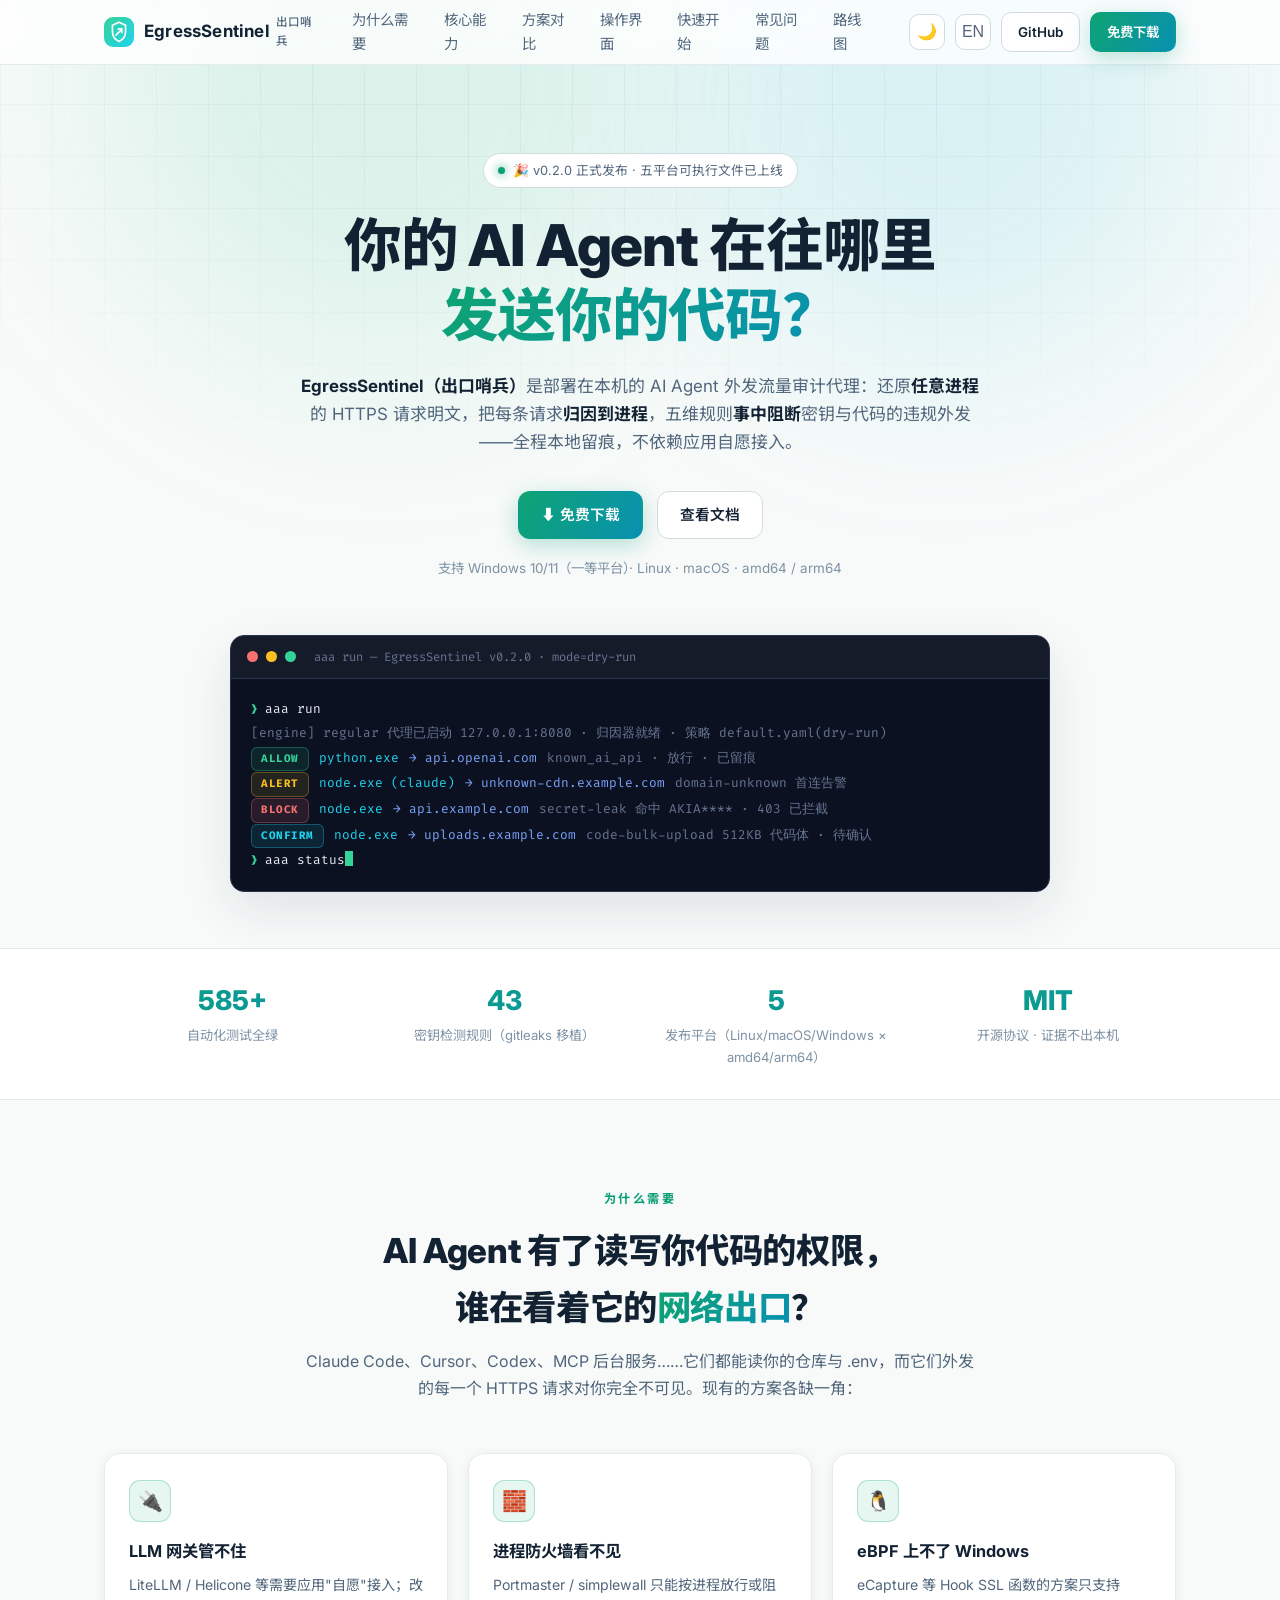
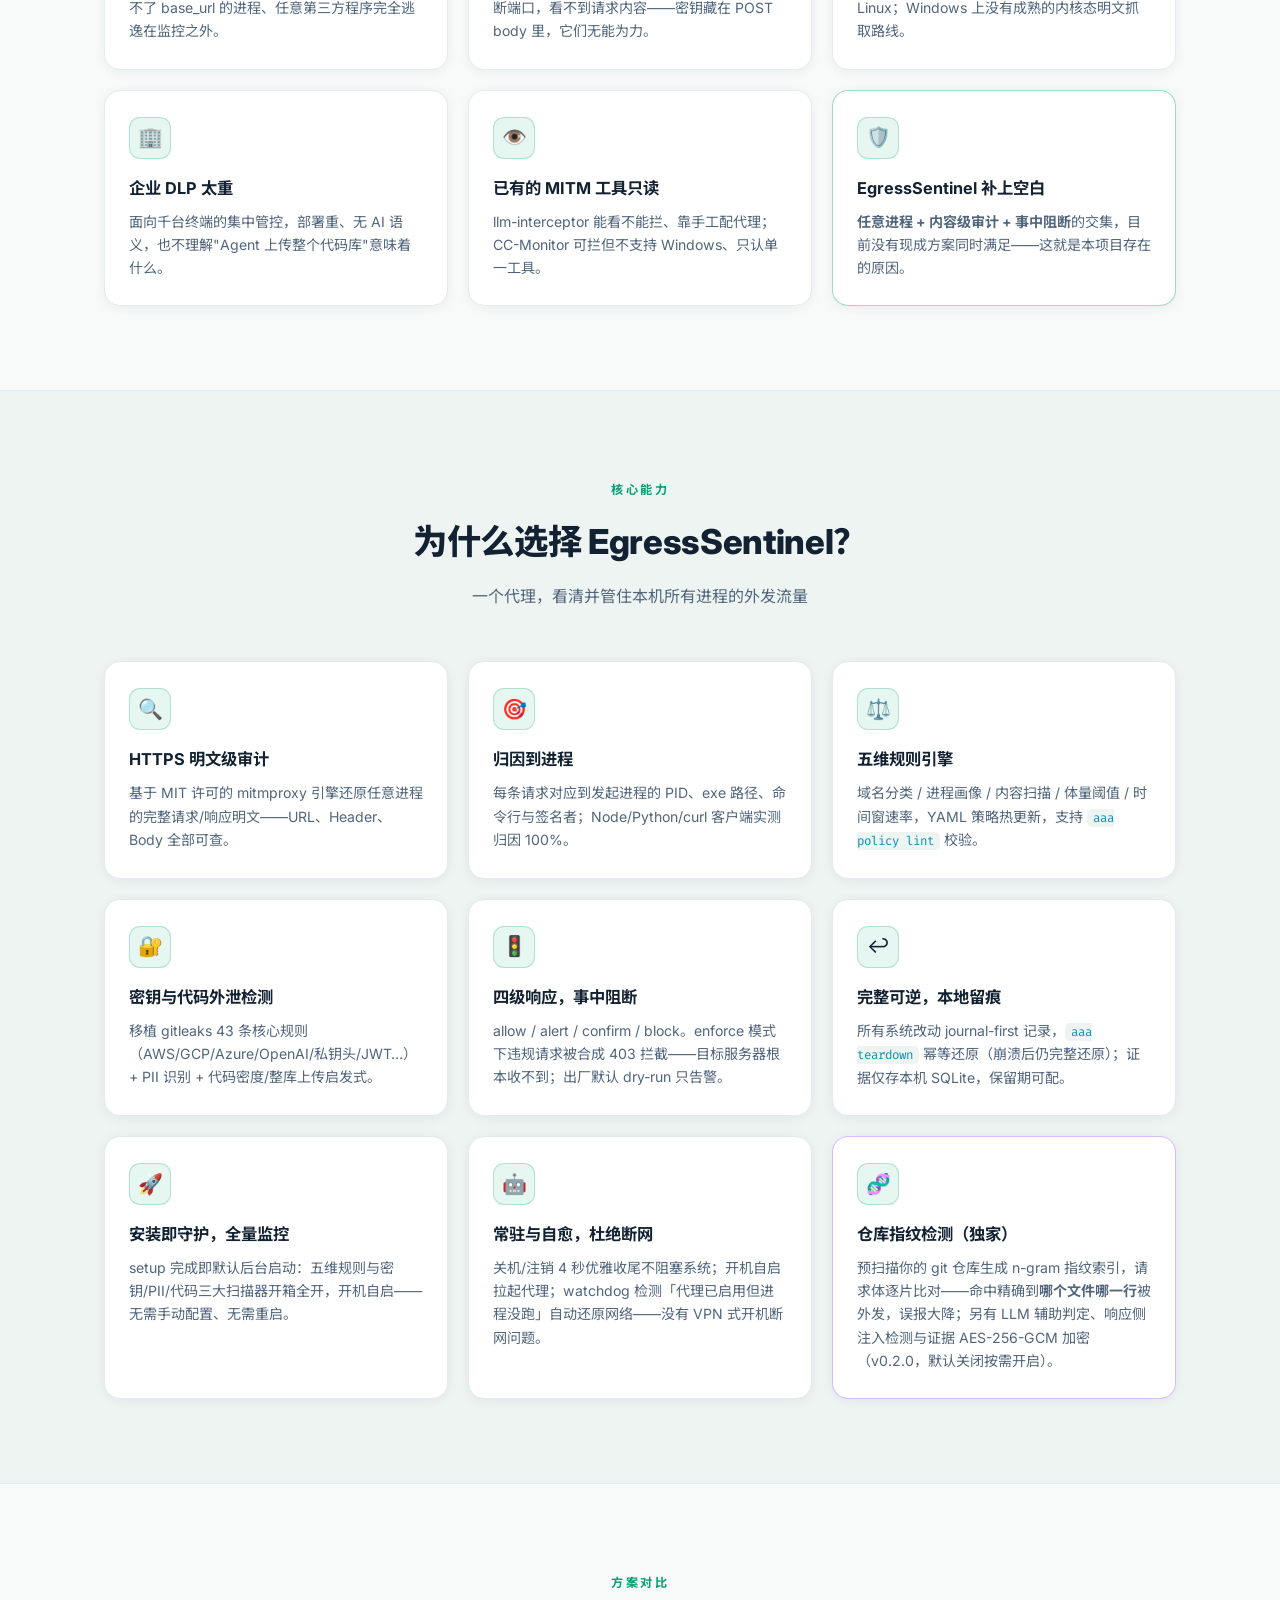
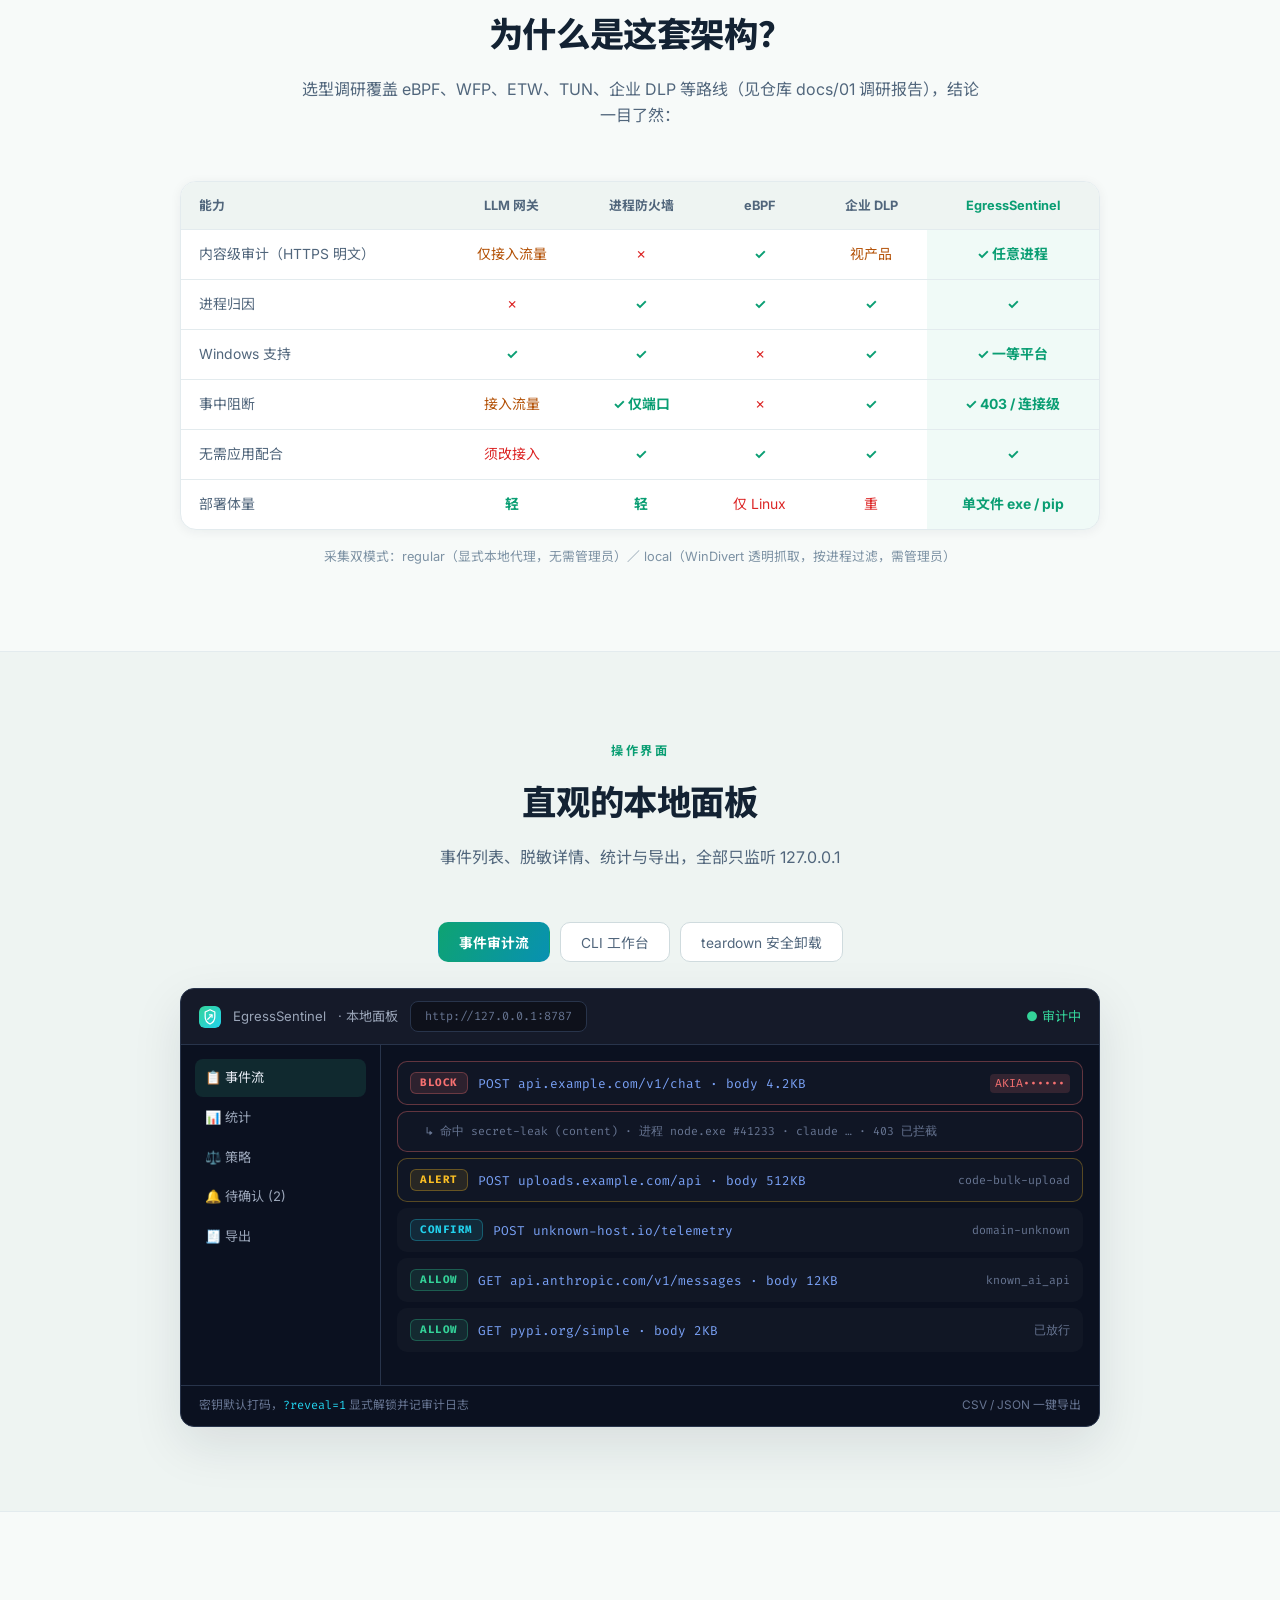
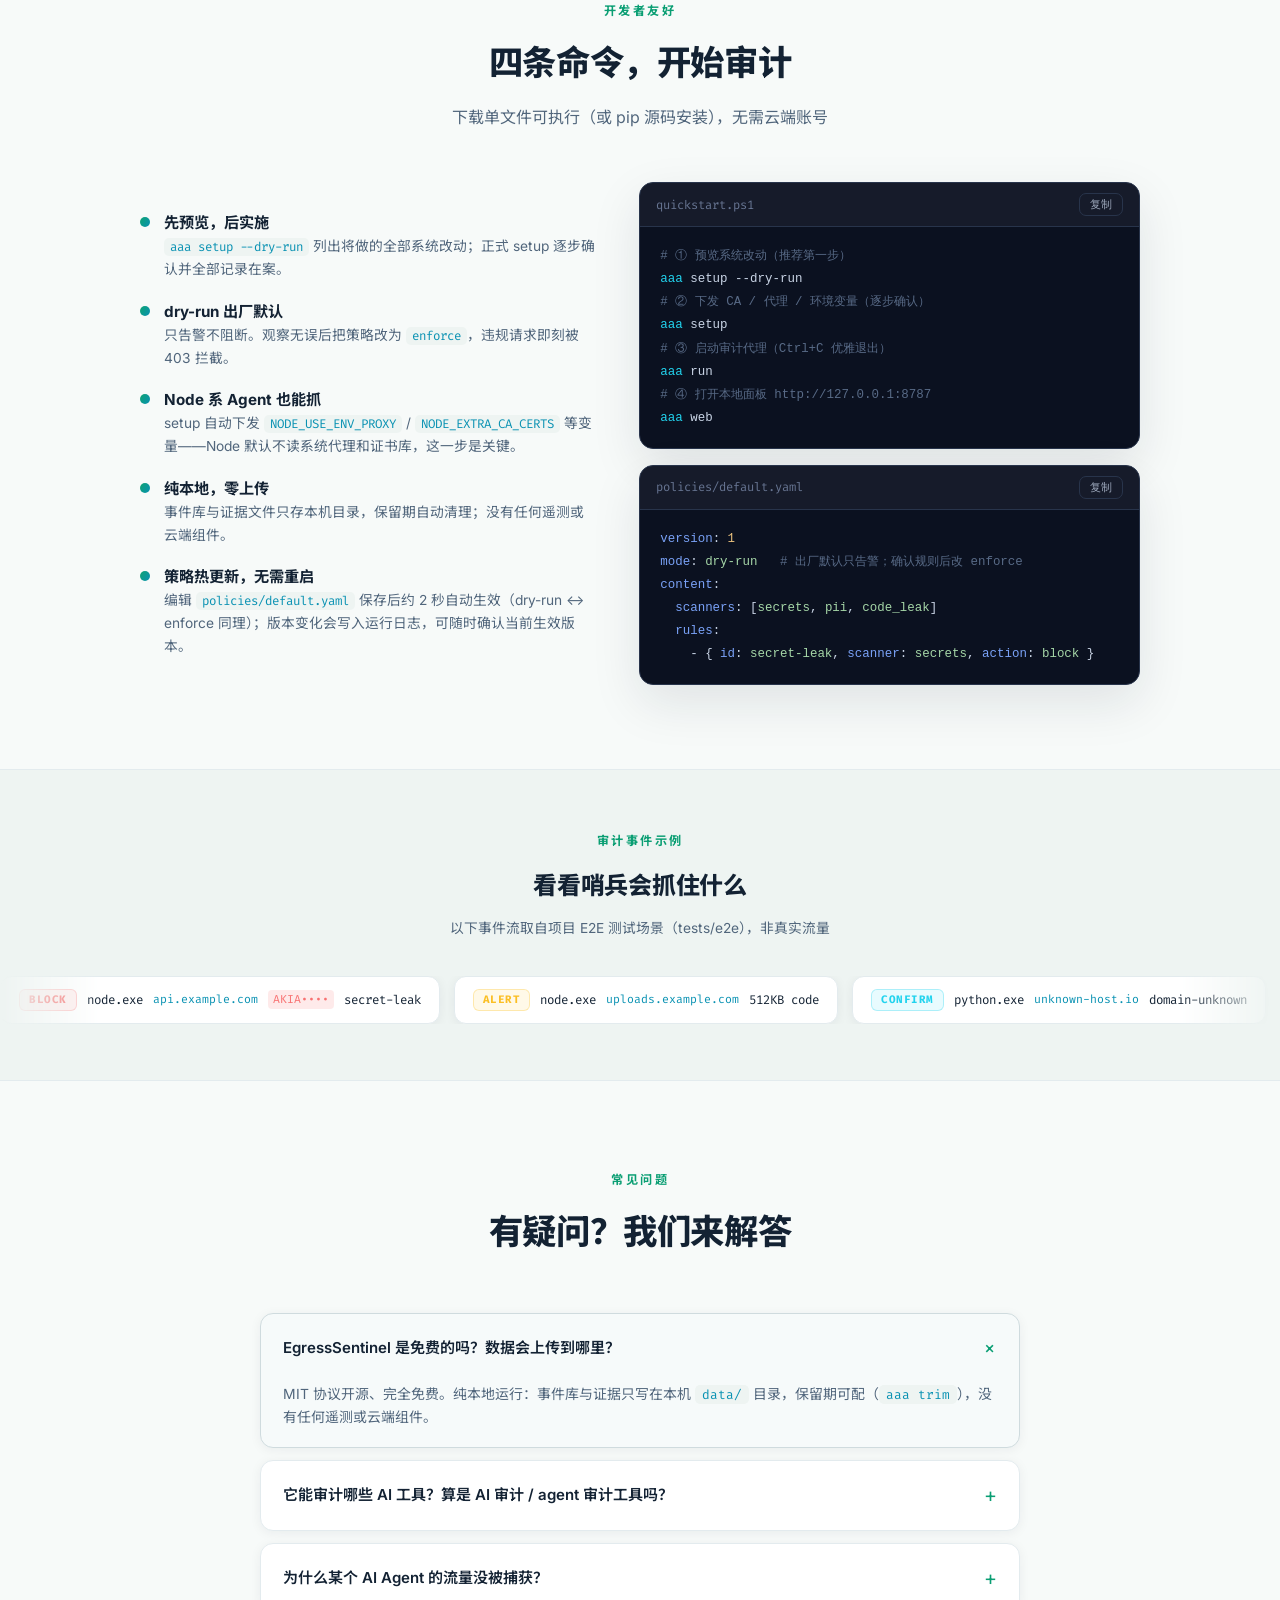
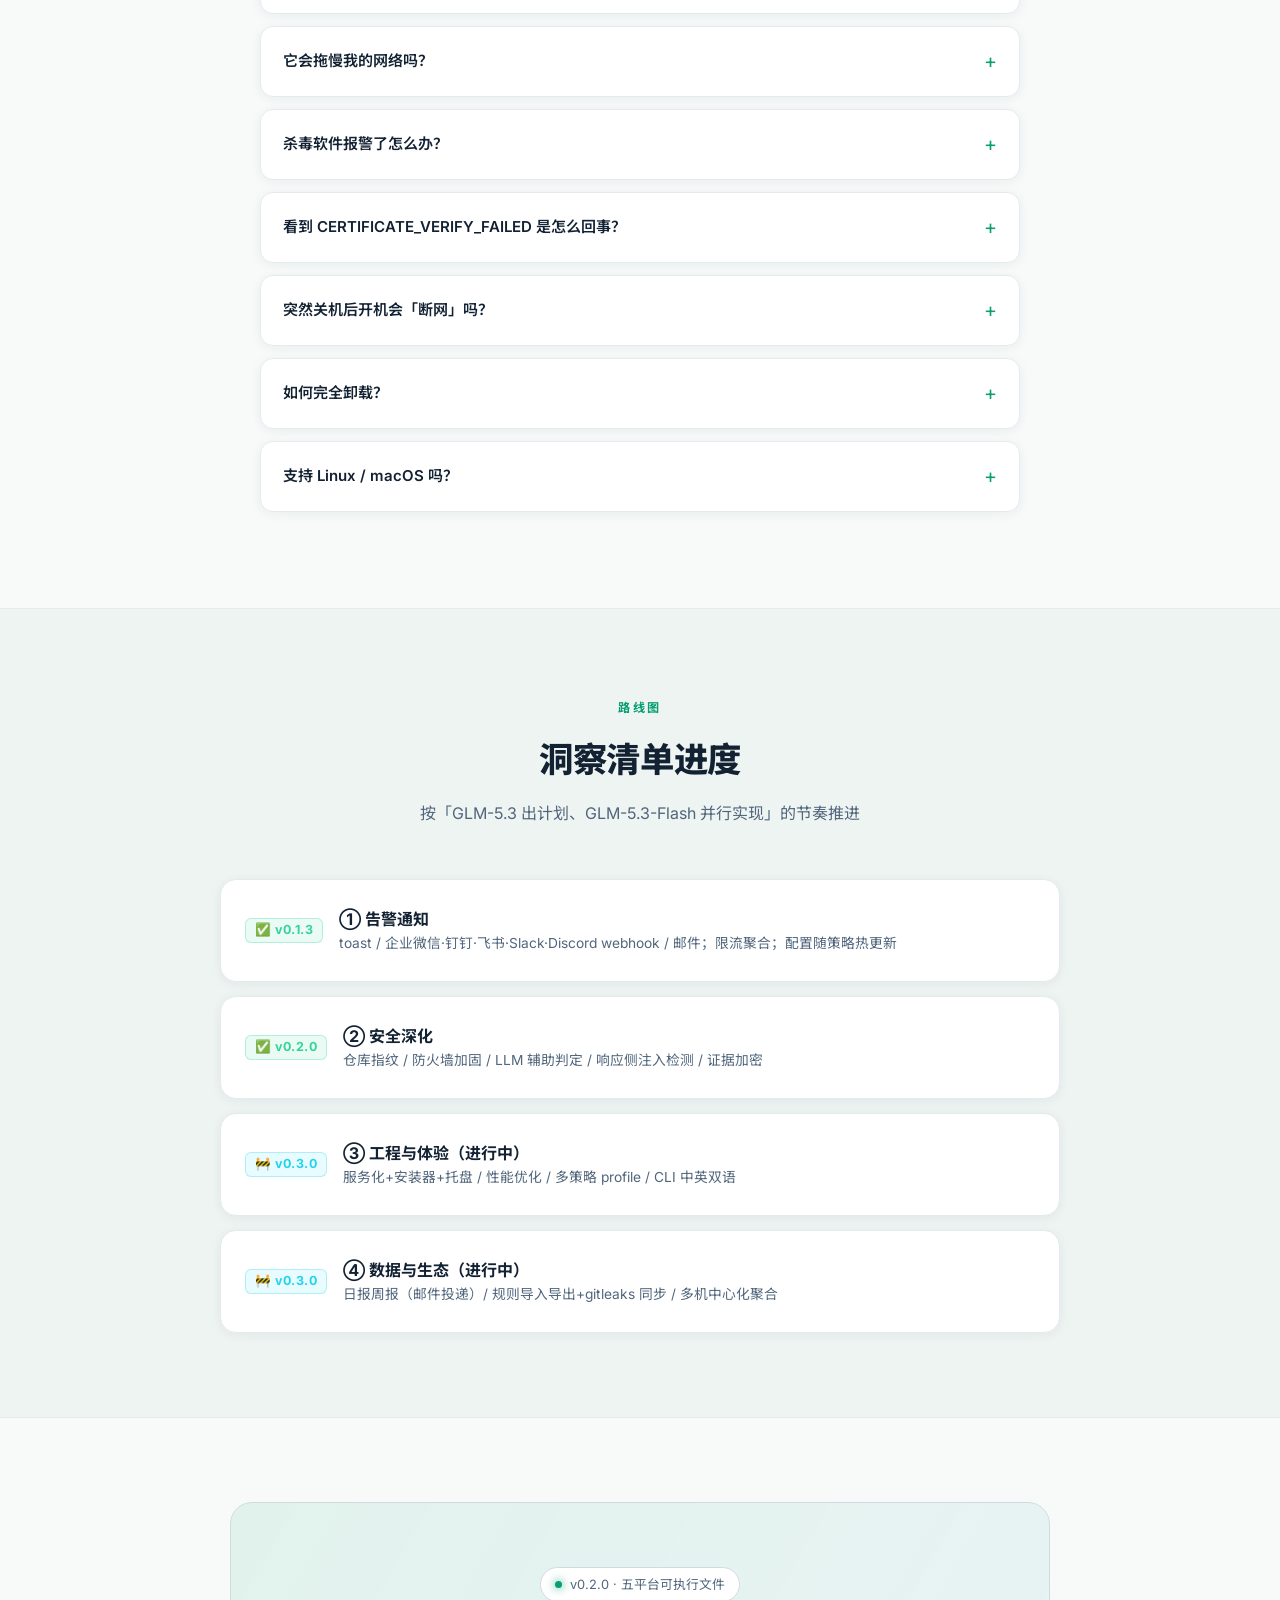
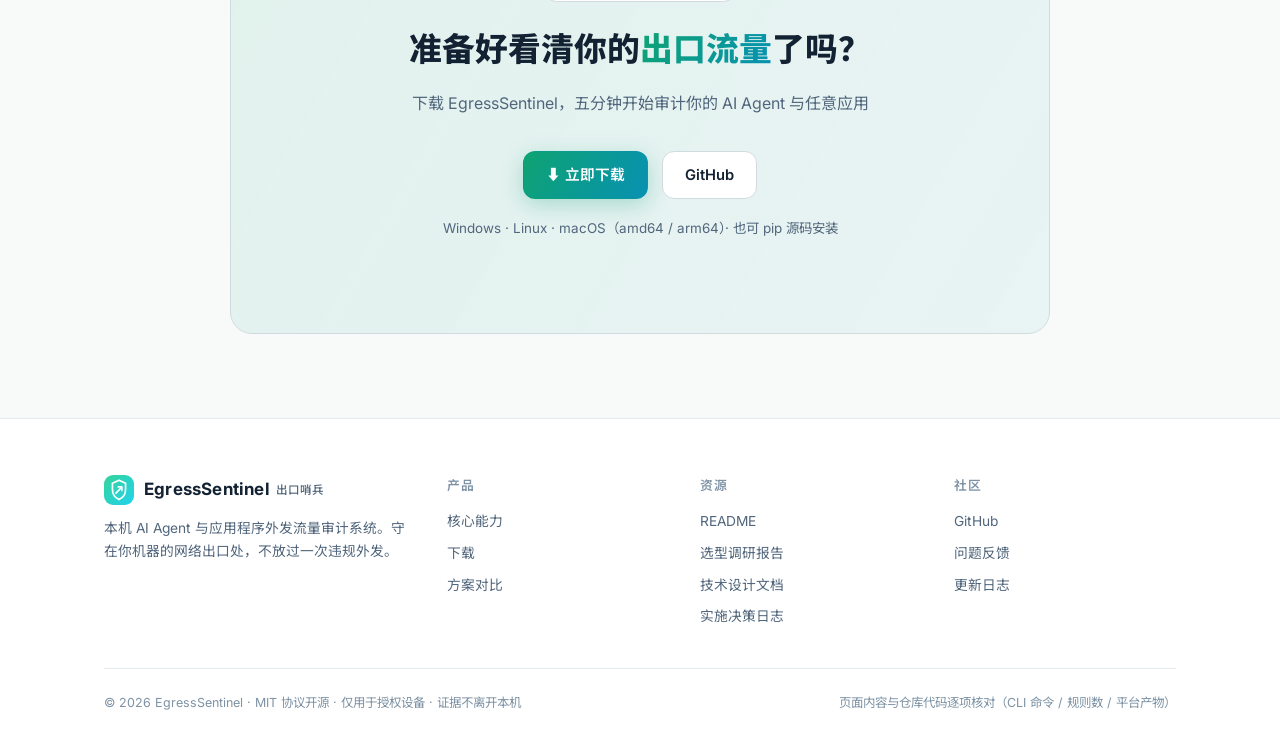
==== commit da028a1f: "site: roadmap status board (1/2 shipped, 3/4 in progress), fingerprint feature card, stats 585+; doc" ====
--- a/website/index.html
+++ b/website/index.html
@@ -353,6 +353,7 @@
       <a href="#ui" data-i18n="nav.ui">操作界面</a>
       <a href="#quickstart" data-i18n="nav.quickstart">快速开始</a>
       <a href="#faq" data-i18n="nav.faq">常见问题</a>
+      <a href="#roadmap" data-i18n="nav.roadmap">路线图</a>
     </div>
     <div class="nav-cta">
       <button class="iconbtn" id="themeToggle" aria-label="切换主题">🌙</button>
@@ -399,7 +400,7 @@
 <!-- ============ 2 · 统计带 ============ -->
 <div class="stats">
   <div class="stats-inner">
-    <div class="stat"><div class="n grad-text">290+</div><div class="l" data-i18n="stat.t1">自动化测试全绿</div></div>
+    <div class="stat"><div class="n grad-text">585+</div><div class="l" data-i18n="stat.t1">自动化测试全绿</div></div>
     <div class="stat"><div class="n grad-text">43</div><div class="l" data-i18n="stat.t2">密钥检测规则（gitleaks 移植）</div></div>
     <div class="stat"><div class="n grad-text">5</div><div class="l" data-i18n="stat.t3">发布平台（Linux/macOS/Windows × amd64/arm64）</div></div>
     <div class="stat"><div class="n grad-text">MIT</div><div class="l" data-i18n="stat.t4">开源协议 · 证据不出本机</div></div>
@@ -442,6 +443,7 @@
       <div class="card"><div class="ic">↩️</div><h3 data-i18n="feat.c6t">完整可逆，本地留痕</h3><p data-i18n="feat.c6p">所有系统改动 journal-first 记录，<code>aaa teardown</code> 幂等还原（崩溃后仍完整还原）；证据仅存本机 SQLite，保留期可配。</p></div>
       <div class="card"><div class="ic">🚀</div><h3 data-i18n="feat.c7t">安装即守护，全量监控</h3><p data-i18n="feat.c7p">setup 完成即默认后台启动：五维规则与密钥/PII/代码三大扫描器开箱全开，开机自启——无需手动配置、无需重启。</p></div>
       <div class="card"><div class="ic">🤖</div><h3 data-i18n="feat.c8t">常驻与自愈，杜绝断网</h3><p data-i18n="feat.c8p">关机/注销 4 秒优雅收尾不阻塞系统；开机自启拉起代理；watchdog 检测「代理已启用但进程没跑」自动还原网络——没有 VPN 式开机断网问题。</p></div>
+      <div class="card" style="border-color:rgba(168,85,247,.4)"><div class="ic">🧬</div><h3 data-i18n="feat.c9t">仓库指纹检测（独家）</h3><p data-i18n="feat.c9p">预扫描你的 git 仓库生成 n-gram 指纹索引，请求体逐片比对——命中精确到<b>哪个文件哪一行</b>被外发，误报大降；另有 LLM 辅助判定、响应侧注入检测与证据 AES-256-GCM 加密（v0.2.0，默认关闭按需开启）。</p></div>
     </div>
   </div>
 </section>
@@ -648,6 +650,35 @@
   </div>
 </section>
 
+<!-- ============ 9.5 · 路线图状态板 ============ -->
+<section id="roadmap" style="background:var(--bg3);border-block:1px solid var(--border)">
+  <div class="wrap">
+    <div class="sec-head">
+      <span class="eyebrow" data-i18n="rm.eyebrow">路线图</span>
+      <h2 data-i18n="rm.h2">洞察清单进度</h2>
+      <p data-i18n="rm.p">按「GLM-5.3 出计划、GLM-5.3-Flash 并行实现」的节奏推进</p>
+    </div>
+    <div style="display:flex;flex-direction:column;gap:14px;max-width:840px;margin:0 auto">
+      <div class="card" style="display:flex;gap:16px;align-items:center;text-align:left;flex-wrap:wrap">
+        <span class="tag allow" style="font-size:.78rem">✅ v0.1.3</span>
+        <div style="flex:1;min-width:280px"><b data-i18n="rm.1t">① 告警通知</b><div style="color:var(--muted);font-size:.86rem" data-i18n="rm.1p">toast / 企业微信·钉钉·飞书·Slack·Discord webhook / 邮件；限流聚合；配置随策略热更新</div></div>
+      </div>
+      <div class="card" style="display:flex;gap:16px;align-items:center;text-align:left;flex-wrap:wrap">
+        <span class="tag allow" style="font-size:.78rem">✅ v0.2.0</span>
+        <div style="flex:1;min-width:280px"><b data-i18n="rm.2t">② 安全深化</b><div style="color:var(--muted);font-size:.86rem" data-i18n="rm.2p">仓库指纹 / 防火墙加固 / LLM 辅助判定 / 响应侧注入检测 / 证据加密</div></div>
+      </div>
+      <div class="card" style="display:flex;gap:16px;align-items:center;text-align:left;flex-wrap:wrap">
+        <span class="tag confirm" style="font-size:.78rem">🚧 v0.3.0</span>
+        <div style="flex:1;min-width:280px"><b data-i18n="rm.3t">③ 工程与体验（进行中）</b><div style="color:var(--muted);font-size:.86rem" data-i18n="rm.3p">服务化+安装器+托盘 / 性能优化 / 多策略 profile / CLI 中英双语</div></div>
+      </div>
+      <div class="card" style="display:flex;gap:16px;align-items:center;text-align:left;flex-wrap:wrap">
+        <span class="tag confirm" style="font-size:.78rem">🚧 v0.3.0</span>
+        <div style="flex:1;min-width:280px"><b data-i18n="rm.4t">④ 数据与生态（进行中）</b><div style="color:var(--muted);font-size:.86rem" data-i18n="rm.4p">日报周报（邮件投递）/ 规则导入导出+gitleaks 同步 / 多机中心化聚合</div></div>
+      </div>
+    </div>
+  </div>
+</section>
+
 <!-- ============ 10 · CTA ============ -->
 <section>
   <div class="wrap">
@@ -736,7 +767,16 @@
   "hero.h1b": "sending your code?",
   "hero.sub": "<b>EgressSentinel</b> is a local audit proxy for AI agents: it decrypts the HTTPS traffic of <b>any process</b>, attributes every request to its <b>source process</b>, and <b>blocks in-flight</b> secret and code exfiltration with a five-dimension ruleset — fully logged locally, no opt-in from apps required.",
   "cta.download": "⬇ Free Download", "cta.docs": "Documentation",
-  "cta.badge": "v0.1.0 · executables for 5 platforms",
+  "cta.badge": "v0.2.0 · executables for 5 platforms",
+  "nav.roadmap": "Roadmap",
+  "feat.c9t": "Repo-fingerprint leak detection (exclusive)",
+  "feat.c9p": "Pre-scan your git repos into an n-gram fingerprint index and match request bodies chunk-by-chunk — pinpoint exactly <b>which file and line</b> is being exfiltrated. Plus LLM judging, response-side injection detection and AES-256-GCM evidence encryption (v0.2.0, off by default).",
+  "rm.eyebrow": "Roadmap", "rm.h2": "Insight-list progress",
+  "rm.p": "Shipped as \"GLM-5.3 plans, GLM-5.3-Flash implements in parallel\"",
+  "rm.1t": "① Alert notifications", "rm.1p": "toast / wecom·dingtalk·feishu·slack·discord webhooks / email; rate-limited digests; hot-reloaded config",
+  "rm.2t": "② Security deepening", "rm.2p": "repo fingerprint / firewall harden / LLM judge / response-side injection detection / evidence encryption",
+  "rm.3t": "③ Engineering & experience (in progress)", "rm.3p": "service + installer + tray / performance / policy profiles / bilingual CLI",
+  "rm.4t": "④ Data & ecosystem (in progress)", "rm.4p": "daily & weekly reports / rule import-export + gitleaks sync / multi-machine aggregation",
   "cta.h2a": "Ready to see your ", "cta.h2b": "egress traffic", "cta.h2c": "?",
   "cta.p": "Download EgressSentinel and start auditing your AI agents in five minutes",
   "cta.dl2": "⬇ Download Now",
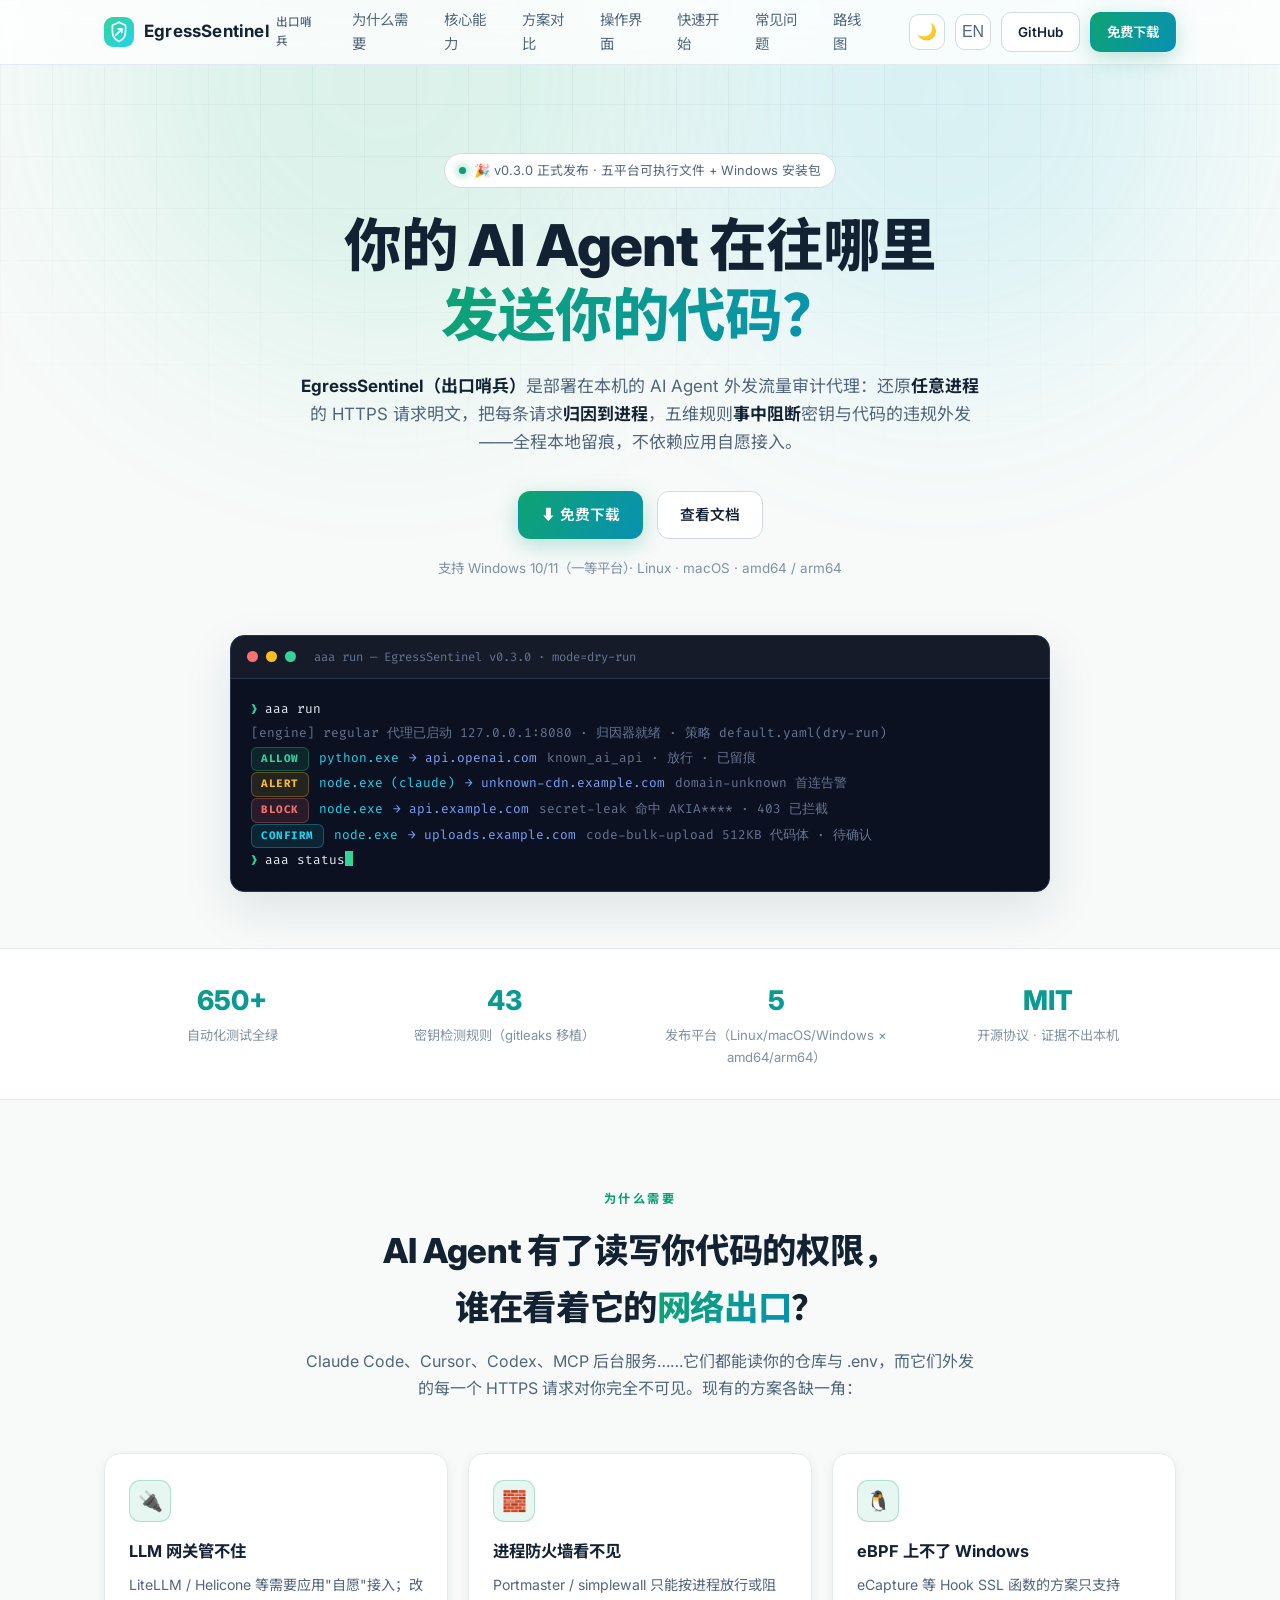
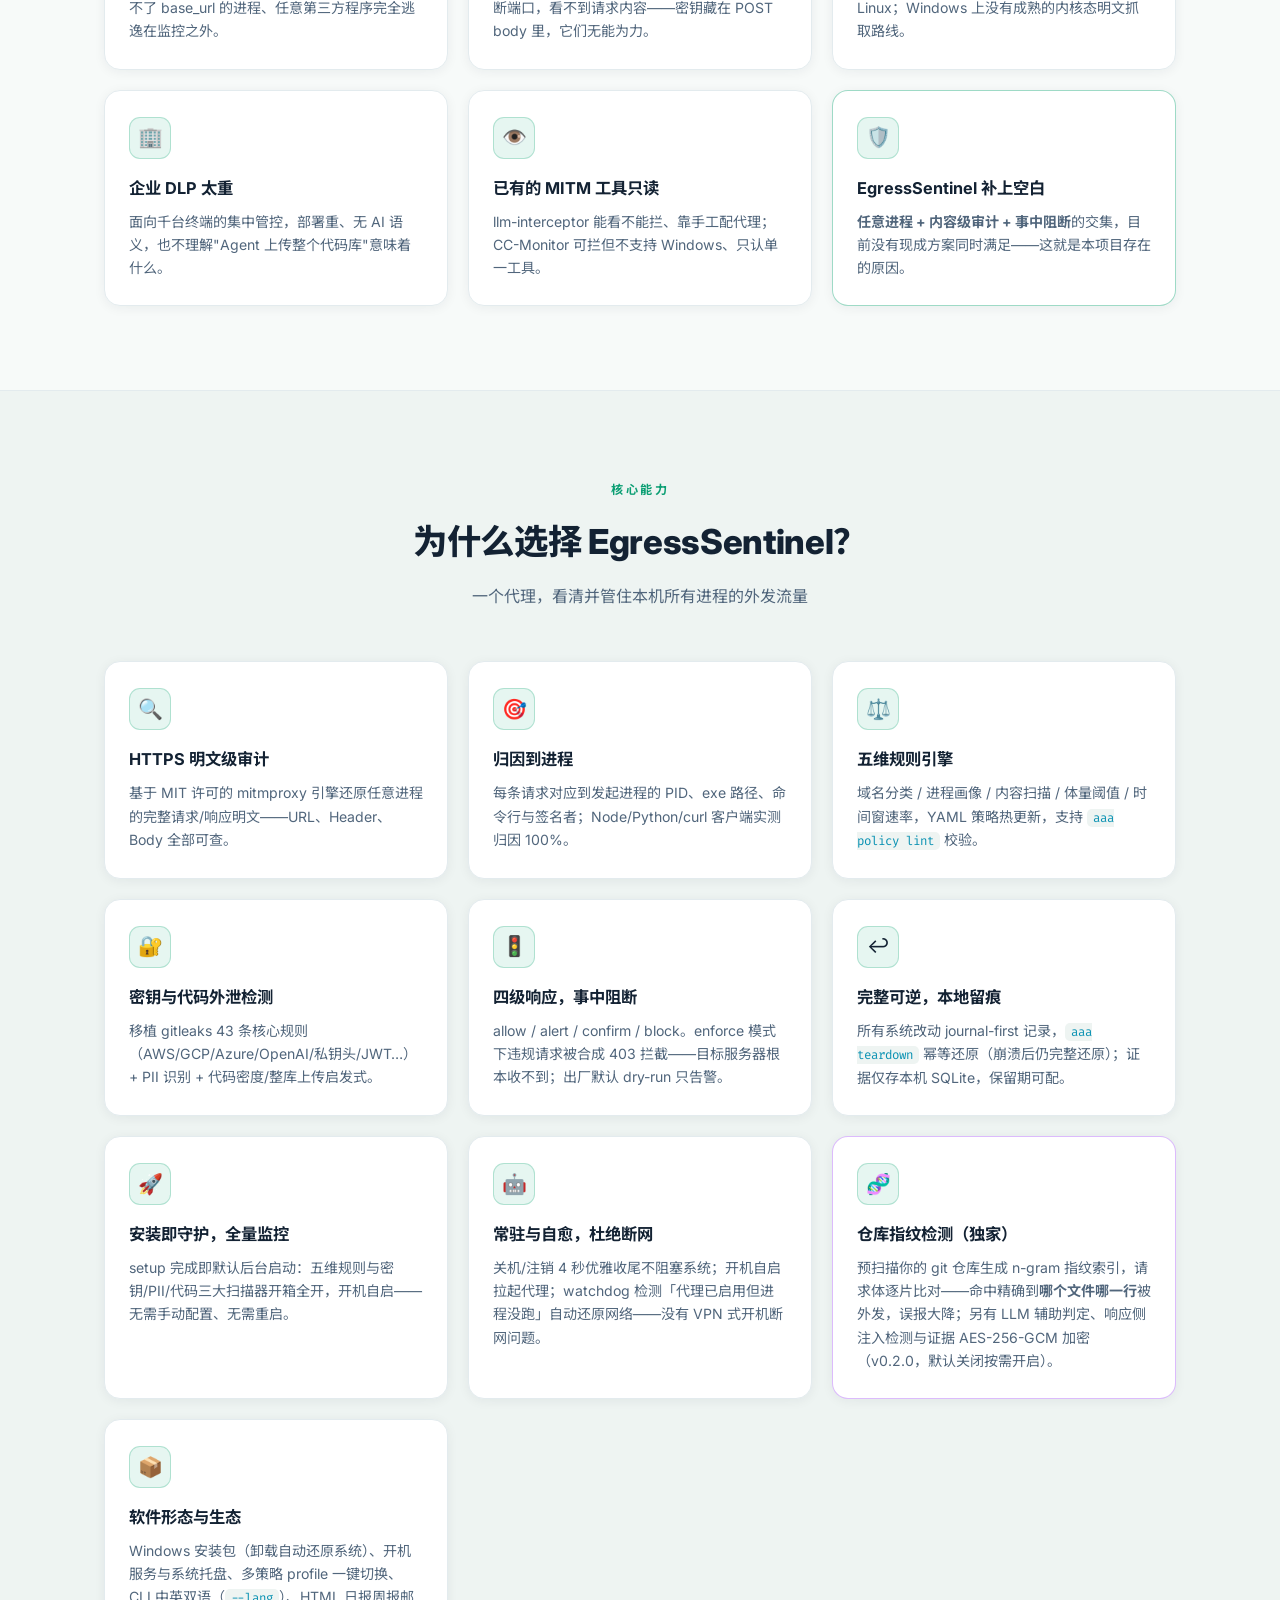
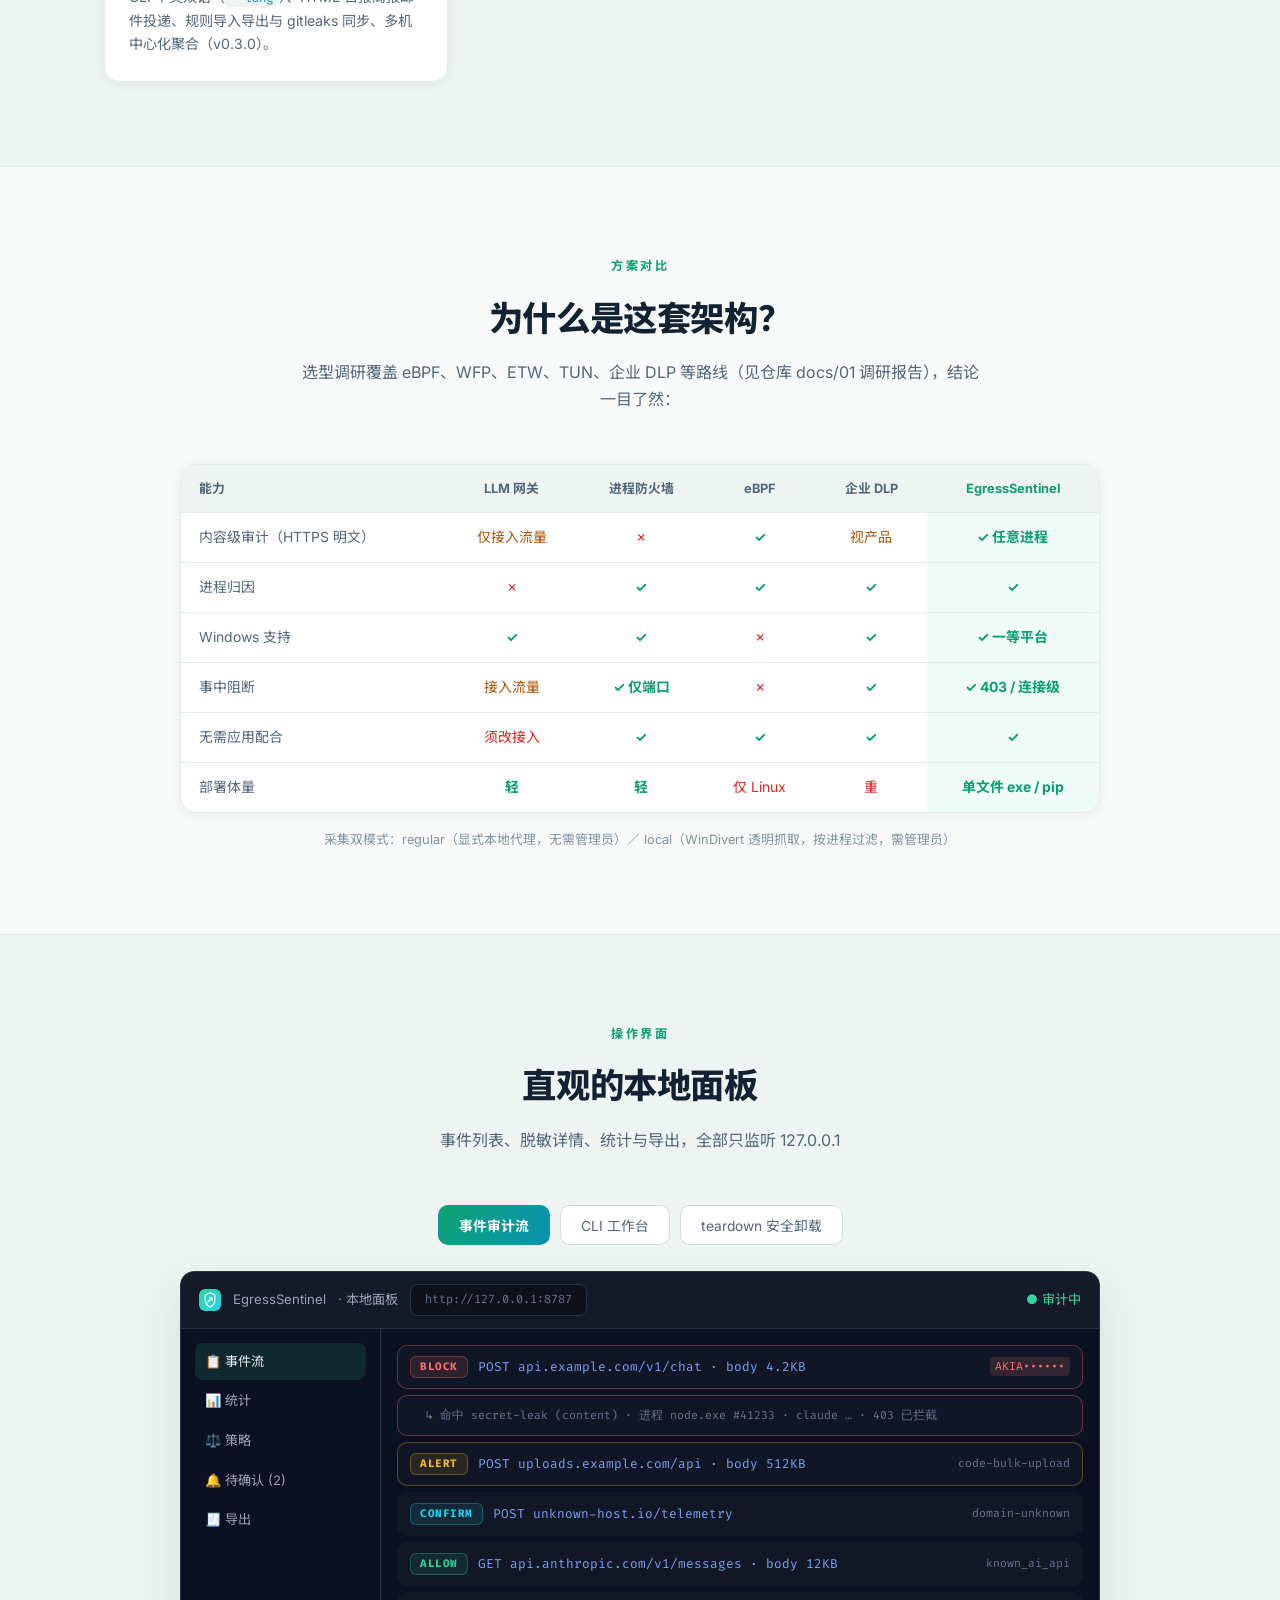
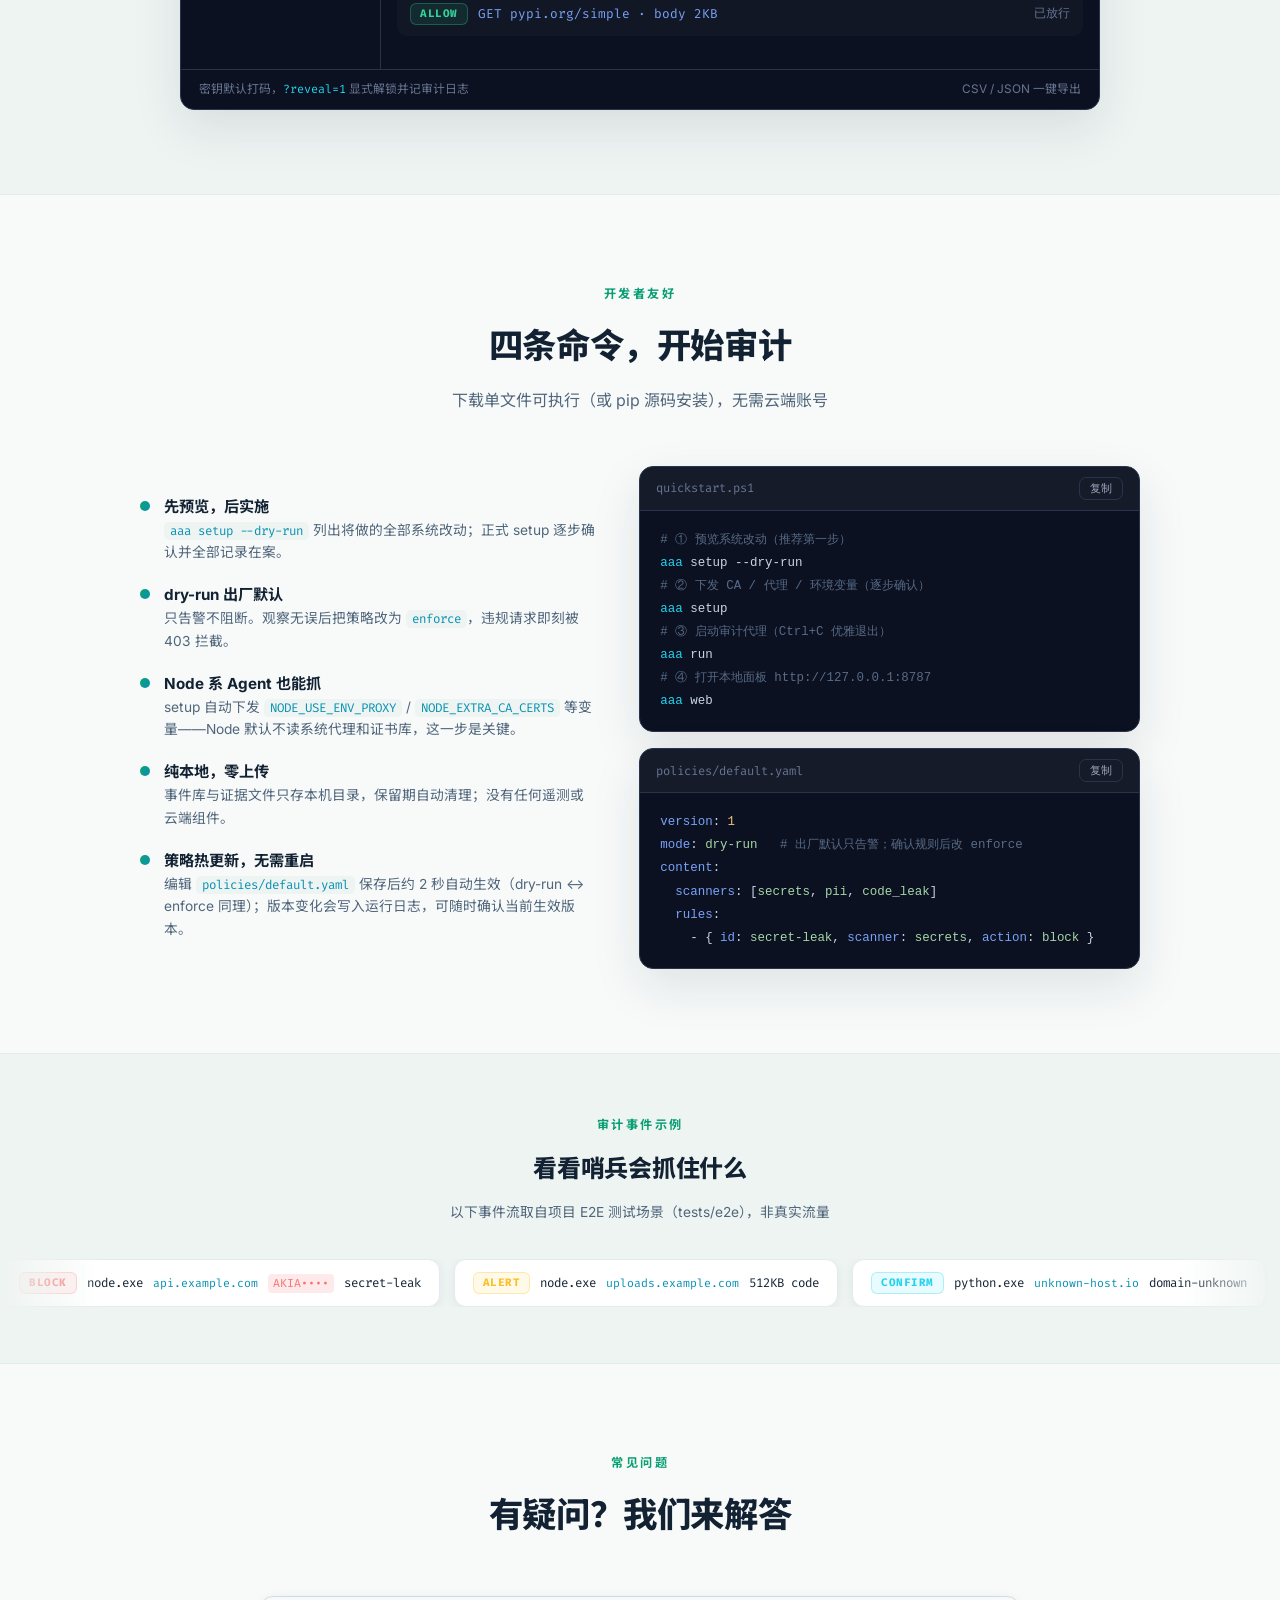
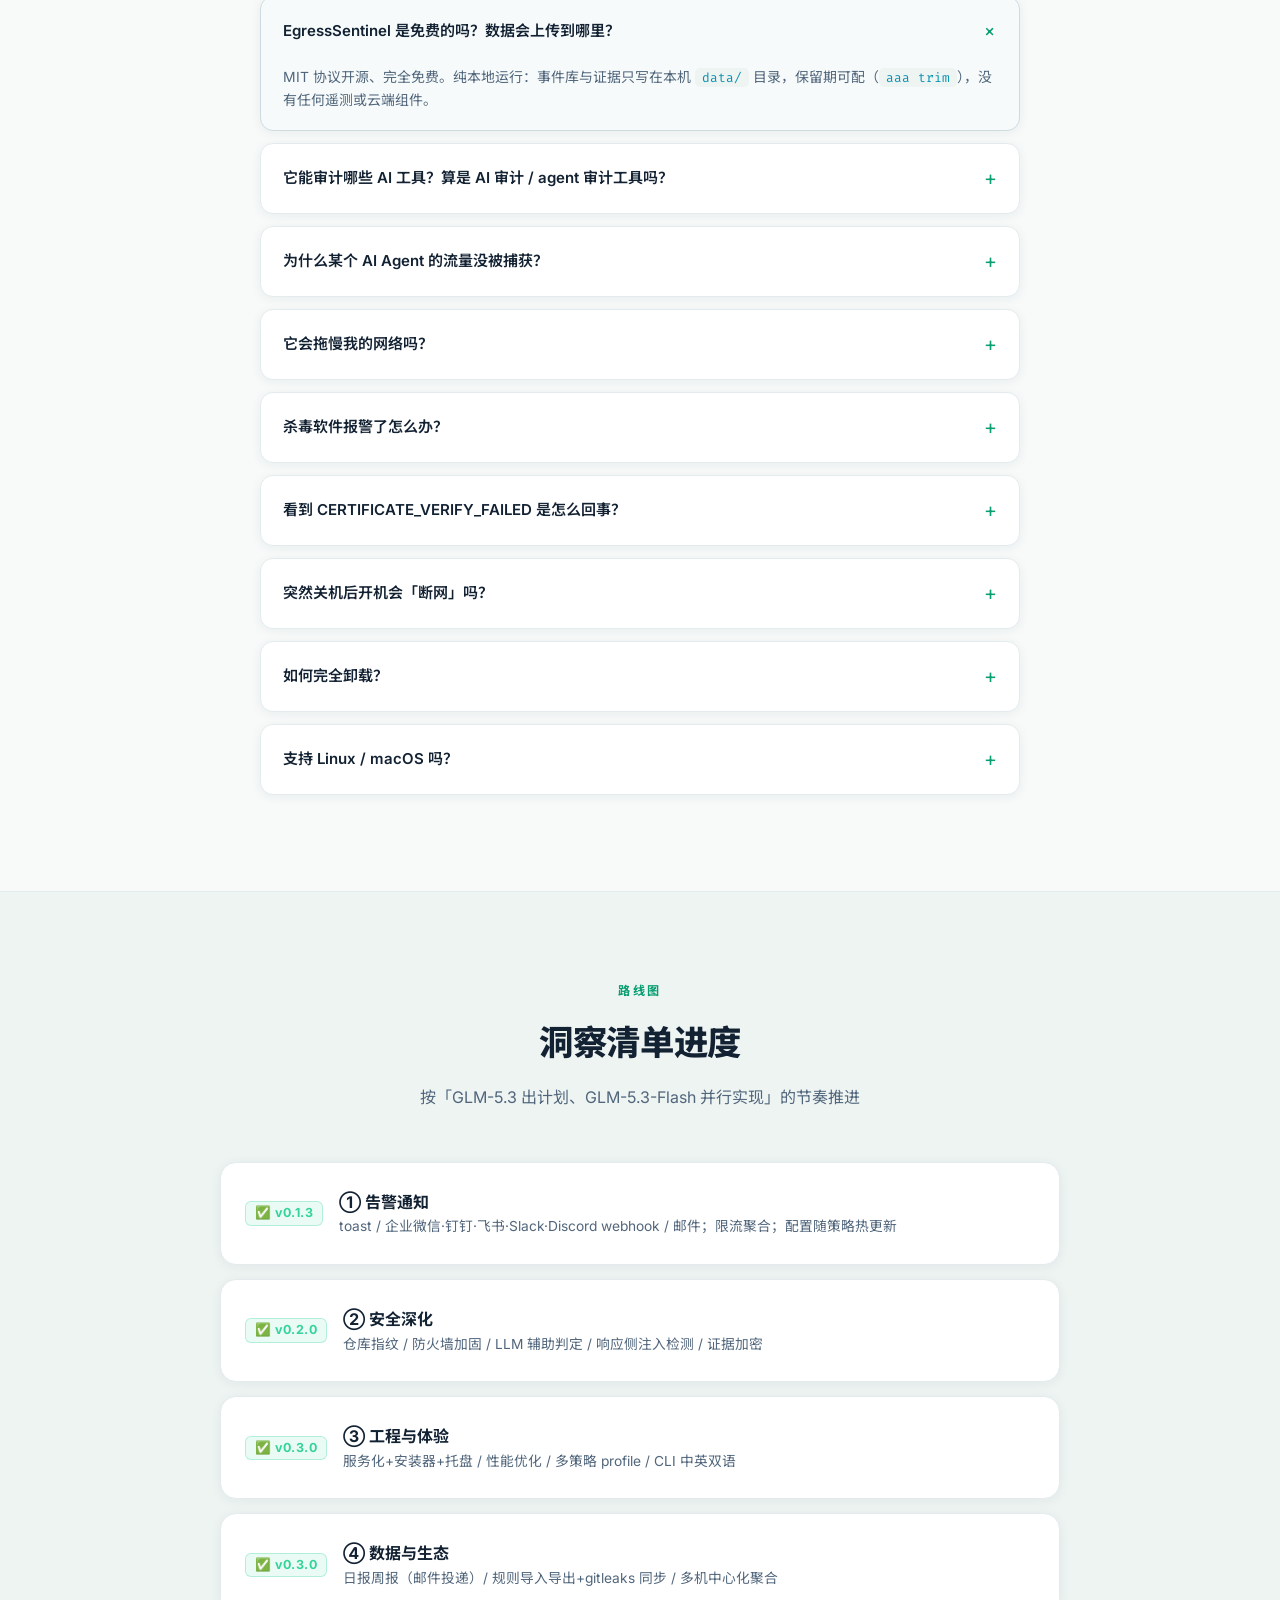
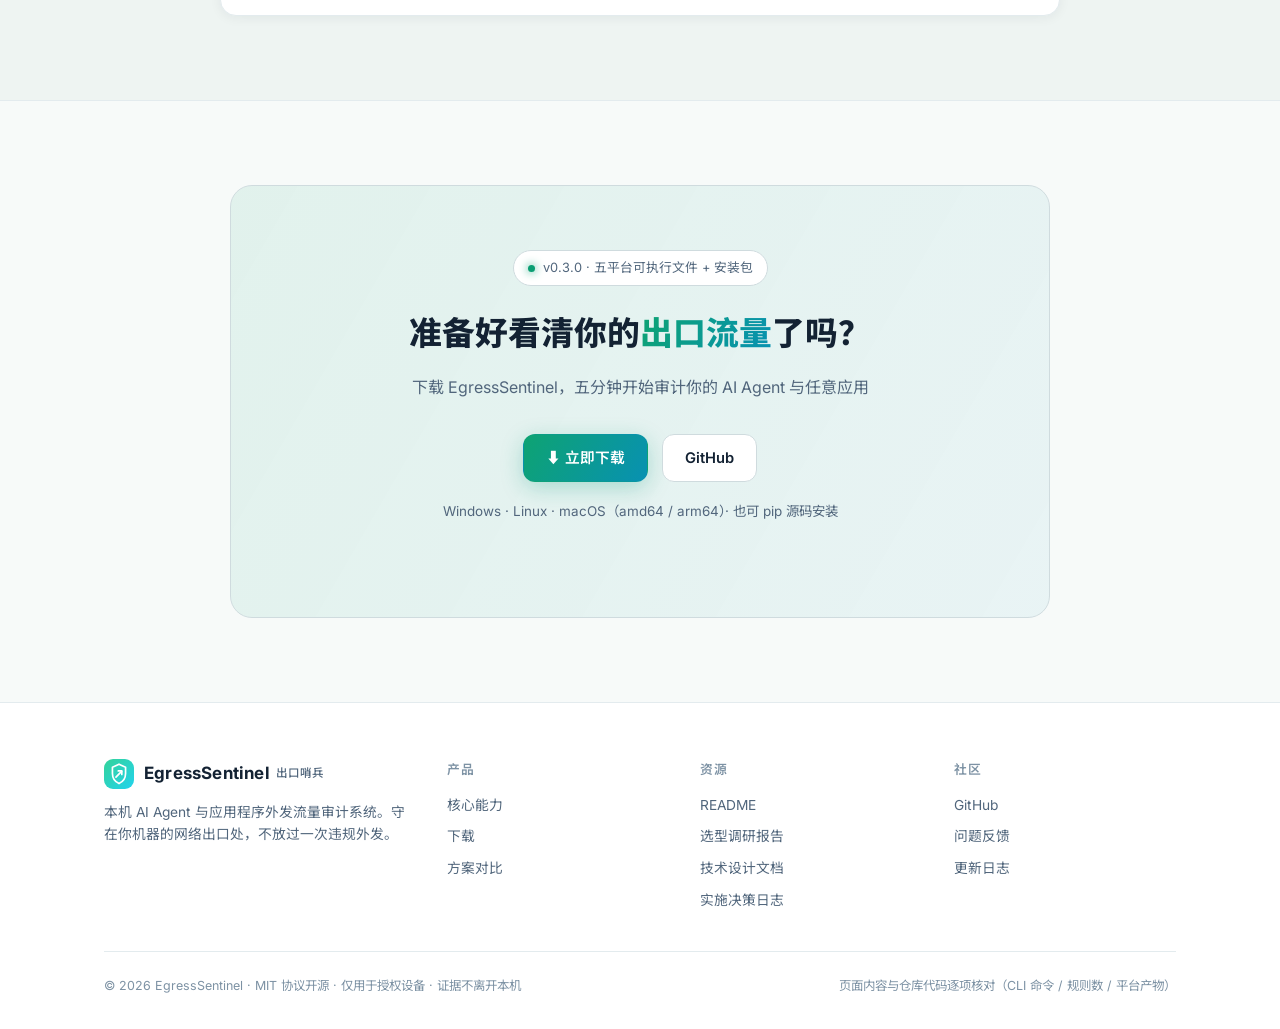
==== commit 2990049e: "feat(v0.3.0): experience & ecosystem - service/tray/installer, perf (WAL+batch+sampling), bilingual " ====
--- a/website/index.html
+++ b/website/index.html
@@ -368,7 +368,7 @@
 <header class="hero" id="top">
   <div class="wrap">
     <div class="hero-badge">
-      <span class="pill"><span class="dot"></span><span data-i18n="hero.badge">🎉 v0.2.0 正式发布 · 五平台可执行文件已上线</span></span>
+      <span class="pill"><span class="dot"></span><span data-i18n="hero.badge">🎉 v0.3.0 正式发布 · 五平台可执行文件 + Windows 安装包</span></span>
     </div>
     <h1><span data-i18n="hero.h1a">你的 AI Agent 在往哪里</span><br><span class="grad-text" data-i18n="hero.h1b">发送你的代码？</span></h1>
     <p class="sub" data-i18n="hero.sub"><b>EgressSentinel（出口哨兵）</b>是部署在本机的 AI Agent 外发流量审计代理：还原<b>任意进程</b>的 HTTPS 请求明文，把每条请求<b>归因到进程</b>，五维规则<b>事中阻断</b>密钥与代码的违规外发——全程本地留痕，不依赖应用自愿接入。</p>
@@ -382,7 +382,7 @@
     <div class="term">
       <div class="term-bar">
         <i style="background:#f87171"></i><i style="background:#fbbf24"></i><i style="background:#34d399"></i>
-        <span class="t mono" data-i18n="term.title">aaa run — EgressSentinel v0.2.0 · mode=dry-run</span>
+        <span class="t mono" data-i18n="term.title">aaa run — EgressSentinel v0.3.0 · mode=dry-run</span>
       </div>
       <div class="term-body mono">
         <div class="cmd">aaa run</div>
@@ -400,7 +400,7 @@
 <!-- ============ 2 · 统计带 ============ -->
 <div class="stats">
   <div class="stats-inner">
-    <div class="stat"><div class="n grad-text">585+</div><div class="l" data-i18n="stat.t1">自动化测试全绿</div></div>
+    <div class="stat"><div class="n grad-text">650+</div><div class="l" data-i18n="stat.t1">自动化测试全绿</div></div>
     <div class="stat"><div class="n grad-text">43</div><div class="l" data-i18n="stat.t2">密钥检测规则（gitleaks 移植）</div></div>
     <div class="stat"><div class="n grad-text">5</div><div class="l" data-i18n="stat.t3">发布平台（Linux/macOS/Windows × amd64/arm64）</div></div>
     <div class="stat"><div class="n grad-text">MIT</div><div class="l" data-i18n="stat.t4">开源协议 · 证据不出本机</div></div>
@@ -444,6 +444,7 @@
       <div class="card"><div class="ic">🚀</div><h3 data-i18n="feat.c7t">安装即守护，全量监控</h3><p data-i18n="feat.c7p">setup 完成即默认后台启动：五维规则与密钥/PII/代码三大扫描器开箱全开，开机自启——无需手动配置、无需重启。</p></div>
       <div class="card"><div class="ic">🤖</div><h3 data-i18n="feat.c8t">常驻与自愈，杜绝断网</h3><p data-i18n="feat.c8p">关机/注销 4 秒优雅收尾不阻塞系统；开机自启拉起代理；watchdog 检测「代理已启用但进程没跑」自动还原网络——没有 VPN 式开机断网问题。</p></div>
       <div class="card" style="border-color:rgba(168,85,247,.4)"><div class="ic">🧬</div><h3 data-i18n="feat.c9t">仓库指纹检测（独家）</h3><p data-i18n="feat.c9p">预扫描你的 git 仓库生成 n-gram 指纹索引，请求体逐片比对——命中精确到<b>哪个文件哪一行</b>被外发，误报大降；另有 LLM 辅助判定、响应侧注入检测与证据 AES-256-GCM 加密（v0.2.0，默认关闭按需开启）。</p></div>
+      <div class="card"><div class="ic">📦</div><h3 data-i18n="feat.c10t">软件形态与生态</h3><p data-i18n="feat.c10p">Windows 安装包（卸载自动还原系统）、开机服务与系统托盘、多策略 profile 一键切换、CLI 中英双语（<code>--lang</code>）、HTML 日报周报邮件投递、规则导入导出与 gitleaks 同步、多机中心化聚合（v0.3.0）。</p></div>
     </div>
   </div>
 </section>
@@ -668,12 +669,12 @@
         <div style="flex:1;min-width:280px"><b data-i18n="rm.2t">② 安全深化</b><div style="color:var(--muted);font-size:.86rem" data-i18n="rm.2p">仓库指纹 / 防火墙加固 / LLM 辅助判定 / 响应侧注入检测 / 证据加密</div></div>
       </div>
       <div class="card" style="display:flex;gap:16px;align-items:center;text-align:left;flex-wrap:wrap">
-        <span class="tag confirm" style="font-size:.78rem">🚧 v0.3.0</span>
-        <div style="flex:1;min-width:280px"><b data-i18n="rm.3t">③ 工程与体验（进行中）</b><div style="color:var(--muted);font-size:.86rem" data-i18n="rm.3p">服务化+安装器+托盘 / 性能优化 / 多策略 profile / CLI 中英双语</div></div>
+        <span class="tag allow" style="font-size:.78rem">✅ v0.3.0</span>
+        <div style="flex:1;min-width:280px"><b data-i18n="rm.3t">③ 工程与体验</b><div style="color:var(--muted);font-size:.86rem" data-i18n="rm.3p">服务化+安装器+托盘 / 性能优化 / 多策略 profile / CLI 中英双语</div></div>
       </div>
       <div class="card" style="display:flex;gap:16px;align-items:center;text-align:left;flex-wrap:wrap">
-        <span class="tag confirm" style="font-size:.78rem">🚧 v0.3.0</span>
-        <div style="flex:1;min-width:280px"><b data-i18n="rm.4t">④ 数据与生态（进行中）</b><div style="color:var(--muted);font-size:.86rem" data-i18n="rm.4p">日报周报（邮件投递）/ 规则导入导出+gitleaks 同步 / 多机中心化聚合</div></div>
+        <span class="tag allow" style="font-size:.78rem">✅ v0.3.0</span>
+        <div style="flex:1;min-width:280px"><b data-i18n="rm.4t">④ 数据与生态</b><div style="color:var(--muted);font-size:.86rem" data-i18n="rm.4p">日报周报（邮件投递）/ 规则导入导出+gitleaks 同步 / 多机中心化聚合</div></div>
       </div>
     </div>
   </div>
@@ -683,7 +684,7 @@
 <section>
   <div class="wrap">
     <div class="cta-box">
-      <span class="pill" style="margin-bottom:20px"><span class="dot"></span><span data-i18n="cta.badge">v0.2.0 · 五平台可执行文件</span></span>
+      <span class="pill" style="margin-bottom:20px"><span class="dot"></span><span data-i18n="cta.badge">v0.3.0 · 五平台可执行文件 + 安装包</span></span>
       <h2><span data-i18n="cta.h2a">准备好看清你的</span><span class="grad-text" data-i18n="cta.h2b">出口流量</span><span data-i18n="cta.h2c">了吗？</span></h2>
       <p data-i18n="cta.p">下载 EgressSentinel，五分钟开始审计你的 AI Agent 与任意应用</p>
       <div class="hero-cta">
@@ -762,27 +763,29 @@
   "nav.why": "Why", "nav.features": "Features", "nav.choice": "Comparison", "nav.ui": "Interface",
   "nav.quickstart": "Quick Start", "nav.faq": "FAQ", "nav.download": "Free Download",
   "nav.features2": "Features", "nav.choice2": "Comparison",
-  "hero.badge": "🎉 v0.2.0 released · executables for 5 platforms",
+  "hero.badge": "🎉 v0.3.0 released · executables + Windows installer",
   "hero.h1a": "Where is your AI agent",
   "hero.h1b": "sending your code?",
   "hero.sub": "<b>EgressSentinel</b> is a local audit proxy for AI agents: it decrypts the HTTPS traffic of <b>any process</b>, attributes every request to its <b>source process</b>, and <b>blocks in-flight</b> secret and code exfiltration with a five-dimension ruleset — fully logged locally, no opt-in from apps required.",
   "cta.download": "⬇ Free Download", "cta.docs": "Documentation",
-  "cta.badge": "v0.2.0 · executables for 5 platforms",
+  "cta.badge": "v0.3.0 · executables + installer, 5 platforms",
   "nav.roadmap": "Roadmap",
   "feat.c9t": "Repo-fingerprint leak detection (exclusive)",
   "feat.c9p": "Pre-scan your git repos into an n-gram fingerprint index and match request bodies chunk-by-chunk — pinpoint exactly <b>which file and line</b> is being exfiltrated. Plus LLM judging, response-side injection detection and AES-256-GCM evidence encryption (v0.2.0, off by default).",
+  "feat.c10t": "Software form & ecosystem",
+  "feat.c10p": "Windows installer (uninstall auto-restores system settings), boot service & system tray, policy profiles, bilingual CLI (<code>--lang</code>), HTML daily/weekly email reports, rule import-export with gitleaks sync, multi-machine aggregation (v0.3.0).",
   "rm.eyebrow": "Roadmap", "rm.h2": "Insight-list progress",
   "rm.p": "Shipped as \"GLM-5.3 plans, GLM-5.3-Flash implements in parallel\"",
   "rm.1t": "① Alert notifications", "rm.1p": "toast / wecom·dingtalk·feishu·slack·discord webhooks / email; rate-limited digests; hot-reloaded config",
   "rm.2t": "② Security deepening", "rm.2p": "repo fingerprint / firewall harden / LLM judge / response-side injection detection / evidence encryption",
-  "rm.3t": "③ Engineering & experience (in progress)", "rm.3p": "service + installer + tray / performance / policy profiles / bilingual CLI",
-  "rm.4t": "④ Data & ecosystem (in progress)", "rm.4p": "daily & weekly reports / rule import-export + gitleaks sync / multi-machine aggregation",
+  "rm.3t": "③ Engineering & experience", "rm.3p": "service + installer + tray / performance / policy profiles / bilingual CLI",
+  "rm.4t": "④ Data & ecosystem", "rm.4p": "daily & weekly reports / rule import-export + gitleaks sync / multi-machine aggregation",
   "cta.h2a": "Ready to see your ", "cta.h2b": "egress traffic", "cta.h2c": "?",
   "cta.p": "Download EgressSentinel and start auditing your AI agents in five minutes",
   "cta.dl2": "⬇ Download Now",
   "cta.platform": "Windows · Linux · macOS (amd64 / arm64) · or install via pip",
   "hero.platform": "Windows 10/11 (first-class) · Linux · macOS · amd64 / arm64",
-  "term.title": "aaa run — EgressSentinel v0.2.0 · mode=dry-run",
+  "term.title": "aaa run — EgressSentinel v0.3.0 · mode=dry-run",
   "term.engine": "[engine] regular proxy on 127.0.0.1:8080 · attributor ready · policy default.yaml (dry-run)",
   "term.ev1": "known_ai_api · allowed · logged", "term.ev2": "domain-unknown first-seen alert",
   "term.ev3": "secret-leak matched AKIA**** · blocked with 403",
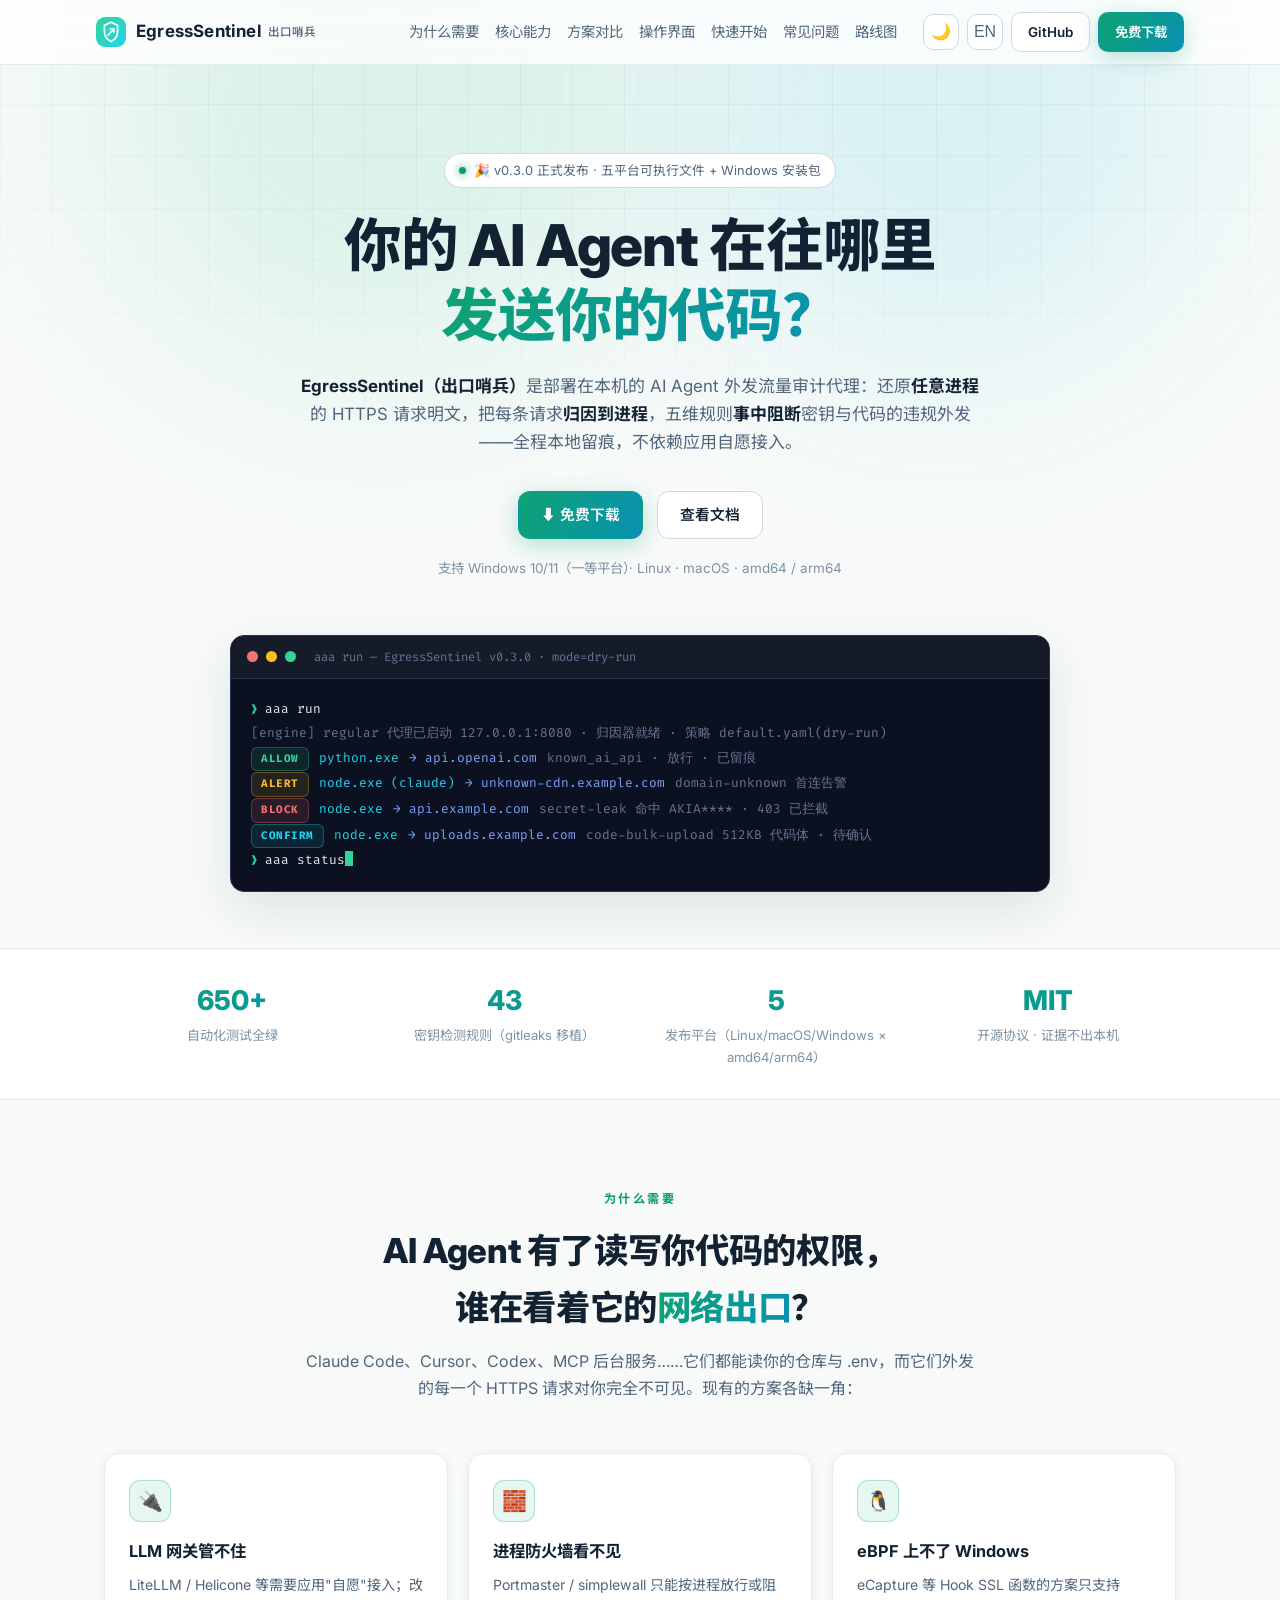
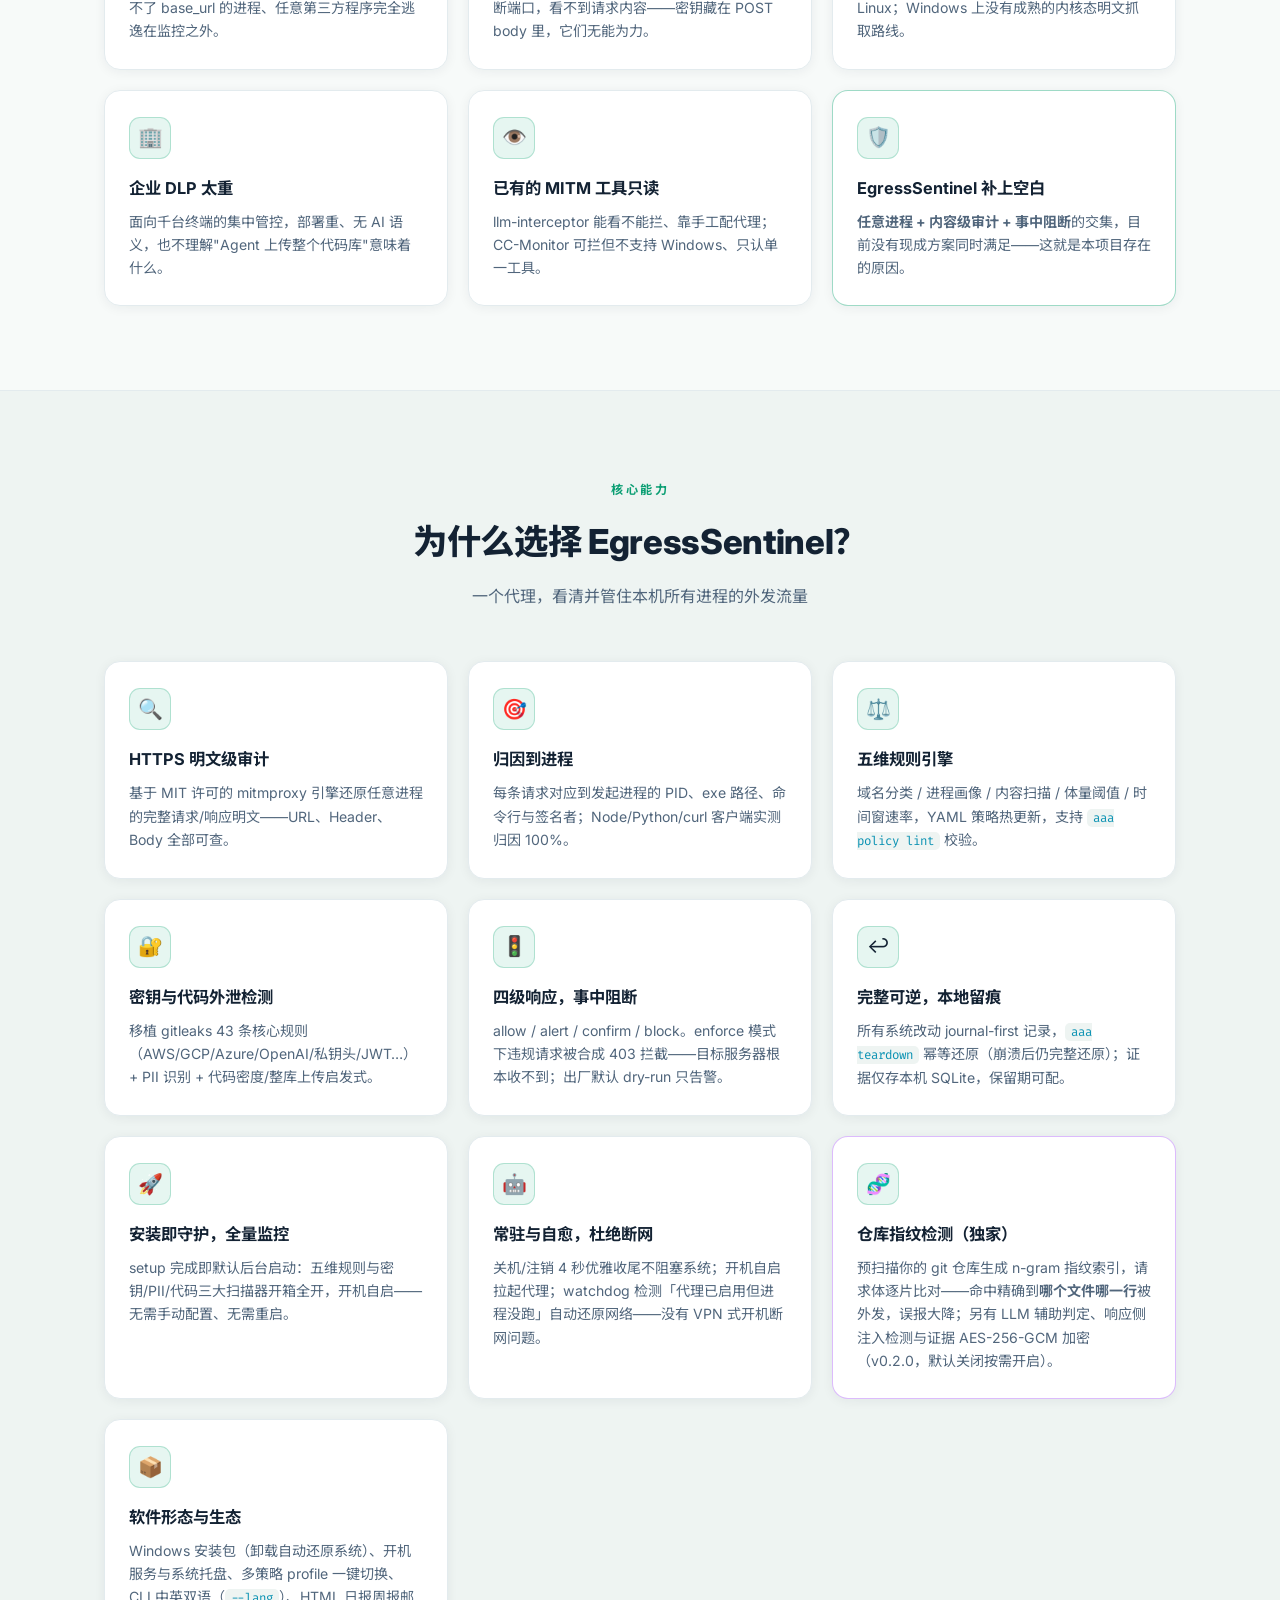
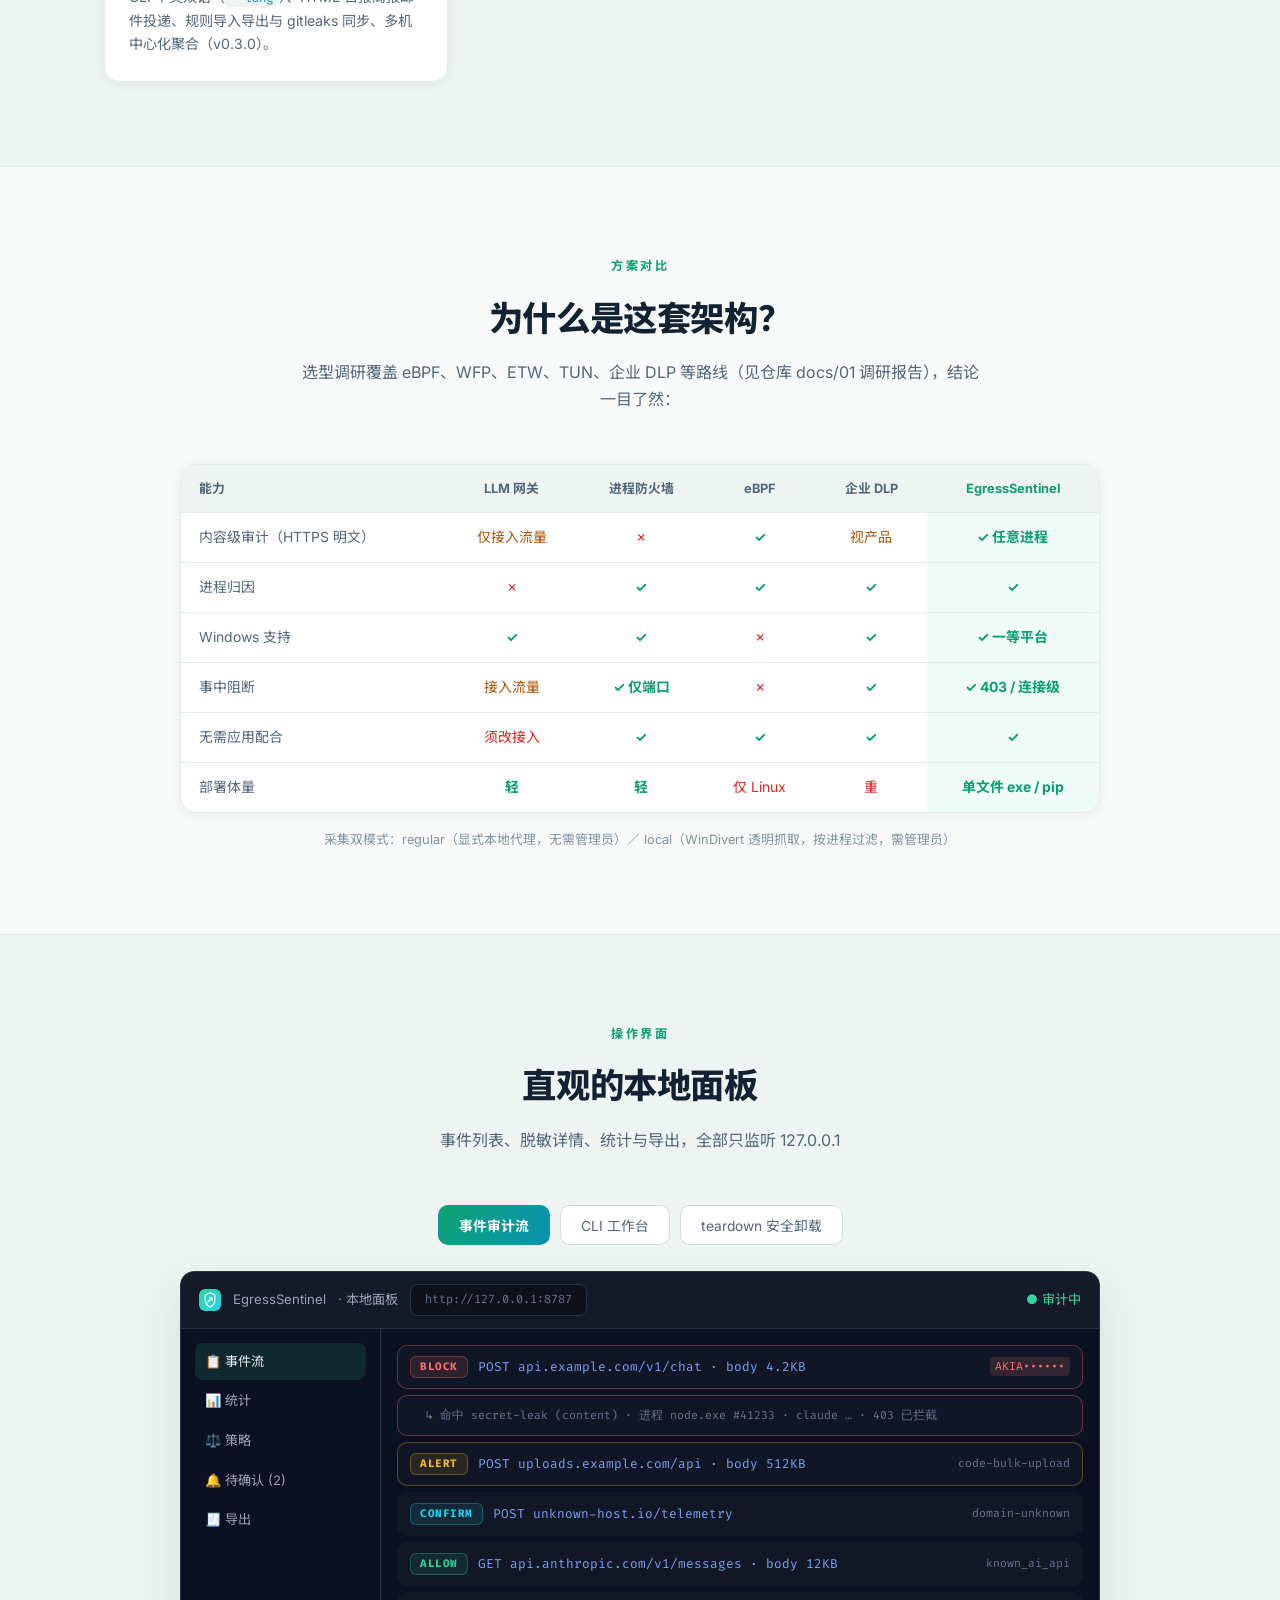
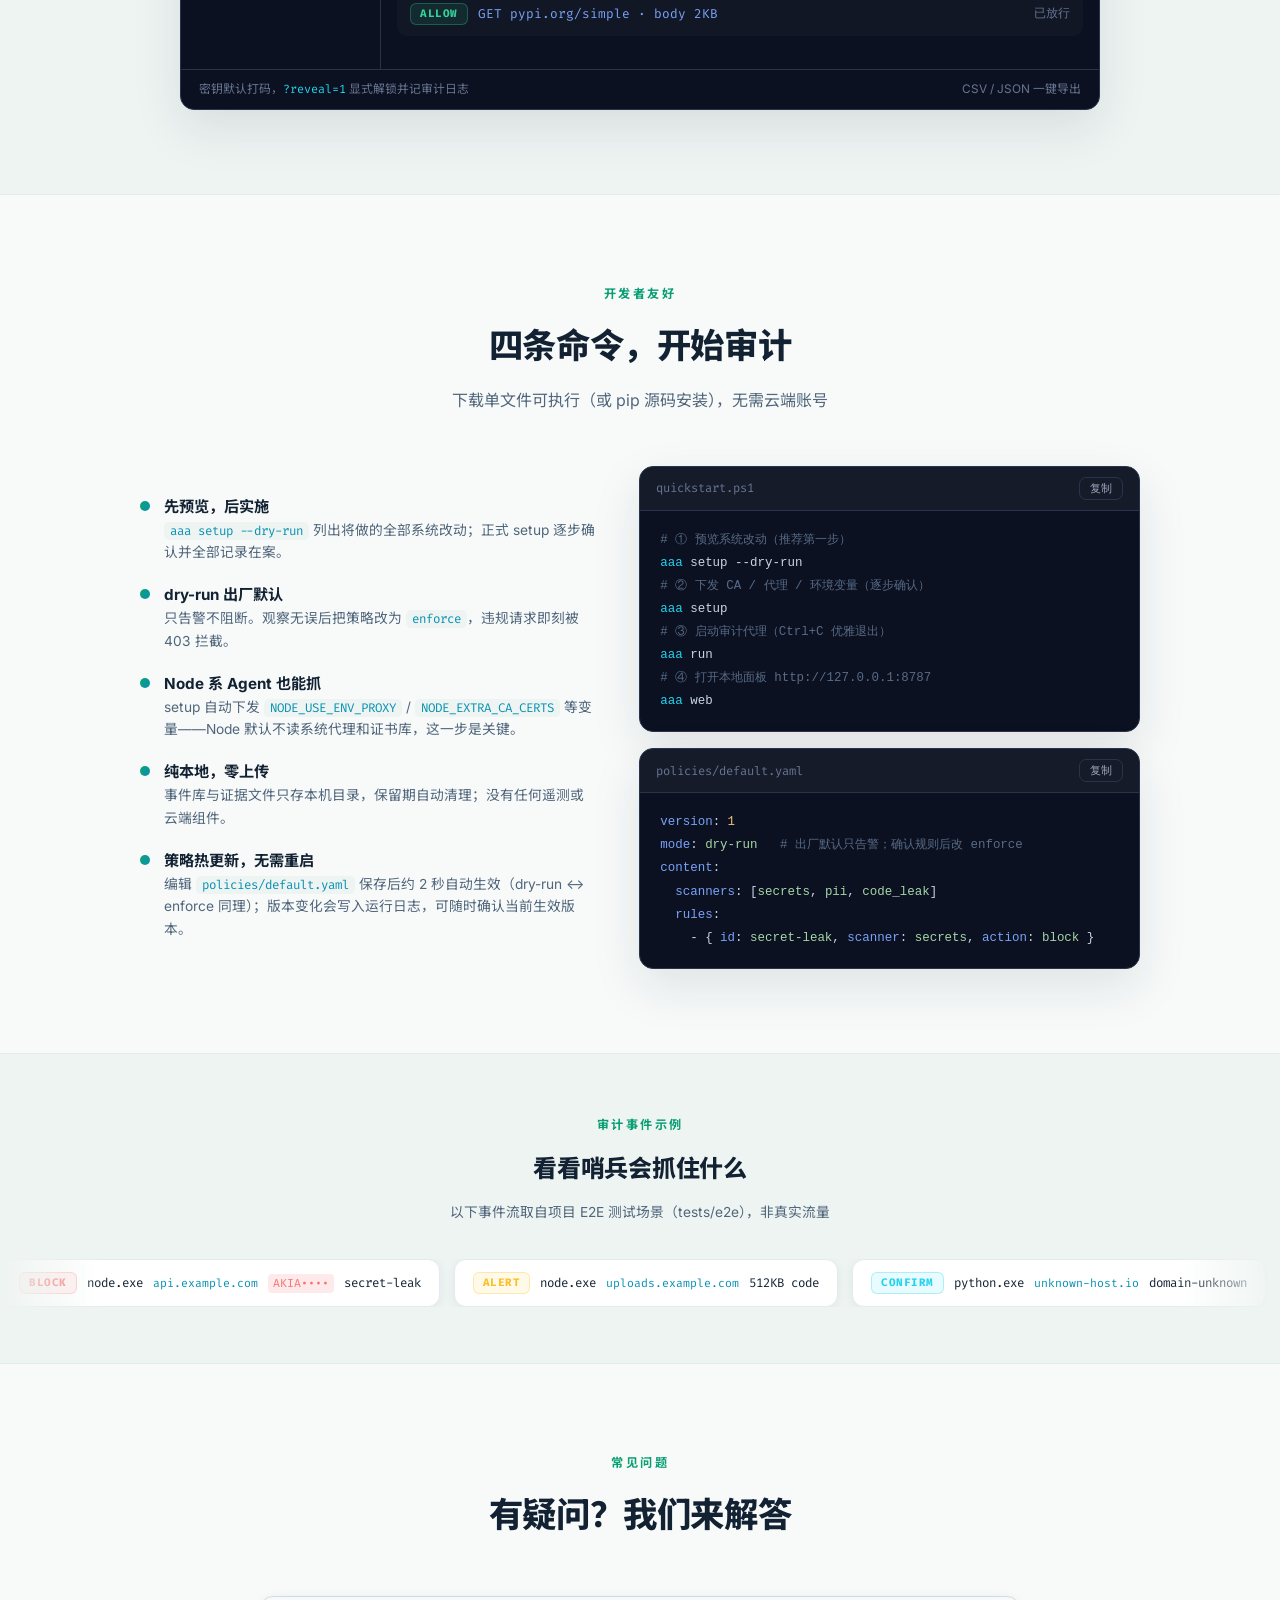
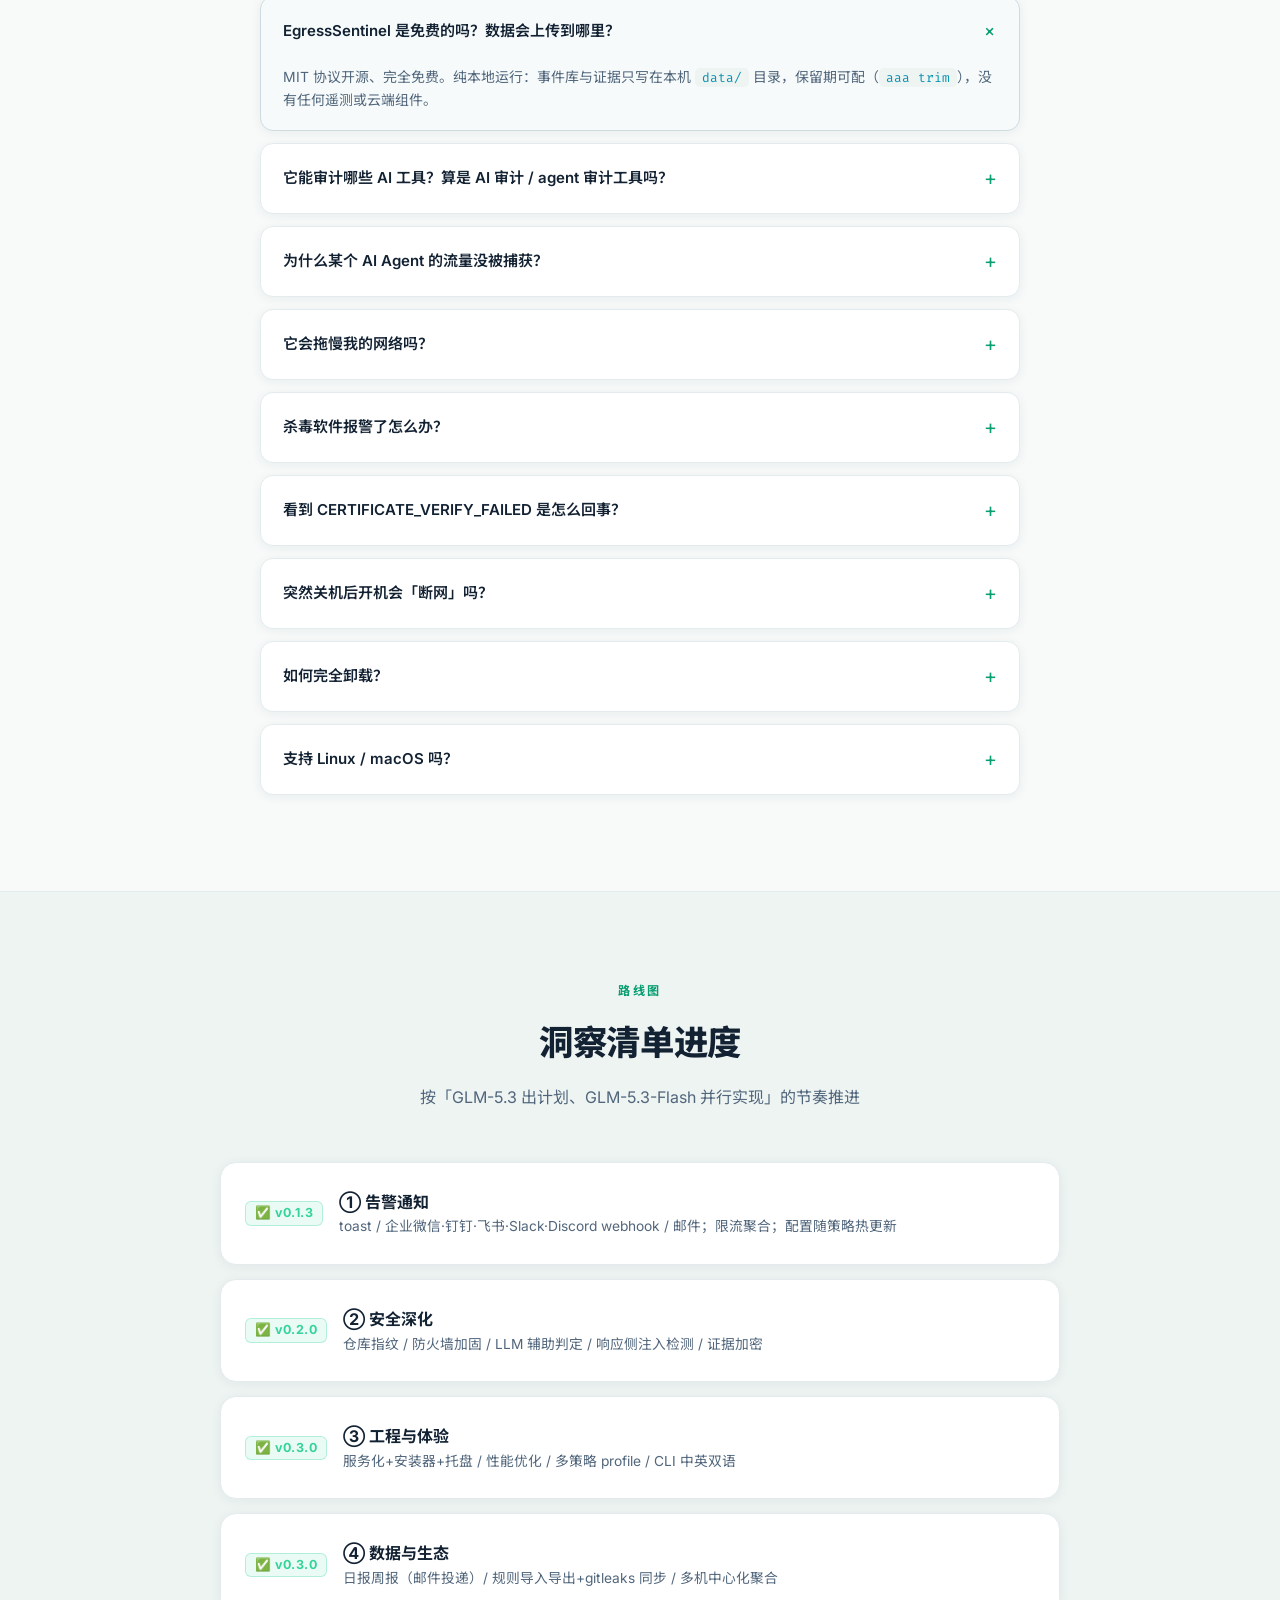
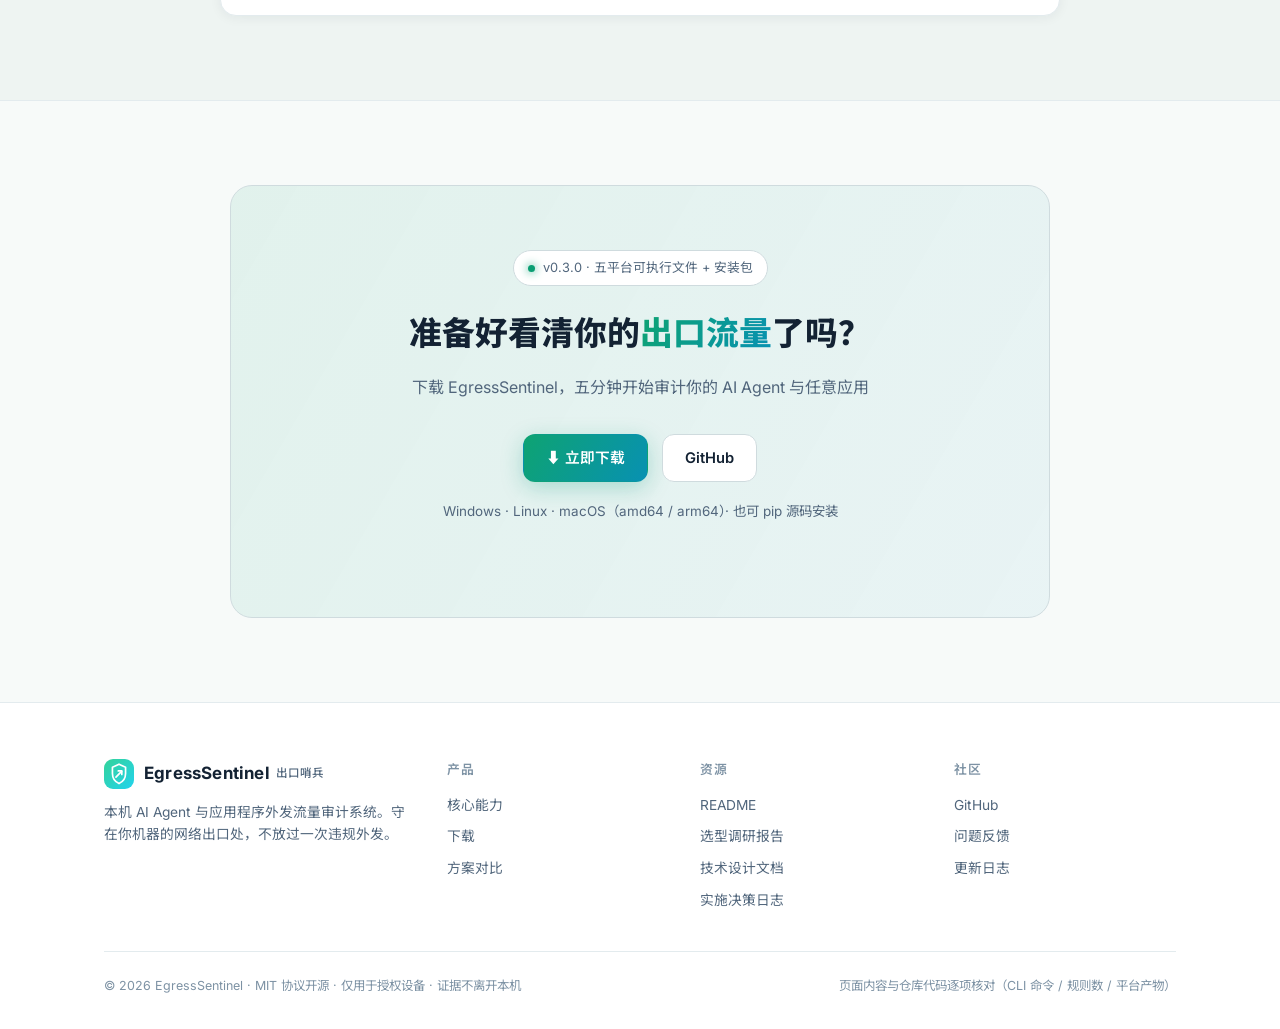
==== commit 41bc6c32: "fix(website): nav links wrapped mid-word at ~1100-1215px widths v0.3.0 added a 7th nav item (roadmap" ====
--- a/website/index.html
+++ b/website/index.html
@@ -137,16 +137,17 @@
 /* ===== 导航 ===== */
 nav{position:sticky;top:0;z-index:50;backdrop-filter:blur(14px);
   background:var(--nav-bg);border-bottom:1px solid var(--border)}
-.nav-inner{max-width:var(--maxw);margin:0 auto;padding:0 24px;height:64px;
-  display:flex;align-items:center;gap:28px}
-.brand{display:flex;align-items:center;gap:10px;font-weight:700;font-size:1.06rem;letter-spacing:.2px}
+.nav-inner{max-width:var(--maxw);margin:0 auto;padding:0 16px;height:64px;
+  display:flex;align-items:center;gap:20px}
+.brand{display:flex;align-items:center;gap:10px;font-weight:700;font-size:1.06rem;letter-spacing:.2px;white-space:nowrap}
 .logo{width:30px;height:30px;border-radius:9px;flex:none}
 .brand small{font-weight:500;color:var(--muted);font-size:.72rem;margin-left:-4px}
-.nav-links{display:flex;gap:22px;margin-left:auto;font-size:.9rem;color:var(--muted)}
-.nav-links a{transition:color .18s}
+.nav-links{display:flex;gap:16px;margin-left:auto;font-size:.9rem;color:var(--muted)}
+.nav-links a{transition:color .18s;white-space:nowrap}
 .nav-links a:hover{color:var(--text)}
-.nav-cta{margin-left:6px;display:flex;gap:10px;align-items:center}
-@media(max-width:980px){.nav-links{display:none}}
+.nav-cta{margin-left:6px;display:flex;gap:8px;align-items:center;flex:none}
+@media(max-width:1060px){.nav-links{display:none}}
+@media(max-width:1100px){html[lang="en"] .nav-links{display:none}}
 @media(max-width:640px){.brand small{display:none}}
 
 /* ===== 按钮 & 徽章 ===== */
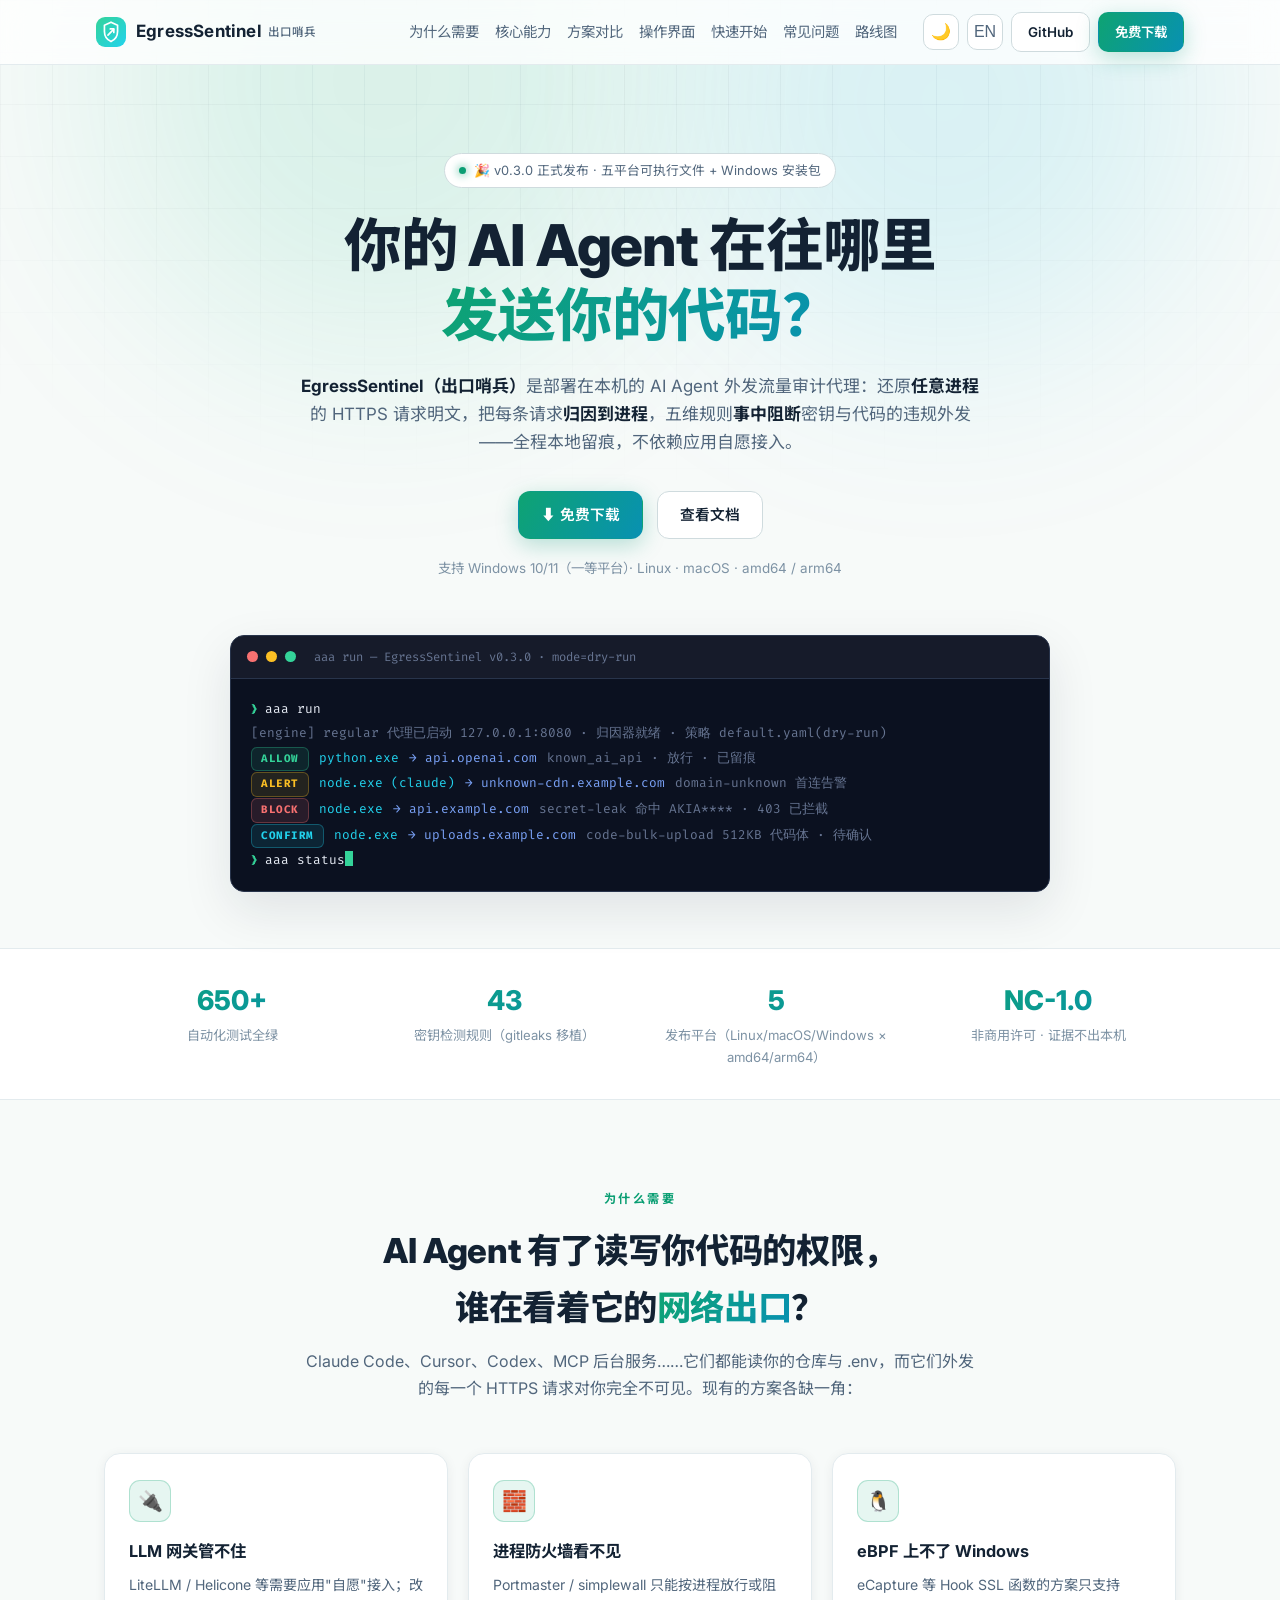
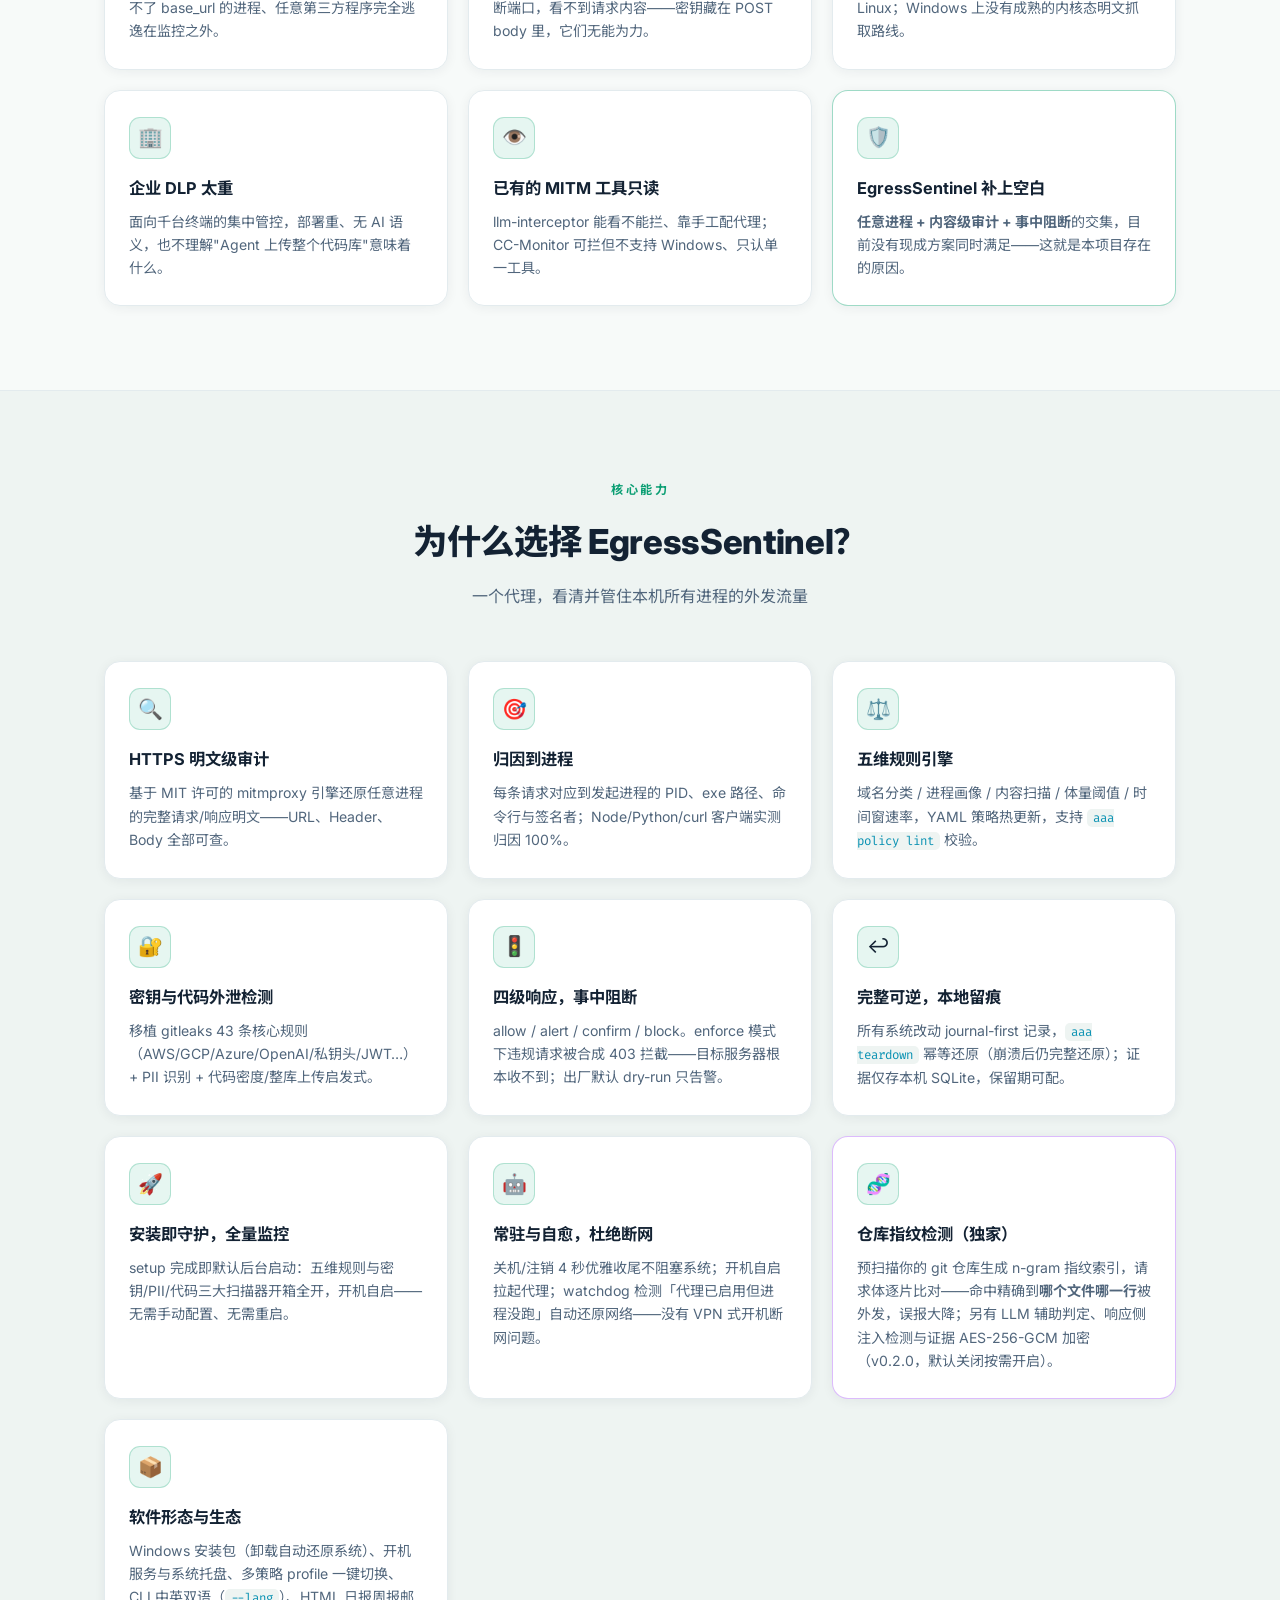
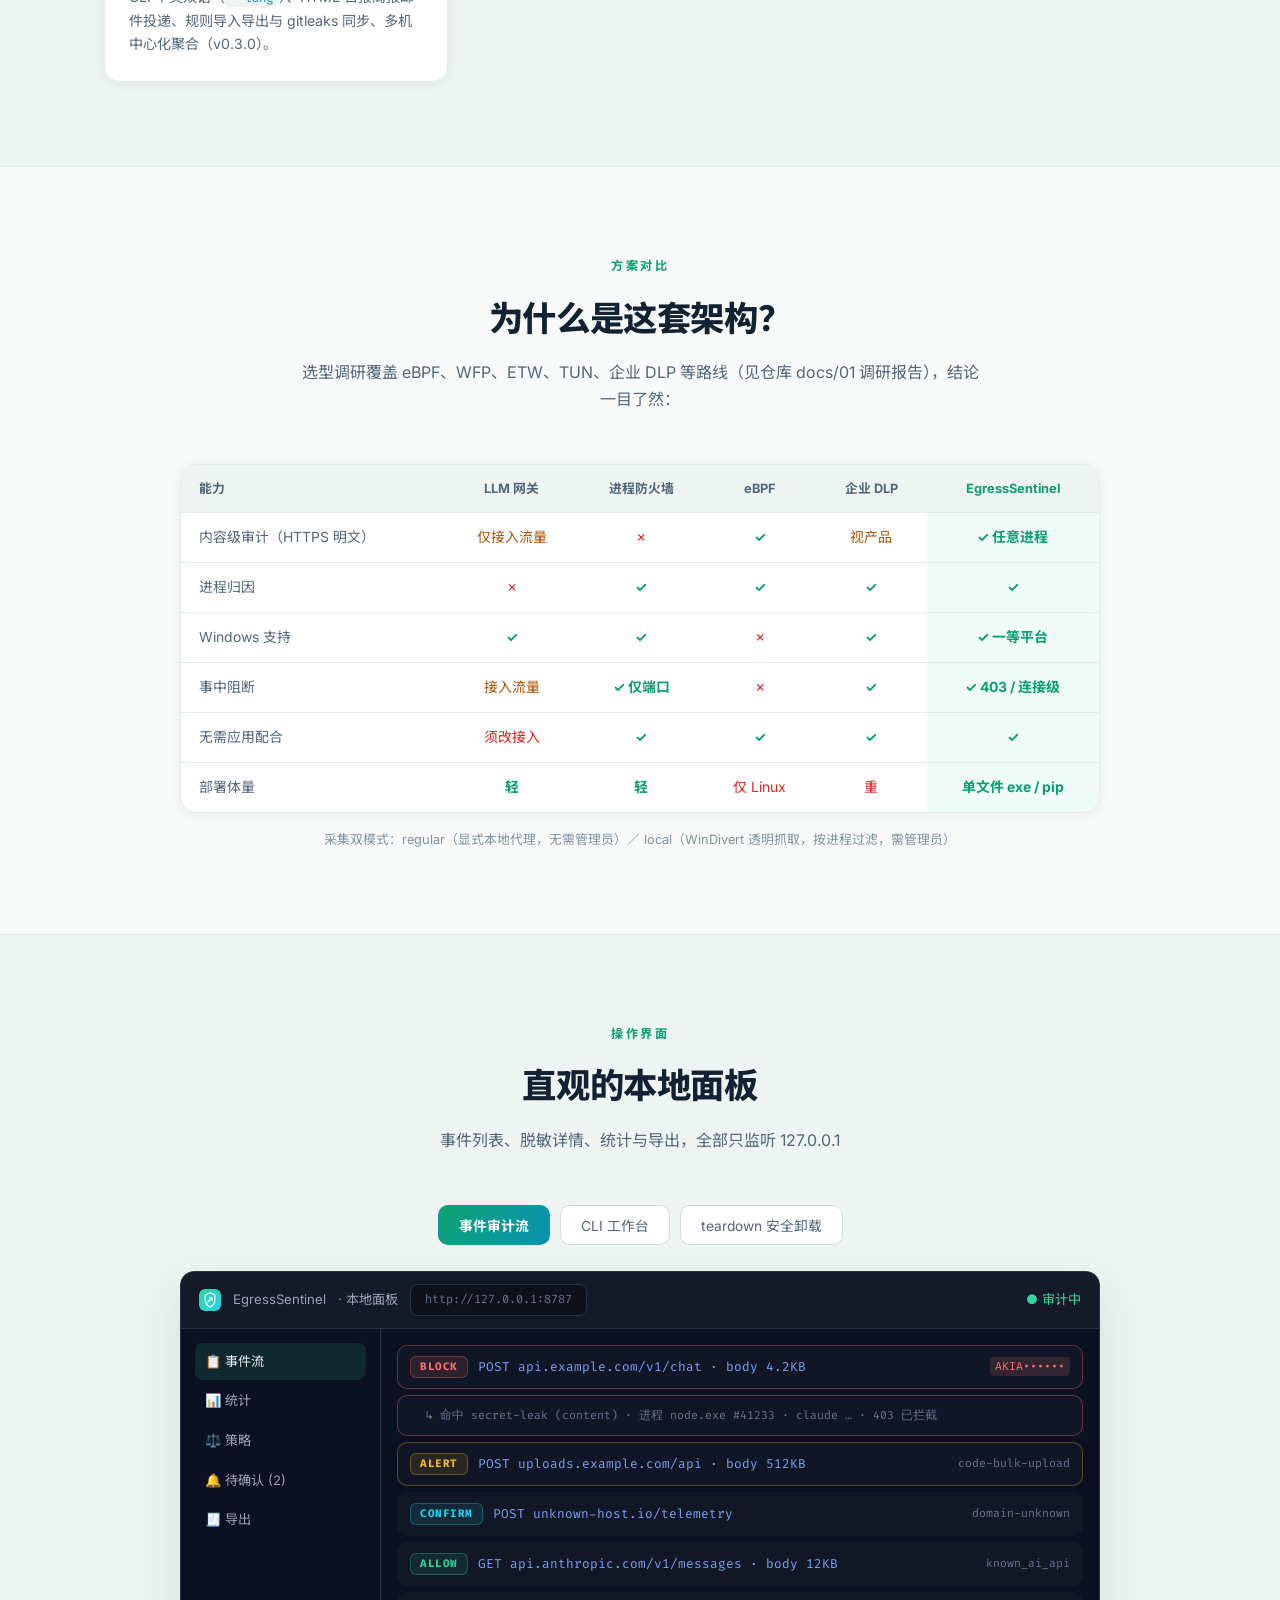
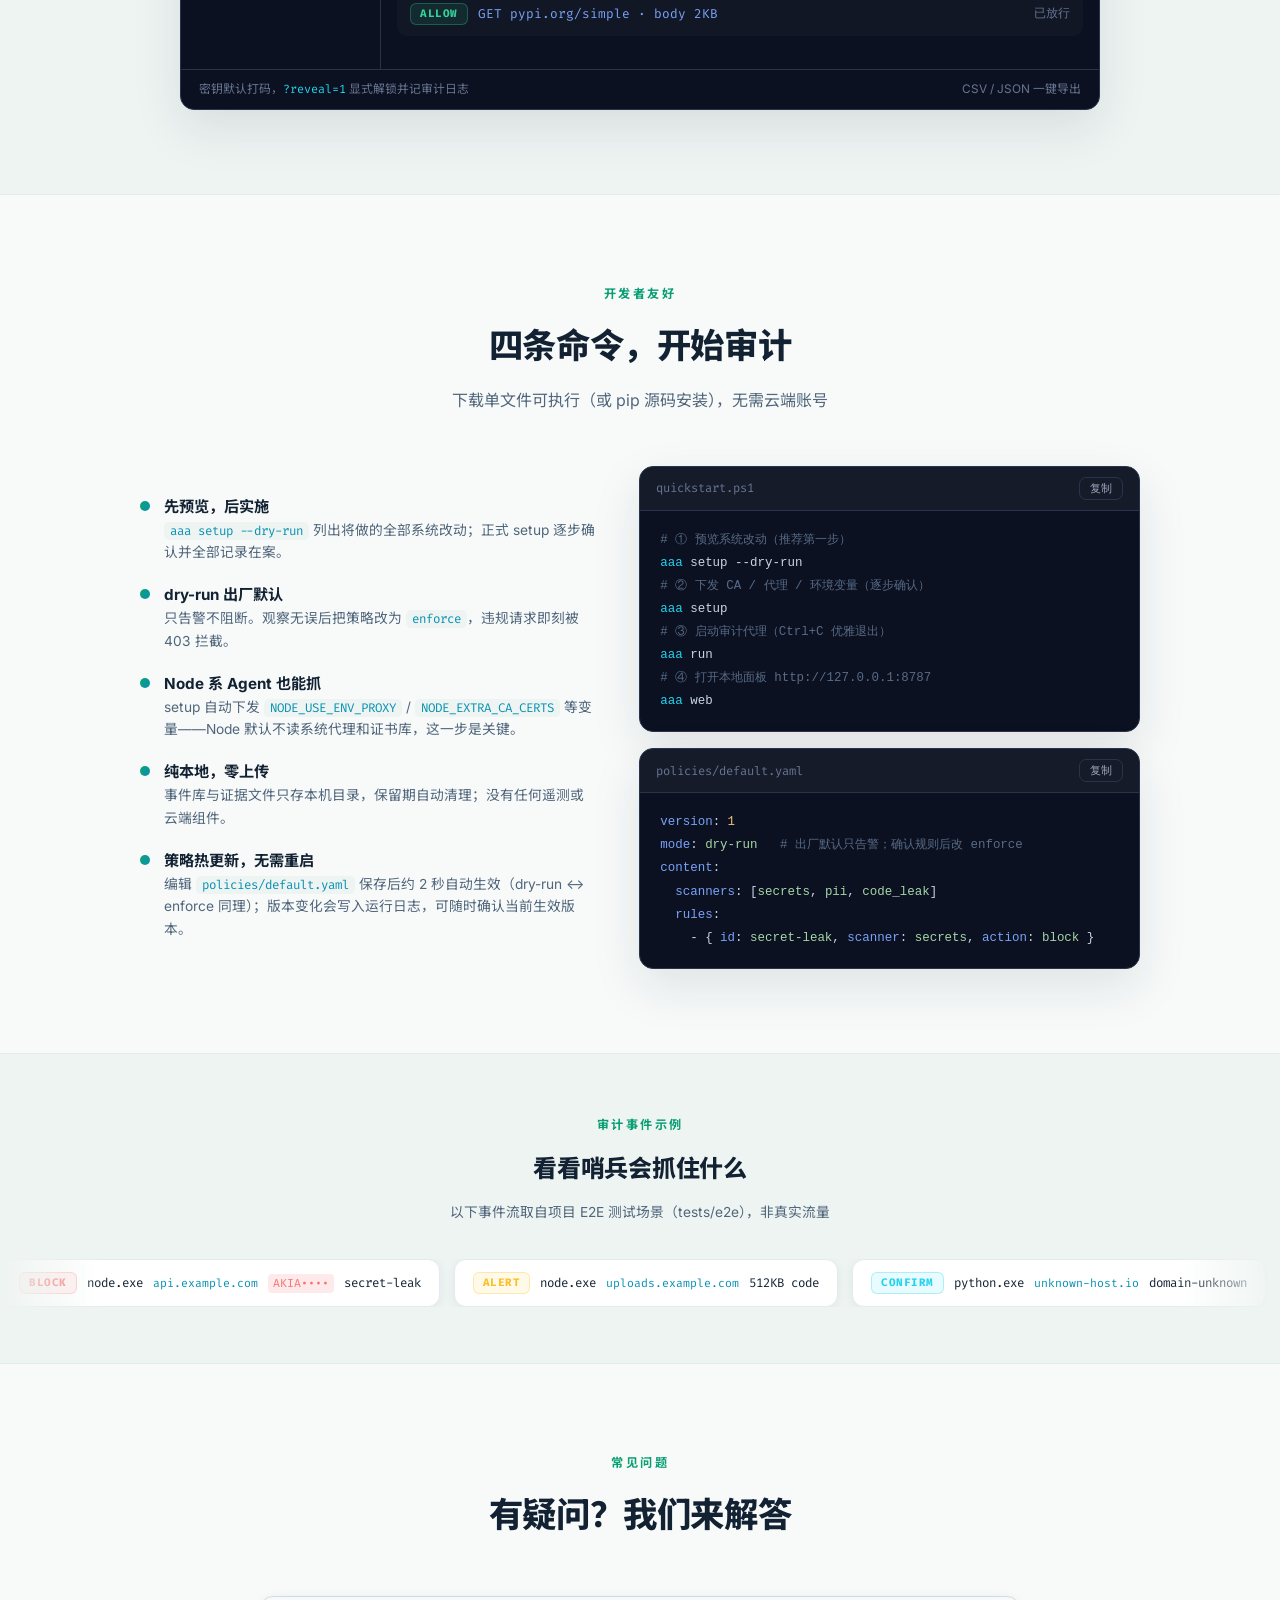
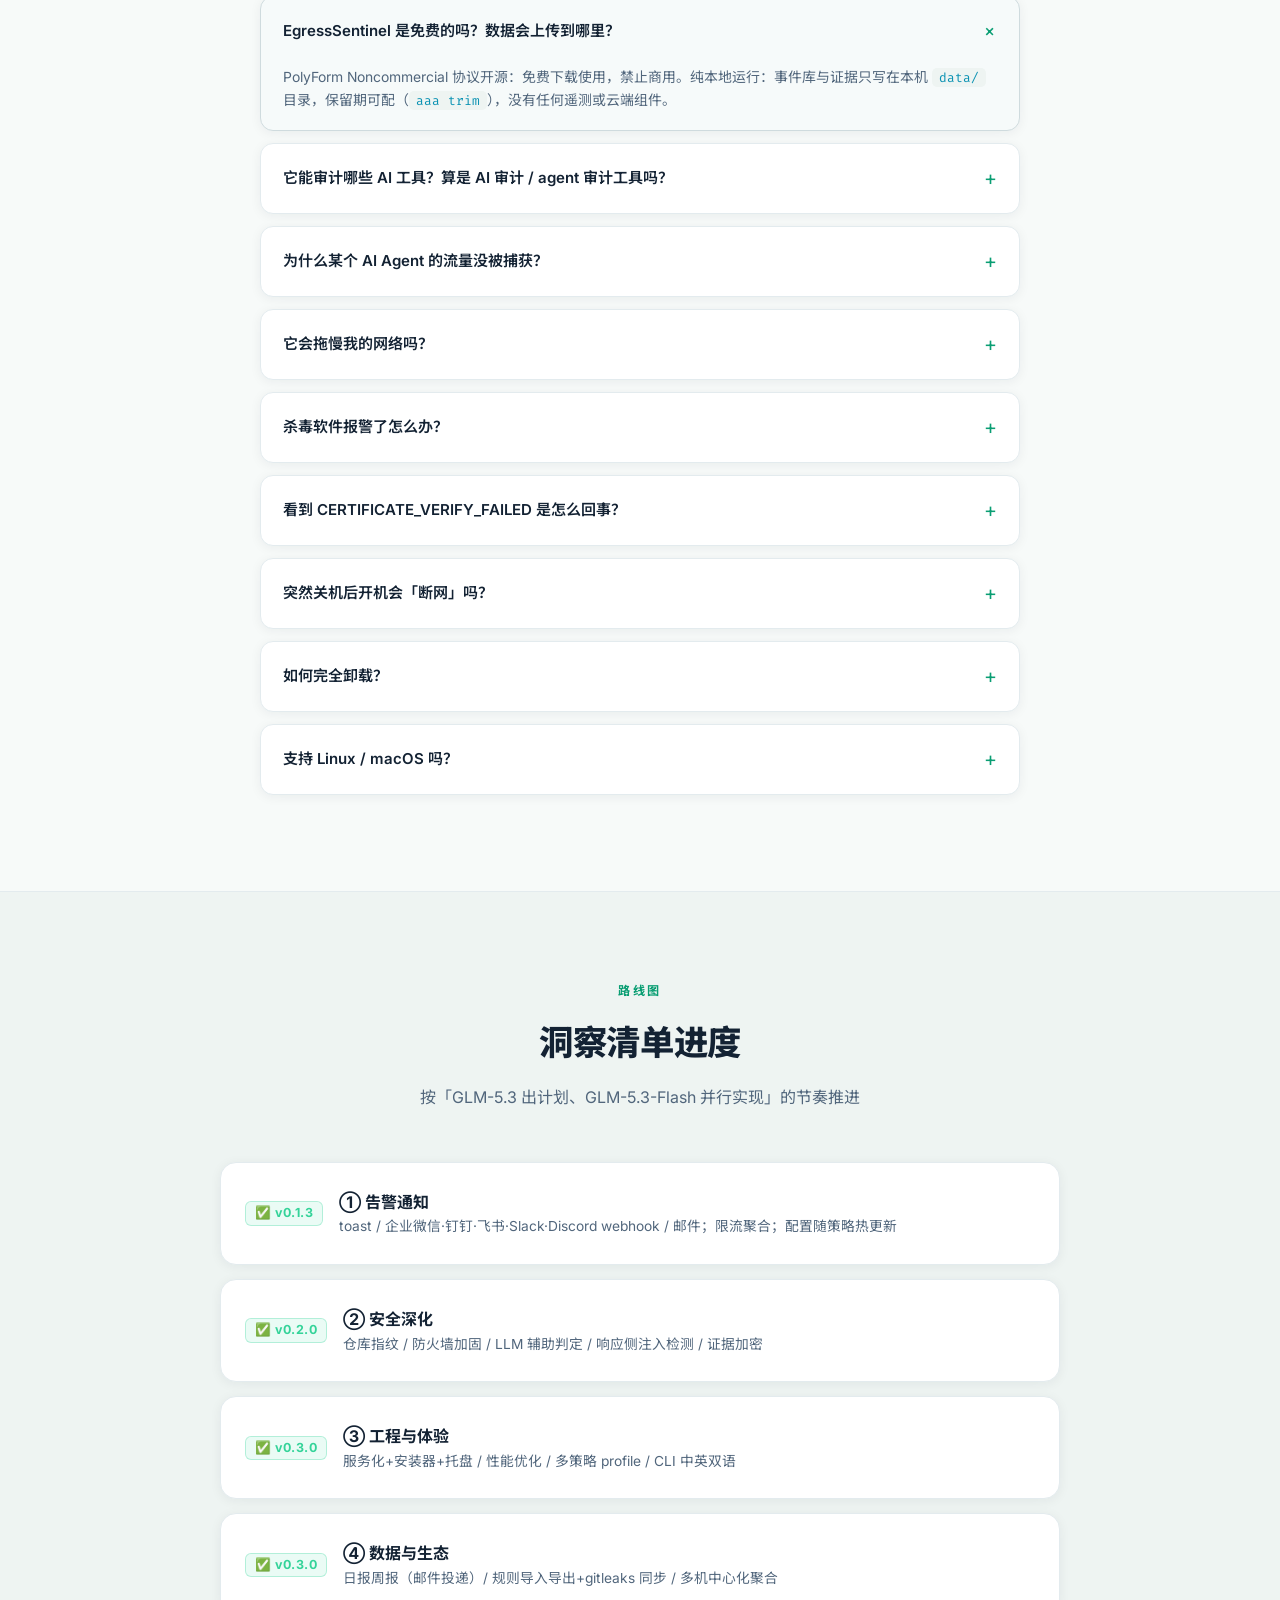
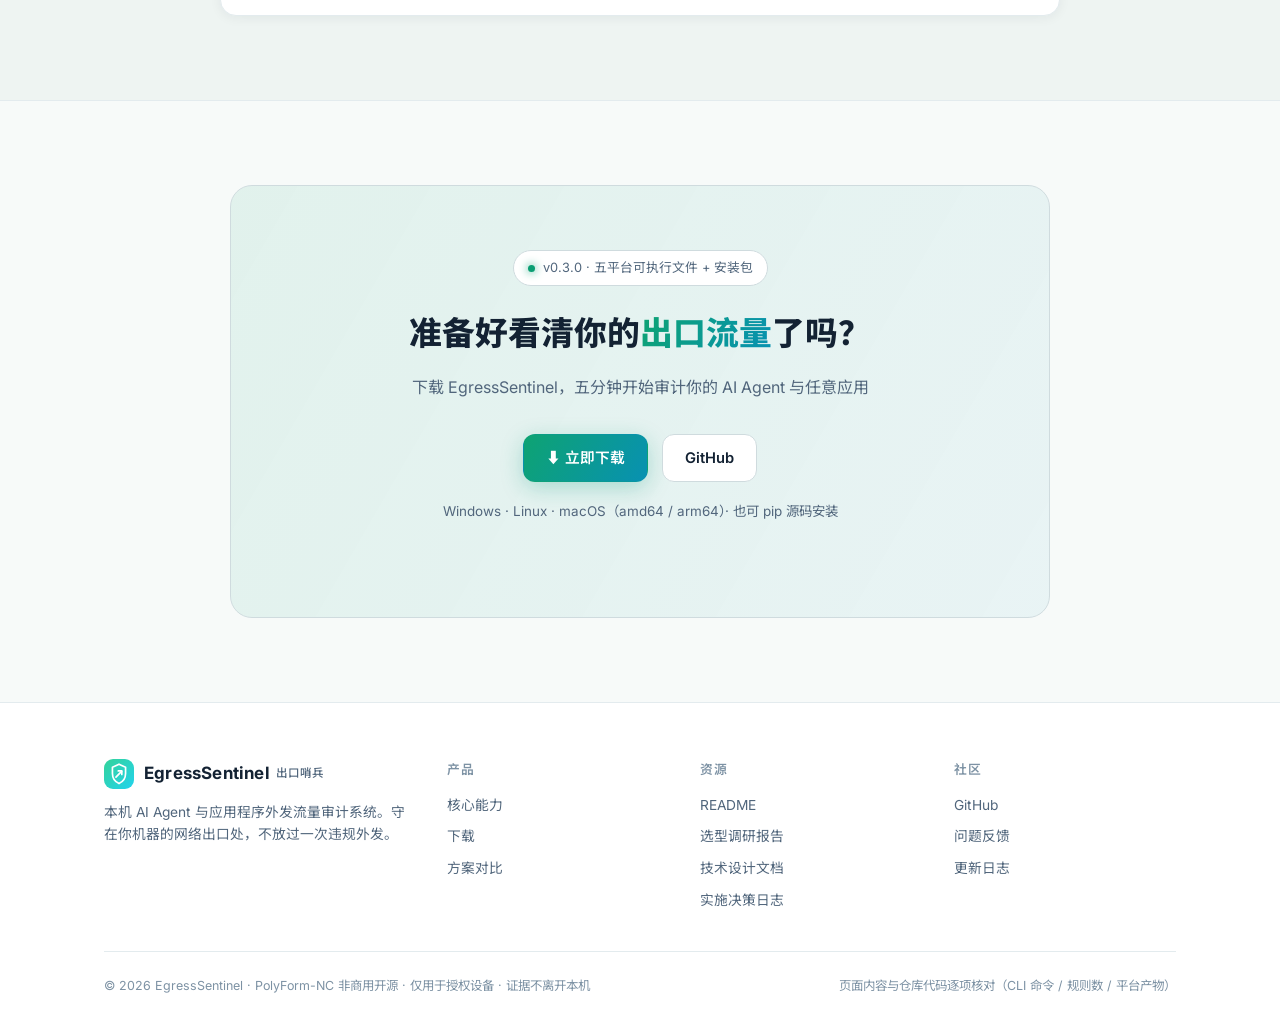
==== commit 5e54ff11: "license: adopt PolyForm Noncommercial 1.0.0 (free to use, no commercial use) - add LICENSE with verb" ====
--- a/website/index.html
+++ b/website/index.html
@@ -9,7 +9,7 @@
 
 <!-- ===== SEO 词条：让搜索引擎/浏览器能搜到 ===== -->
 <title>EgressSentinel 出口哨兵 · AI Agent 出口流量审计与阻断工具 | AI Agent Egress Traffic Audit</title>
-<meta name="description" content="EgressSentinel（出口哨兵）是开源（MIT）的 AI 审计 / agent 审计工具：部署在本机的出口流量审计代理，还原任意进程 HTTPS 明文、归因到进程、五维规则事中阻断密钥与代码违规外发，防数据泄露。支持 Windows / Linux / macOS。An open-source AI agent audit proxy that inspects and blocks what AI agents send out.">
+<meta name="description" content="EgressSentinel（出口哨兵）是开源（PolyForm Noncommercial，可免费使用、禁止商用）的 AI 审计 / agent 审计工具：部署在本机的出口流量审计代理，还原任意进程 HTTPS 明文、归因到进程、五维规则事中阻断密钥与代码违规外发，防数据泄露。支持 Windows / Linux / macOS。An open-source AI agent audit proxy that inspects and blocks what AI agents send out.">
 <meta name="keywords" content="EgressSentinel,出口哨兵,AI审计,agent审计,AI 审计工具,AI Agent 审计,AI Agent 监控,AI Agent 流量审计,AI 编程工具监控,出口流量审计,外发流量监控,网络审计,流量监控,HTTPS 审计,抓包审计,代码外泄检测,代码泄露防护,代码防泄密,数据防泄密,数据防泄露,密钥泄露检测,密钥外发阻断,API key 泄露检测,.env 泄露,敏感信息检测,MITM 审计代理,mitmproxy,Claude Code 监控,Claude Code 安全,Cursor 流量审计,Codex 审计,Copilot 监控,Cline 审计,MCP 审计,MCP 安全,Windows 网络审计,开源 DLP,AI 安全,AI 治理,ai audit,agent audit,ai agent audit,ai agent monitor,egress traffic audit,code exfiltration detection,code leak prevention,secret leak detection,data loss prevention,LLM security,MITM audit proxy,open source DLP">
 <link rel="canonical" href="https://1wu-davy-2.github.io/EgressSentinel/">
 
@@ -17,7 +17,7 @@
 <meta property="og:type" content="website">
 <meta property="og:site_name" content="EgressSentinel 出口哨兵">
 <meta property="og:title" content="EgressSentinel 出口哨兵 · 你的 AI Agent 在往哪里发送你的代码？">
-<meta property="og:description" content="AI 审计 / agent 审计工具：本机部署的出口流量审计代理，HTTPS 明文级审计 · 进程归因 · 五维规则 · 事中阻断密钥与代码违规外发。开源 MIT。">
+<meta property="og:description" content="AI 审计 / agent 审计工具：本机部署的出口流量审计代理，HTTPS 明文级审计 · 进程归因 · 五维规则 · 事中阻断密钥与代码违规外发。开源可免用，禁止商用。">
 <meta property="og:url" content="https://1wu-davy-2.github.io/EgressSentinel/">
 <meta property="og:image" content="https://1wu-davy-2.github.io/EgressSentinel/icon-512.png">
 <meta property="og:locale" content="zh_CN">
@@ -34,12 +34,12 @@
   "@type": "SoftwareApplication",
   "name": "EgressSentinel",
   "alternateName": ["出口哨兵", "EgressSentinel 出口哨兵", "AI审计工具", "Agent审计工具", "AI Agent 出口流量审计工具"],
-  "description": "AI 审计 / agent 审计工具：MITM 还原任意进程 HTTPS 明文、归因到进程、五维规则事中阻断密钥与代码违规外发。开源 MIT。",
+  "description": "AI 审计 / agent 审计工具：MITM 还原任意进程 HTTPS 明文、归因到进程、五维规则事中阻断密钥与代码违规外发。开源可免用，禁止商用。",
   "keywords": "AI审计, agent审计, AI Agent 审计, AI Agent 流量监控, 代码外泄检测, 代码防泄密, 密钥泄露检测, 数据防泄密, MITM 审计, 开源 DLP, MCP 审计, ai agent audit, egress audit, code exfiltration",
   "applicationCategory": "SecurityApplication",
   "operatingSystem": "Windows, Linux, macOS",
   "programmingLanguage": "Python",
-  "license": "https://opensource.org/licenses/MIT",
+  "license": "https://polyformproject.org/licenses/noncommercial/1.0.0",
   "offers": {"@type": "Offer", "price": "0", "priceCurrency": "USD"},
   "inLanguage": ["zh-CN", "en"],
   "author": {"@type": "Person", "name": "1wu-davy-2"},
@@ -54,7 +54,7 @@
   "@context": "https://schema.org",
   "@type": "FAQPage",
   "mainEntity": [
-    {"@type": "Question", "name": "EgressSentinel 是免费的吗？数据会上传到哪里？", "acceptedAnswer": {"@type": "Answer", "text": "MIT 协议开源、完全免费。纯本地运行：事件库与证据只写在本机 data/ 目录，保留期可配，没有任何遥测或云端组件。"}},
+    {"@type": "Question", "name": "EgressSentinel 是免费的吗？数据会上传到哪里？", "acceptedAnswer": {"@type": "Answer", "text": "PolyForm Noncommercial 协议开源：免费下载使用，禁止商用。纯本地运行：事件库与证据只写在本机 data/ 目录，保留期可配，没有任何遥测或云端组件。"}},
     {"@type": "Question", "name": "它能审计哪些 AI 工具？算是 AI 审计 / agent 审计工具吗？", "acceptedAnswer": {"@type": "Answer", "text": "是的，EgressSentinel 是面向本机的 AI 审计 / agent 审计工具：Claude Code、Cursor、Codex、GitHub Copilot、Cline、Windsurf 等编程 Agent、MCP 服务乃至任意联网程序都可审计，不挑工具、无需接入 SDK。"}},
     {"@type": "Question", "name": "为什么某个 AI Agent 的流量没被捕获？", "acceptedAnswer": {"@type": "Answer", "text": "Node.js 系工具默认不读系统代理和 Windows 证书库。执行 aaa setup env（注入 NODE_USE_ENV_PROXY / NODE_EXTRA_CA_CERTS 等）并重启该 Agent 进程即可；Python 系对应 REQUESTS_CA_BUNDLE。"}},
     {"@type": "Question", "name": "它会拖慢我的网络吗？", "acceptedAnswer": {"@type": "Answer", "text": "regular 模式是本地回环代理，无云端往返；内容扫描默认只处理每个请求的前 256KB；非审计目标域名跳过 body 扫描。"}},
@@ -404,7 +404,7 @@
     <div class="stat"><div class="n grad-text">650+</div><div class="l" data-i18n="stat.t1">自动化测试全绿</div></div>
     <div class="stat"><div class="n grad-text">43</div><div class="l" data-i18n="stat.t2">密钥检测规则（gitleaks 移植）</div></div>
     <div class="stat"><div class="n grad-text">5</div><div class="l" data-i18n="stat.t3">发布平台（Linux/macOS/Windows × amd64/arm64）</div></div>
-    <div class="stat"><div class="n grad-text">MIT</div><div class="l" data-i18n="stat.t4">开源协议 · 证据不出本机</div></div>
+    <div class="stat"><div class="n grad-text">NC-1.0</div><div class="l" data-i18n="stat.t4">非商用许可 · 证据不出本机</div></div>
   </div>
 </div>
 
@@ -614,7 +614,7 @@
     <div class="faq">
       <details open>
         <summary data-i18n="faq.q1">EgressSentinel 是免费的吗？数据会上传到哪里？</summary>
-        <div class="a" data-i18n="faq.a1">MIT 协议开源、完全免费。纯本地运行：事件库与证据只写在本机 <code>data/</code> 目录，保留期可配（<code>aaa trim</code>），没有任何遥测或云端组件。</div>
+        <div class="a" data-i18n="faq.a1">PolyForm Noncommercial 协议开源：免费下载使用，禁止商用。纯本地运行：事件库与证据只写在本机 <code>data/</code> 目录，保留期可配（<code>aaa trim</code>），没有任何遥测或云端组件。</div>
       </details>
       <details>
         <summary data-i18n="faq.q0">它能审计哪些 AI 工具？算是 AI 审计 / agent 审计工具吗？</summary>
@@ -732,7 +732,7 @@
       </div>
     </div>
     <div class="foot-note">
-      <span data-i18n="foot.copyright">© 2026 EgressSentinel · MIT 协议开源 · 仅用于授权设备 · 证据不离开本机</span>
+      <span data-i18n="foot.copyright">© 2026 EgressSentinel · PolyForm-NC 非商用开源 · 仅用于授权设备 · 证据不离开本机</span>
       <span data-i18n="foot.verified">页面内容与仓库代码逐项核对（CLI 命令 / 规则数 / 平台产物）</span>
     </div>
   </div>
@@ -792,7 +792,7 @@
   "term.ev3": "secret-leak matched AKIA**** · blocked with 403",
   "term.ev4": "code-bulk-upload 512KB body · awaiting confirmation",
   "stat.t1": "automated tests green", "stat.t2": "secret-detection rules (ported from gitleaks)",
-  "stat.t3": "release platforms (Linux/macOS/Windows × amd64/arm64)", "stat.t4": "open-source license · evidence stays local",
+  "stat.t3": "release platforms (Linux/macOS/Windows × amd64/arm64)", "stat.t4": "noncommercial license · evidence stays local",
   "why.eyebrow": "Why you need it",
   "why.h2a": "AI agents can read all your code —", "why.h2b": "who is watching their ", "why.h2c": "network exit", "why.h2d": "?",
   "why.p": "Claude Code, Cursor, Codex, MCP servers… they can read your repos and .env files, while every HTTPS request they send is invisible to you. Existing solutions each miss a piece:",
@@ -853,7 +853,7 @@
   "mq.p": "Event stream taken from the project's E2E test scenarios (tests/e2e) — not real traffic",
   "faq.eyebrow": "FAQ", "faq.h2": "Questions? Answered.",
   "faq.q1": "Is EgressSentinel free? Where does my data go?",
-  "faq.a1": "Open source under MIT, completely free. It runs locally: the event store and evidence stay in the local <code>data/</code> directory with configurable retention (<code>aaa trim</code>) — no telemetry, no cloud components.",
+  "faq.a1": "Open source under PolyForm Noncommercial: free to download and use, commercial use prohibited. It runs locally: the event store and evidence stay in the local <code>data/</code> directory with configurable retention (<code>aaa trim</code>) — no telemetry, no cloud components.",
   "faq.q0": "Which AI tools can it audit? Is it an AI audit / agent audit tool?",
   "faq.a0": "Yes — EgressSentinel is a local <b>AI audit / agent audit</b> tool: anything that goes through the local proxy can be audited. Coding agents like Claude Code, Cursor, Codex, GitHub Copilot, Cline and Windsurf, MCP servers, and any networked program — tool-agnostic, no SDK integration. Typical use cases: auditing whether AI coding tools secretly upload code / .env / API keys, for code-leak and data-loss prevention.",
   "faq.q2": "Why isn't a certain AI agent's traffic captured?",
@@ -874,7 +874,7 @@
   "foot.h1": "Product", "foot.dl": "Download", "foot.h2": "Resources",
   "foot.doc1": "Research report", "foot.doc2": "Technical design", "foot.doc3": "Decision log",
   "foot.h3": "Community", "foot.issue": "Issues", "foot.changelog": "Changelog",
-  "foot.copyright": "© 2026 EgressSentinel · MIT open source · authorized devices only · evidence never leaves your machine",
+  "foot.copyright": "© 2026 EgressSentinel · PolyForm-NC noncommercial open source · authorized devices only · evidence never leaves your machine",
   "foot.verified": "Page content verified against the repository (CLI commands / rule count / platform builds)"
 };
 (function(){
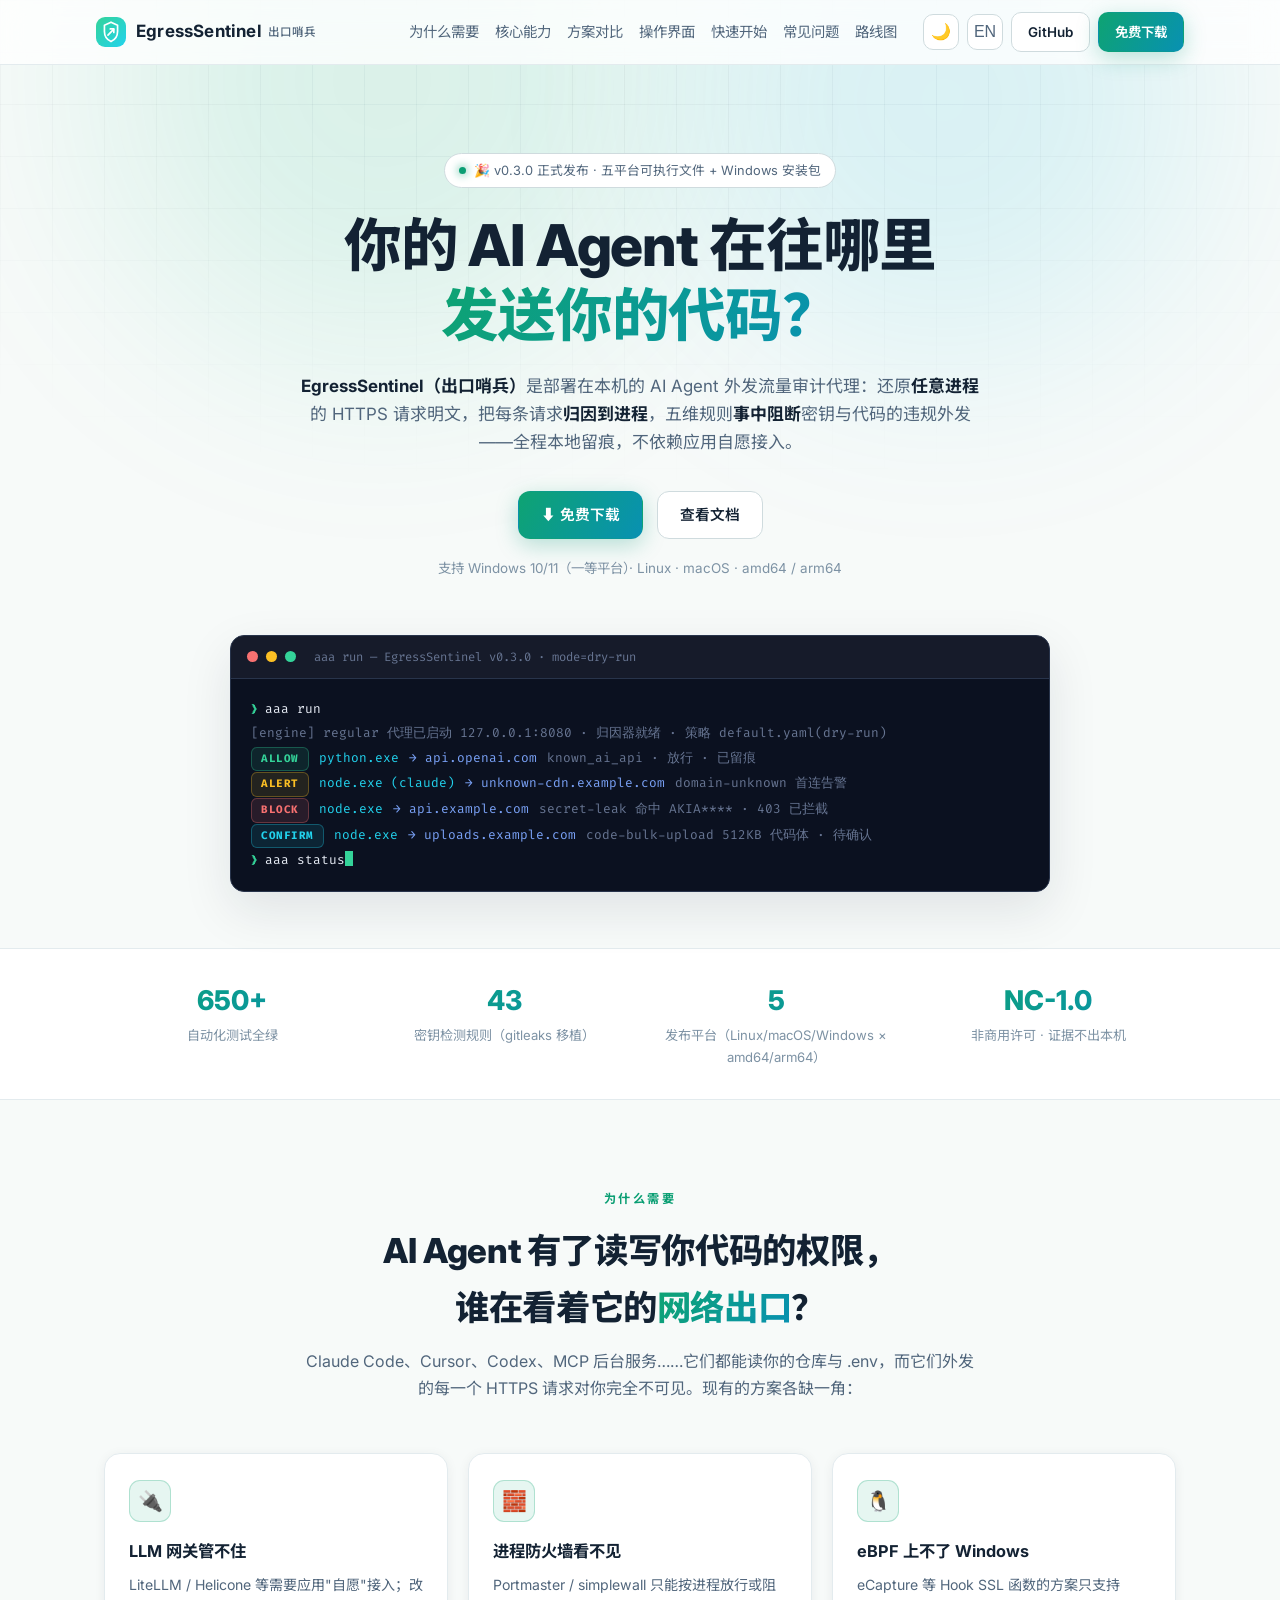
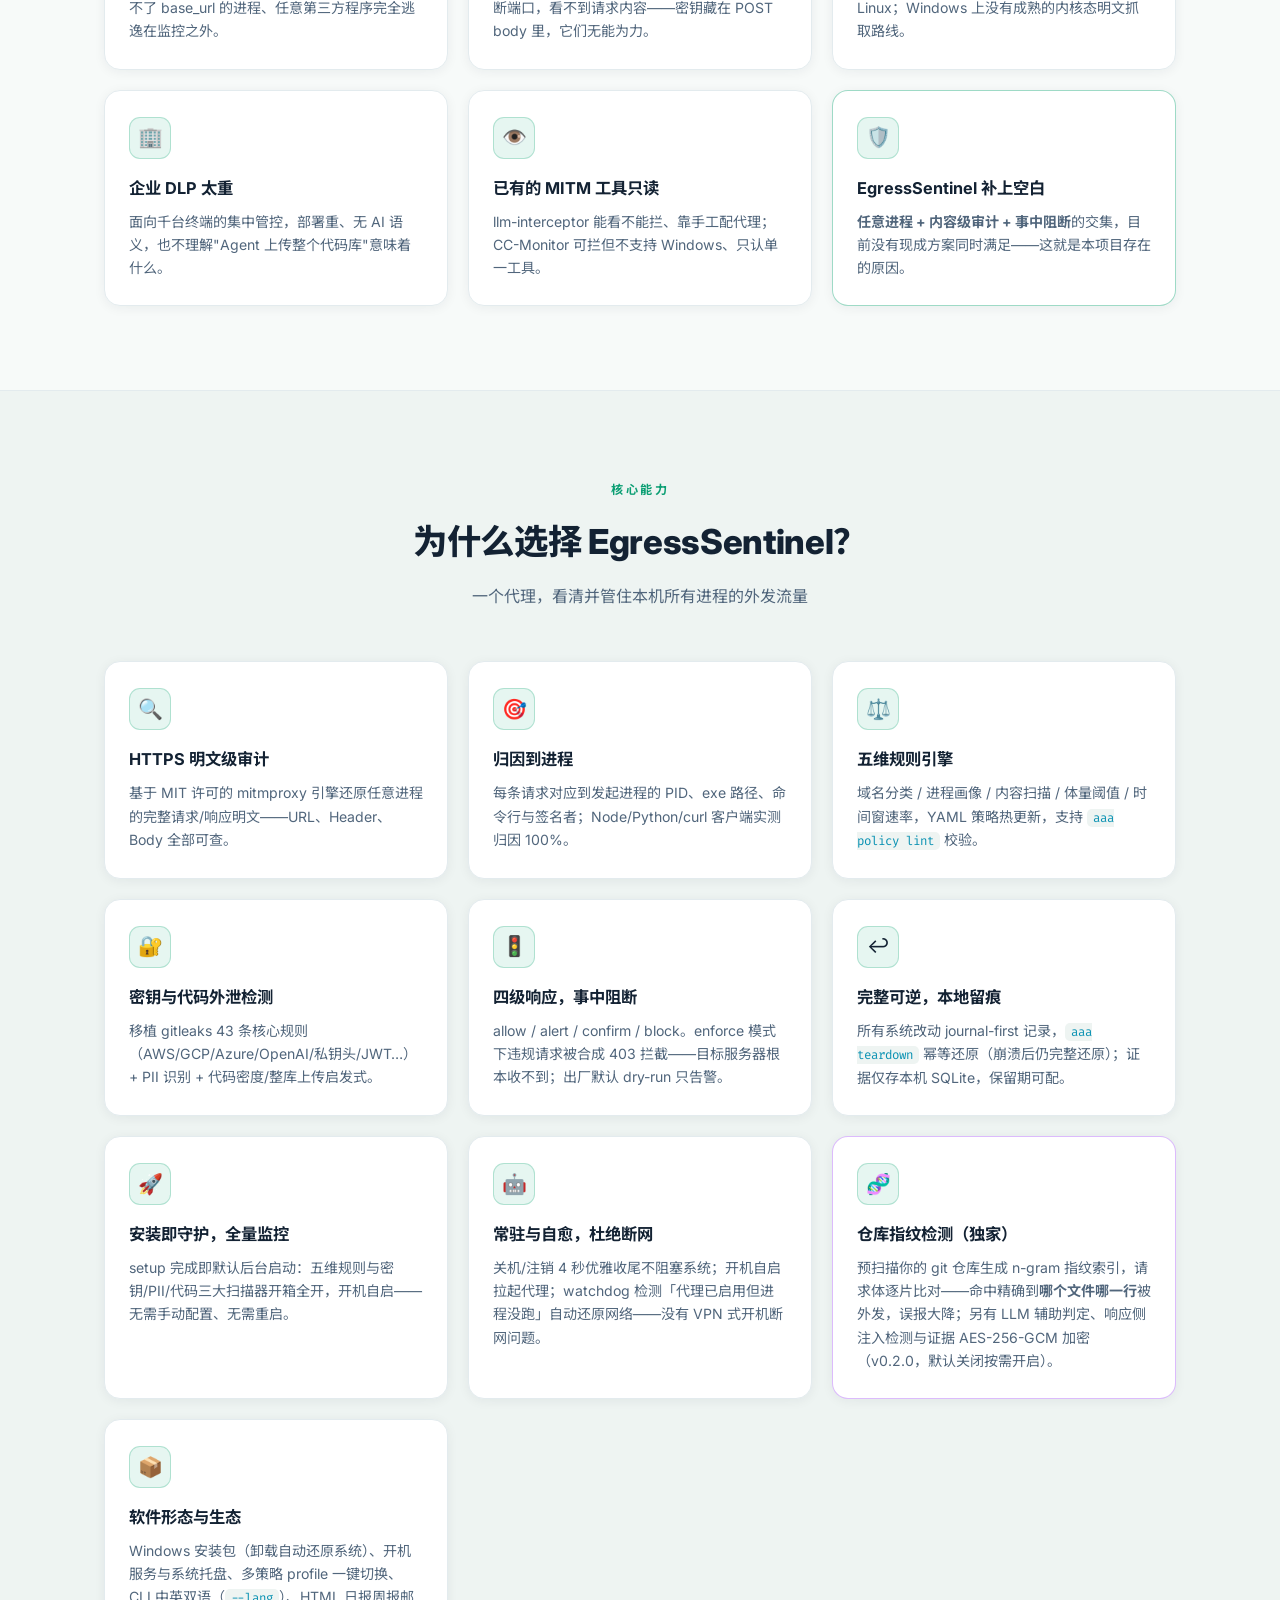
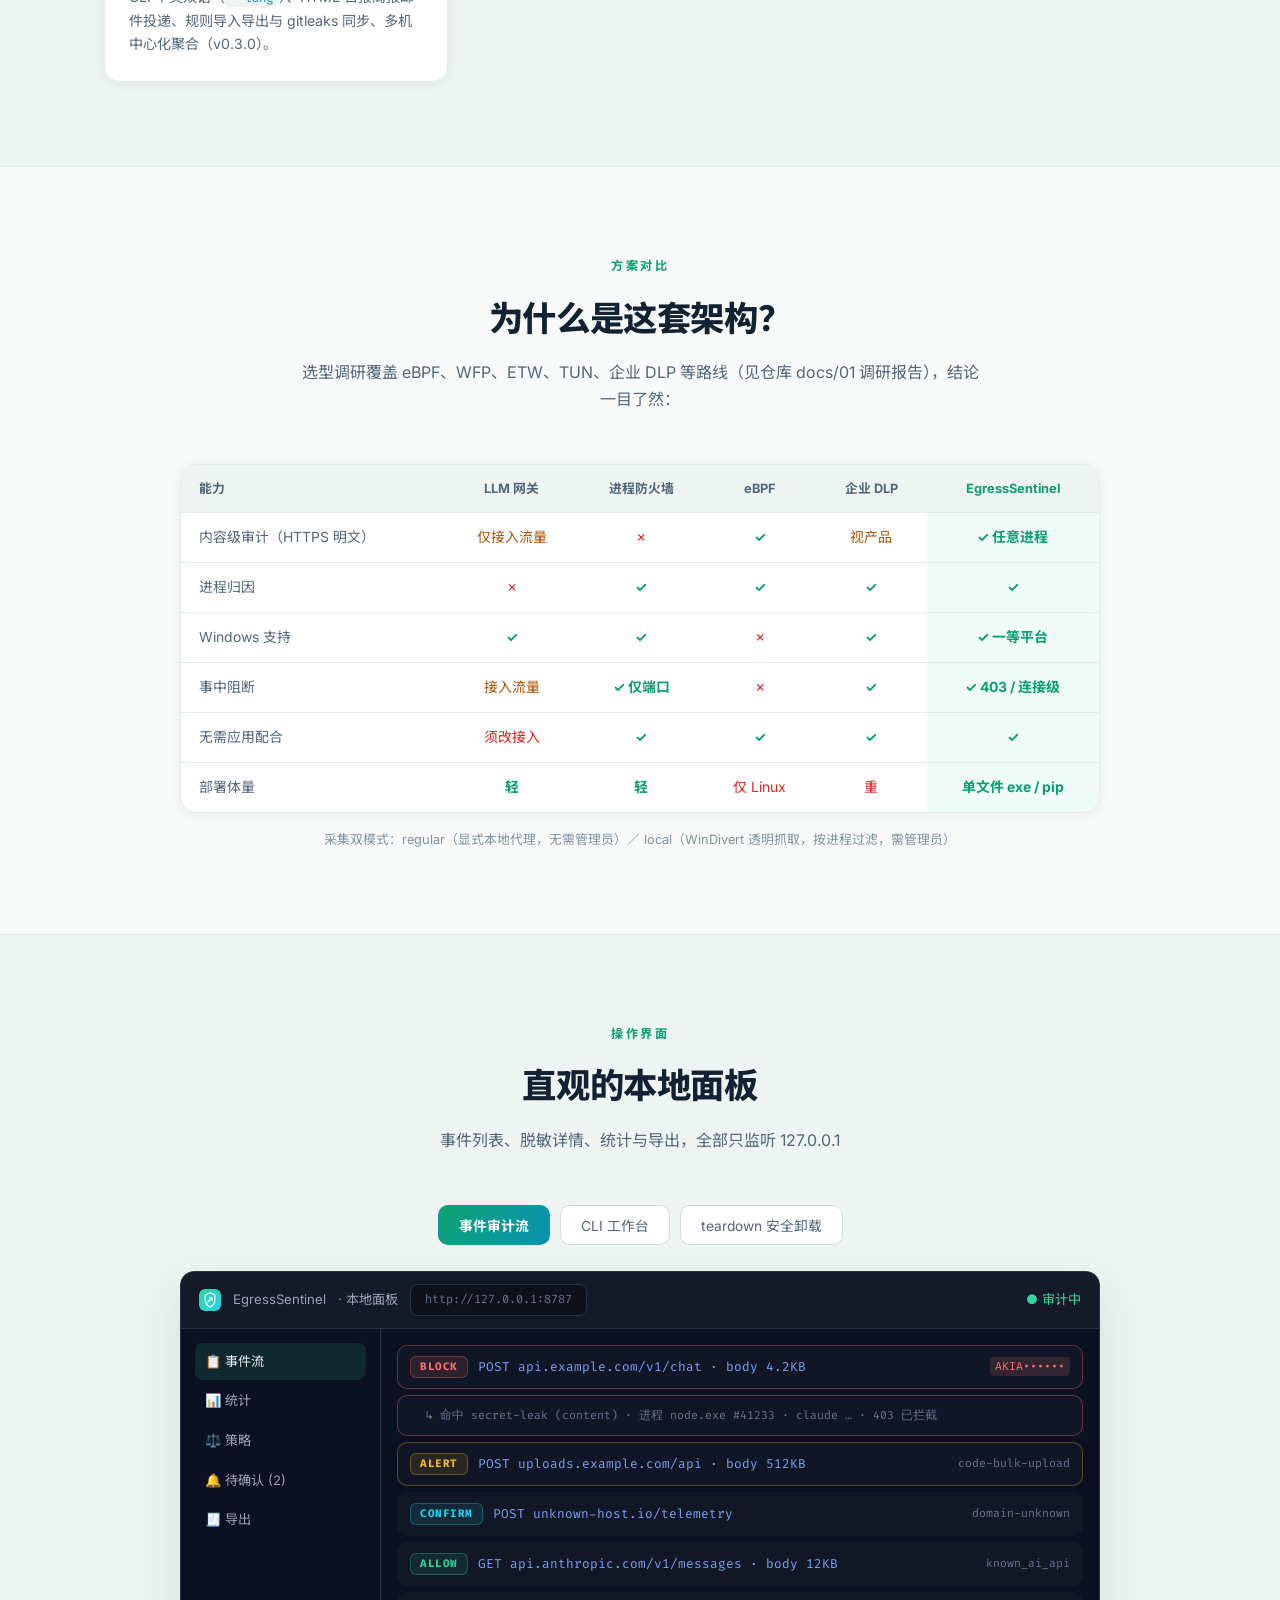
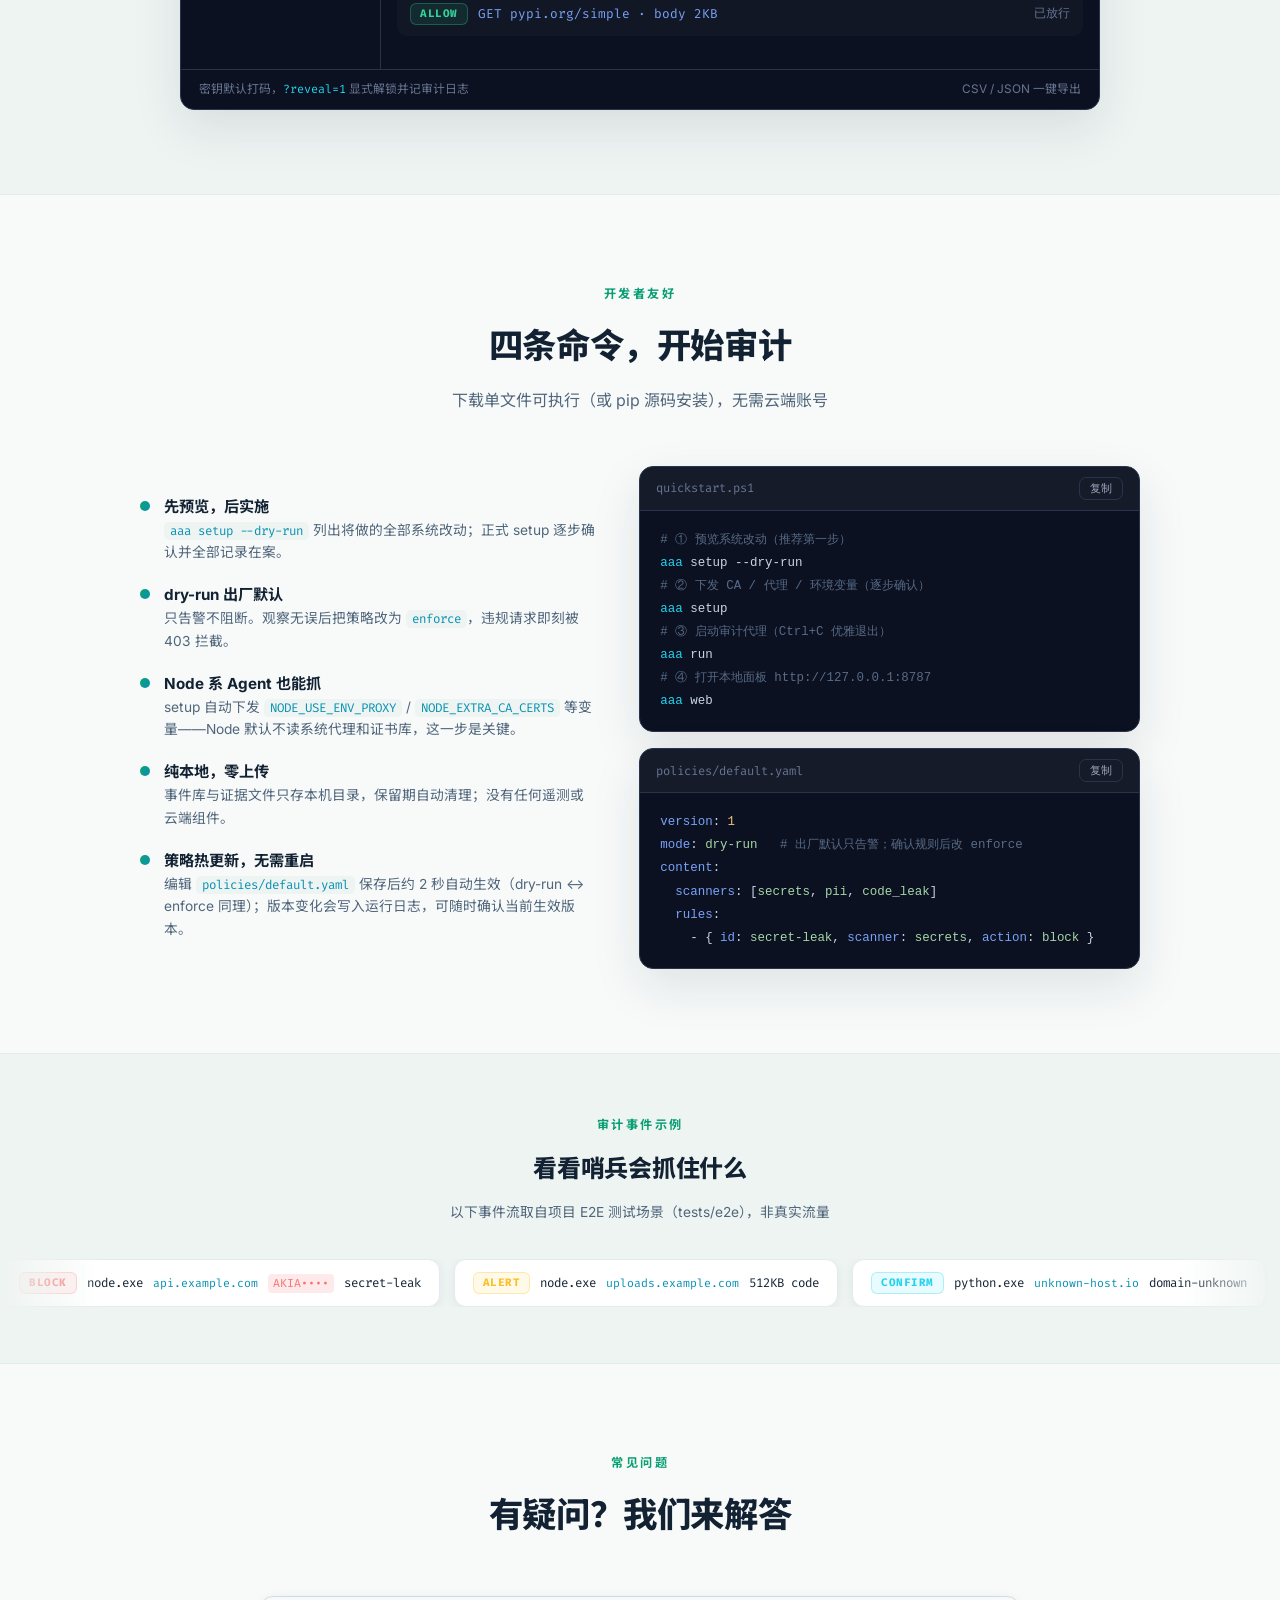
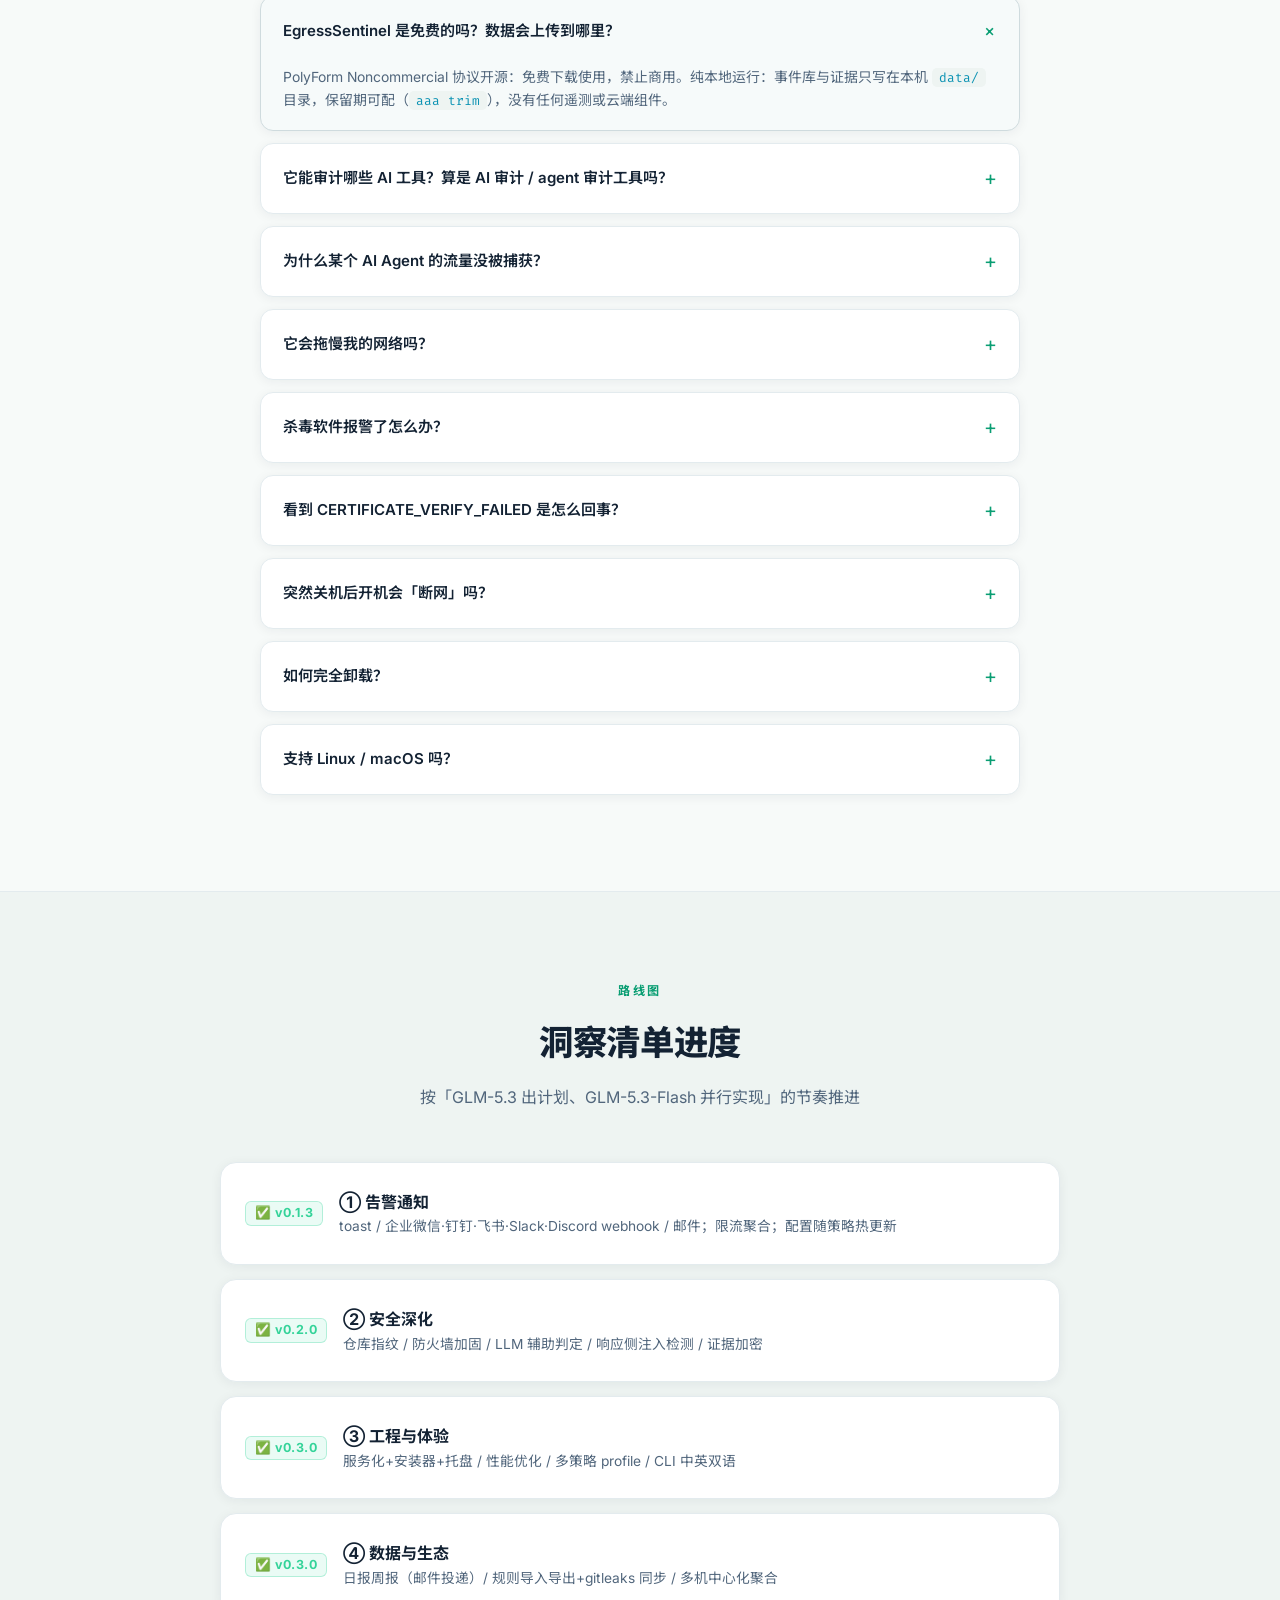
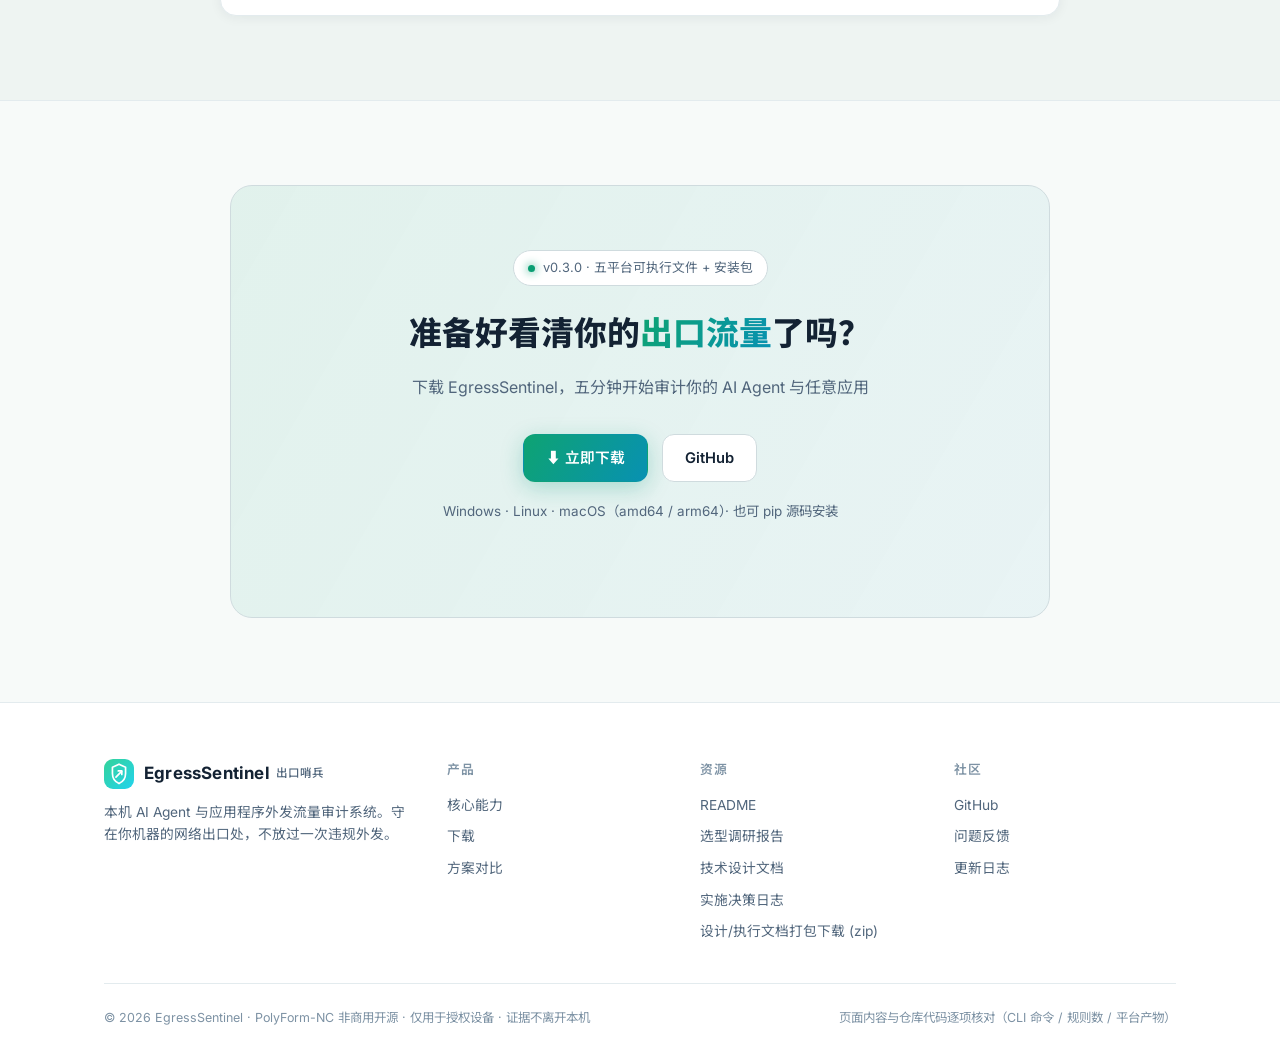
==== commit ffdcca88: "docs: bundle design/plan docs as downloadable zip - scripts/package_docs.py: zip docs/ + README + CH" ====
--- a/website/index.html
+++ b/website/index.html
@@ -720,6 +720,7 @@
           <li><a href="https://github.com/1wu-davy-2/EgressSentinel/blob/main/docs/01-research-report.md" target="_blank" rel="noopener" data-i18n="foot.doc1">选型调研报告</a></li>
           <li><a href="https://github.com/1wu-davy-2/EgressSentinel/blob/main/docs/02-technical-design.md" target="_blank" rel="noopener" data-i18n="foot.doc2">技术设计文档</a></li>
           <li><a href="https://github.com/1wu-davy-2/EgressSentinel/blob/main/docs/notes/decisions.md" target="_blank" rel="noopener" data-i18n="foot.doc3">实施决策日志</a></li>
+          <li><a href="downloads/EgressSentinel-docs-v0.3.0.zip" download data-i18n="foot.doczip">设计/执行文档打包下载 (zip)</a></li>
         </ul>
       </div>
       <div>
@@ -873,6 +874,7 @@
   "foot.slogan": "Local egress-traffic audit for AI agents and any application. Standing guard at your machine's network exit — no violation gets through.",
   "foot.h1": "Product", "foot.dl": "Download", "foot.h2": "Resources",
   "foot.doc1": "Research report", "foot.doc2": "Technical design", "foot.doc3": "Decision log",
+  "foot.doczip": "Design & plan docs bundle (zip)",
   "foot.h3": "Community", "foot.issue": "Issues", "foot.changelog": "Changelog",
   "foot.copyright": "© 2026 EgressSentinel · PolyForm-NC noncommercial open source · authorized devices only · evidence never leaves your machine",
   "foot.verified": "Page content verified against the repository (CLI commands / rule count / platform builds)"
